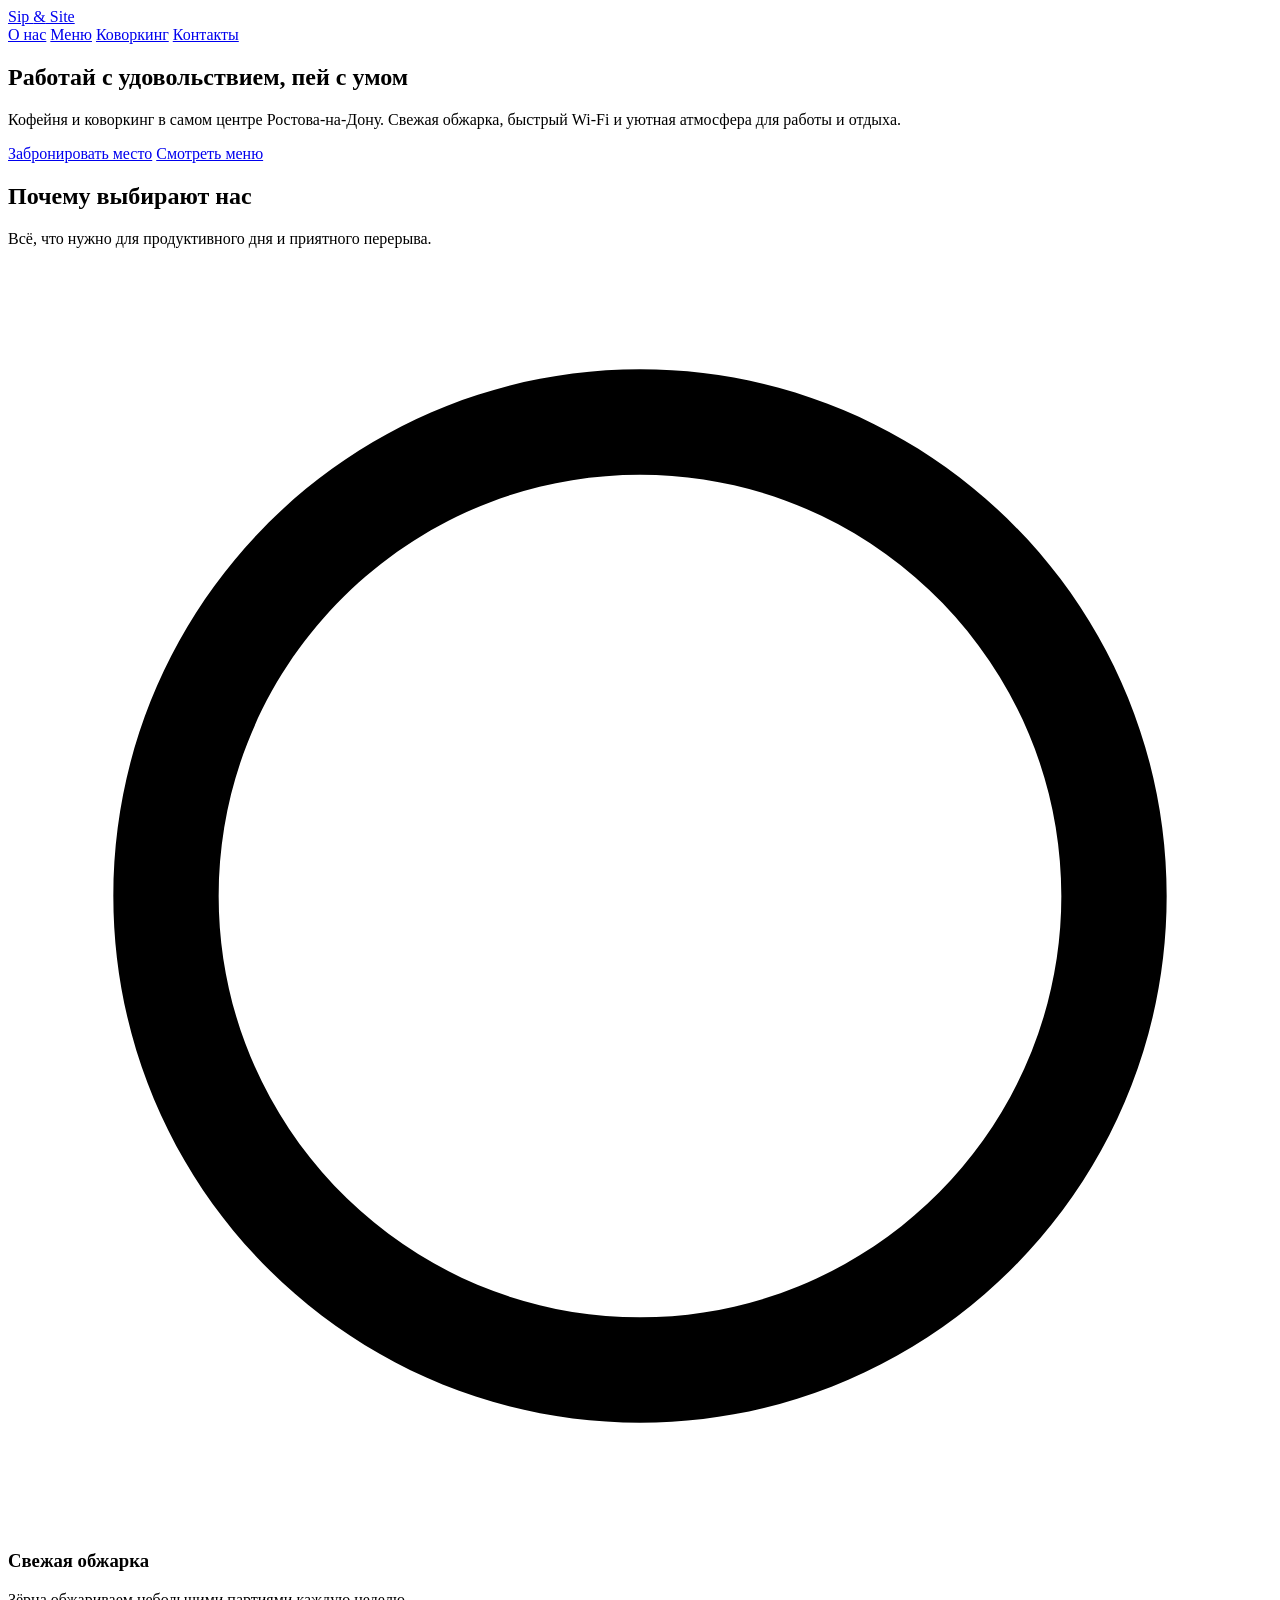
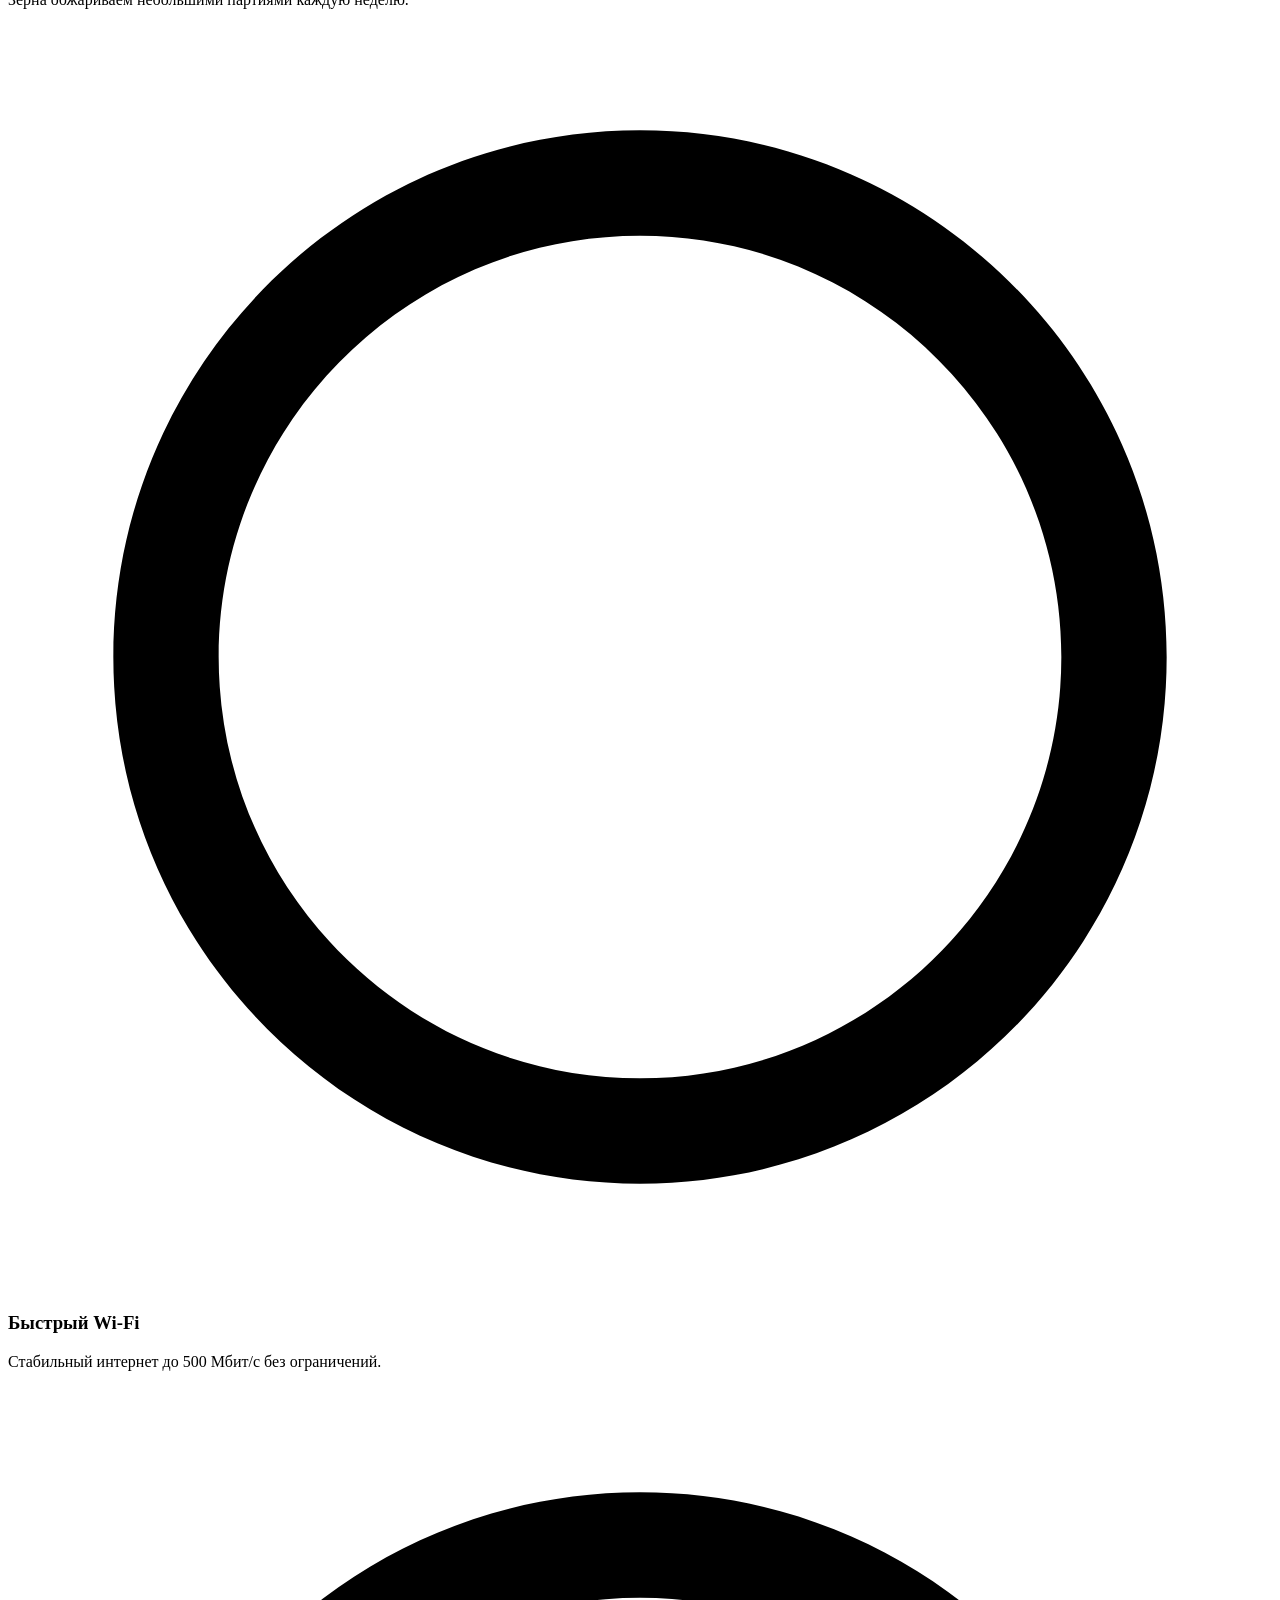
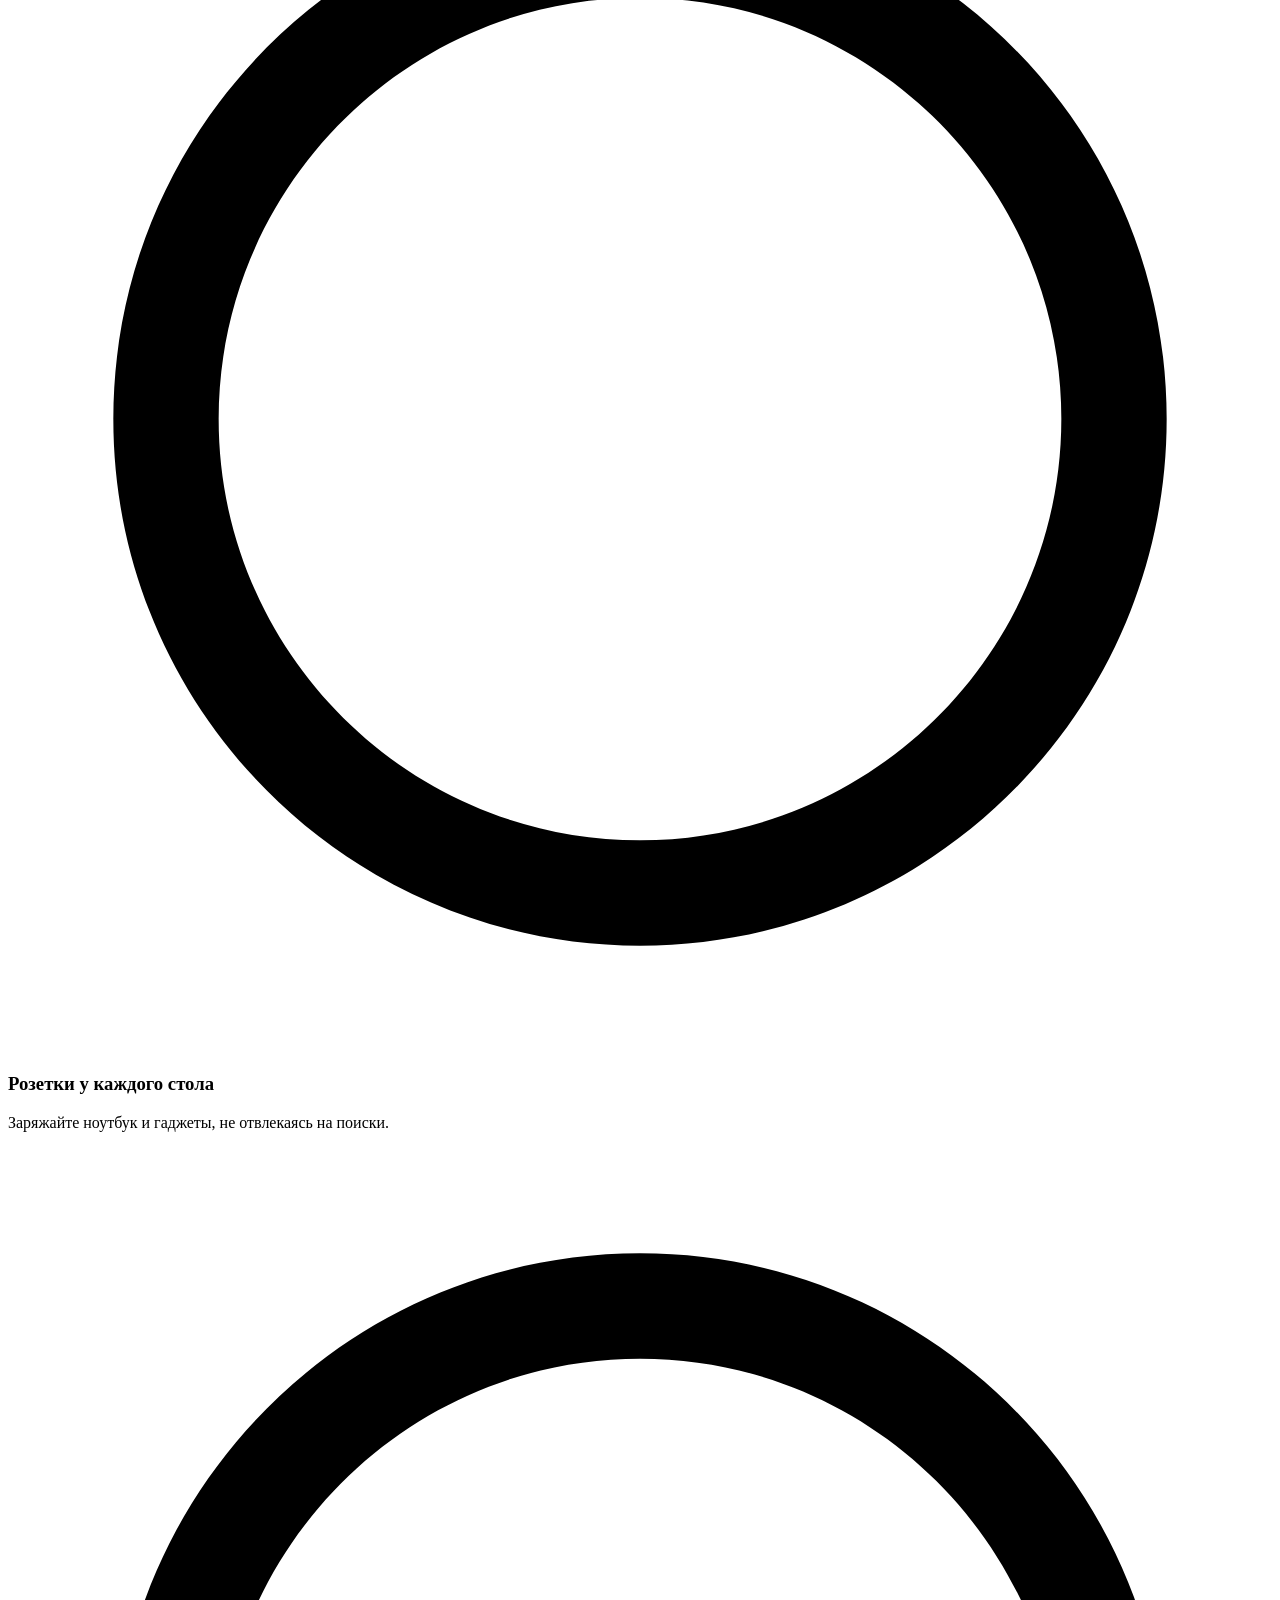
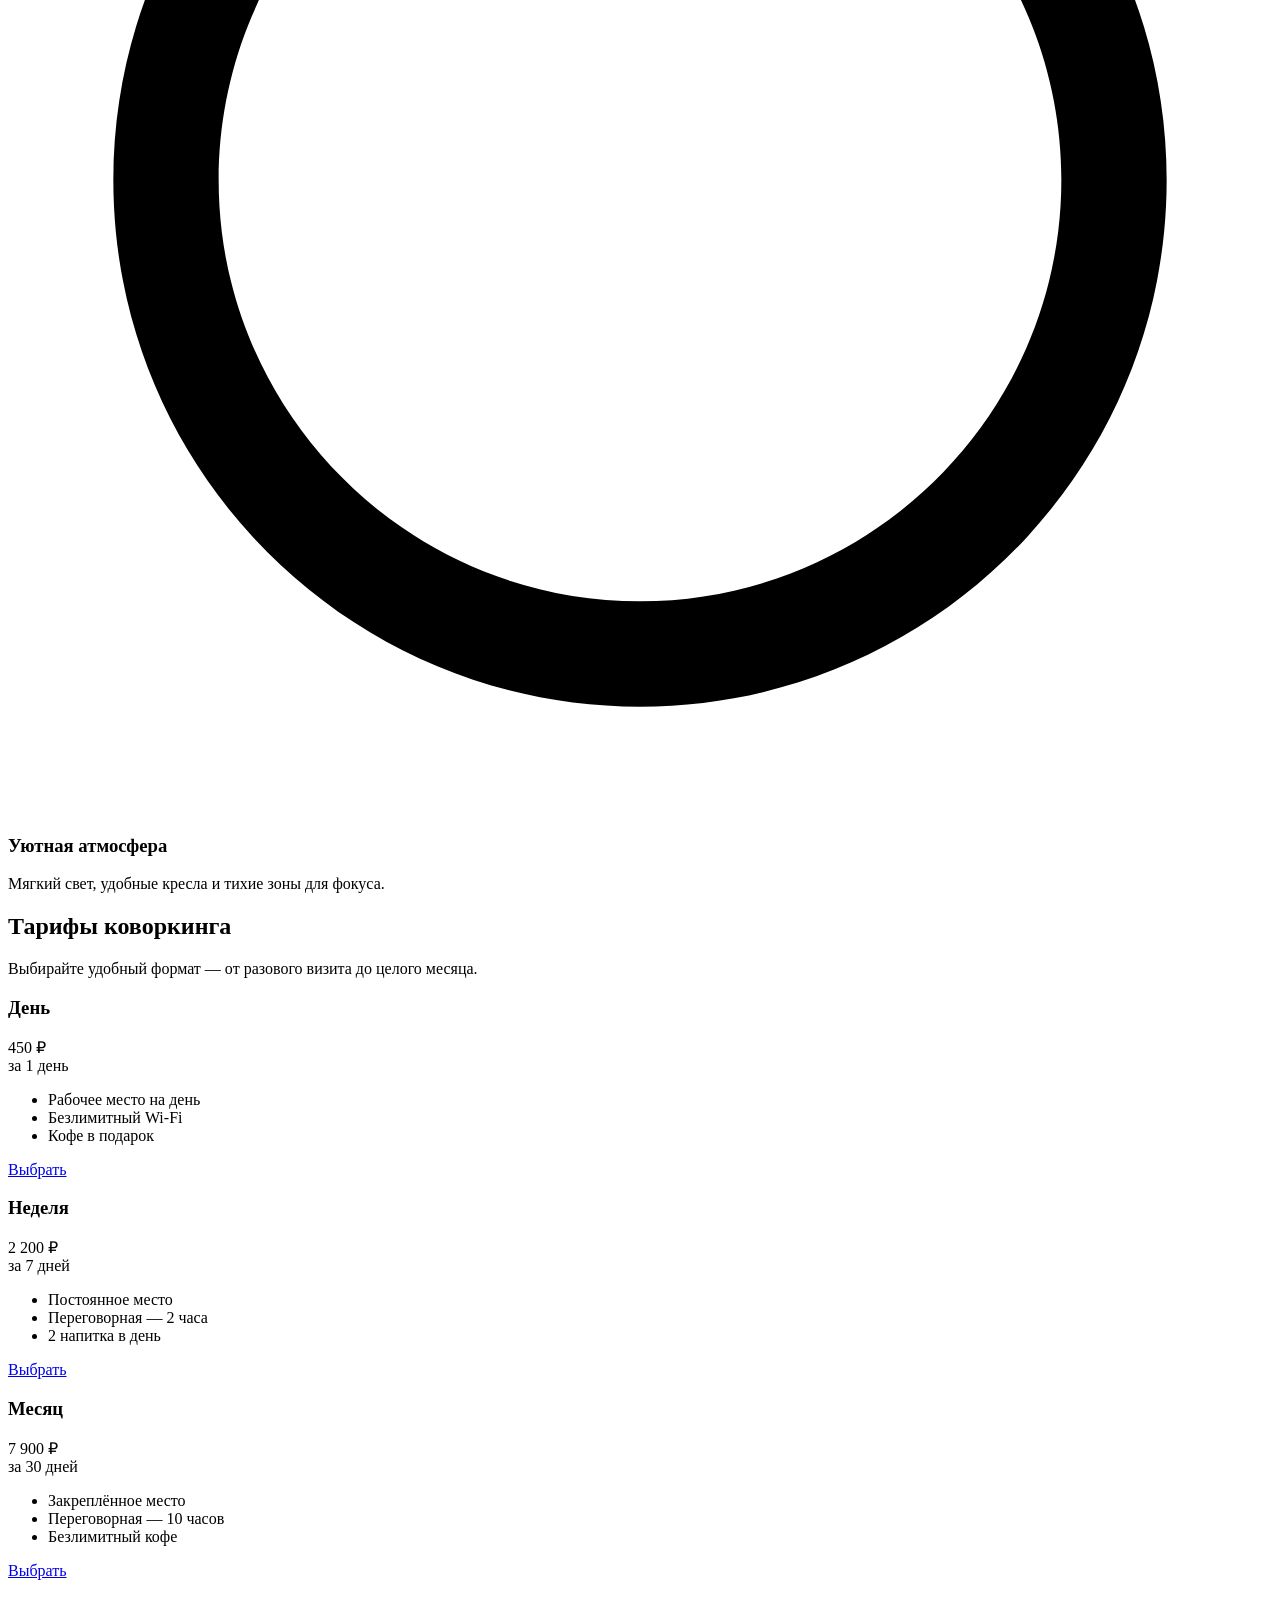
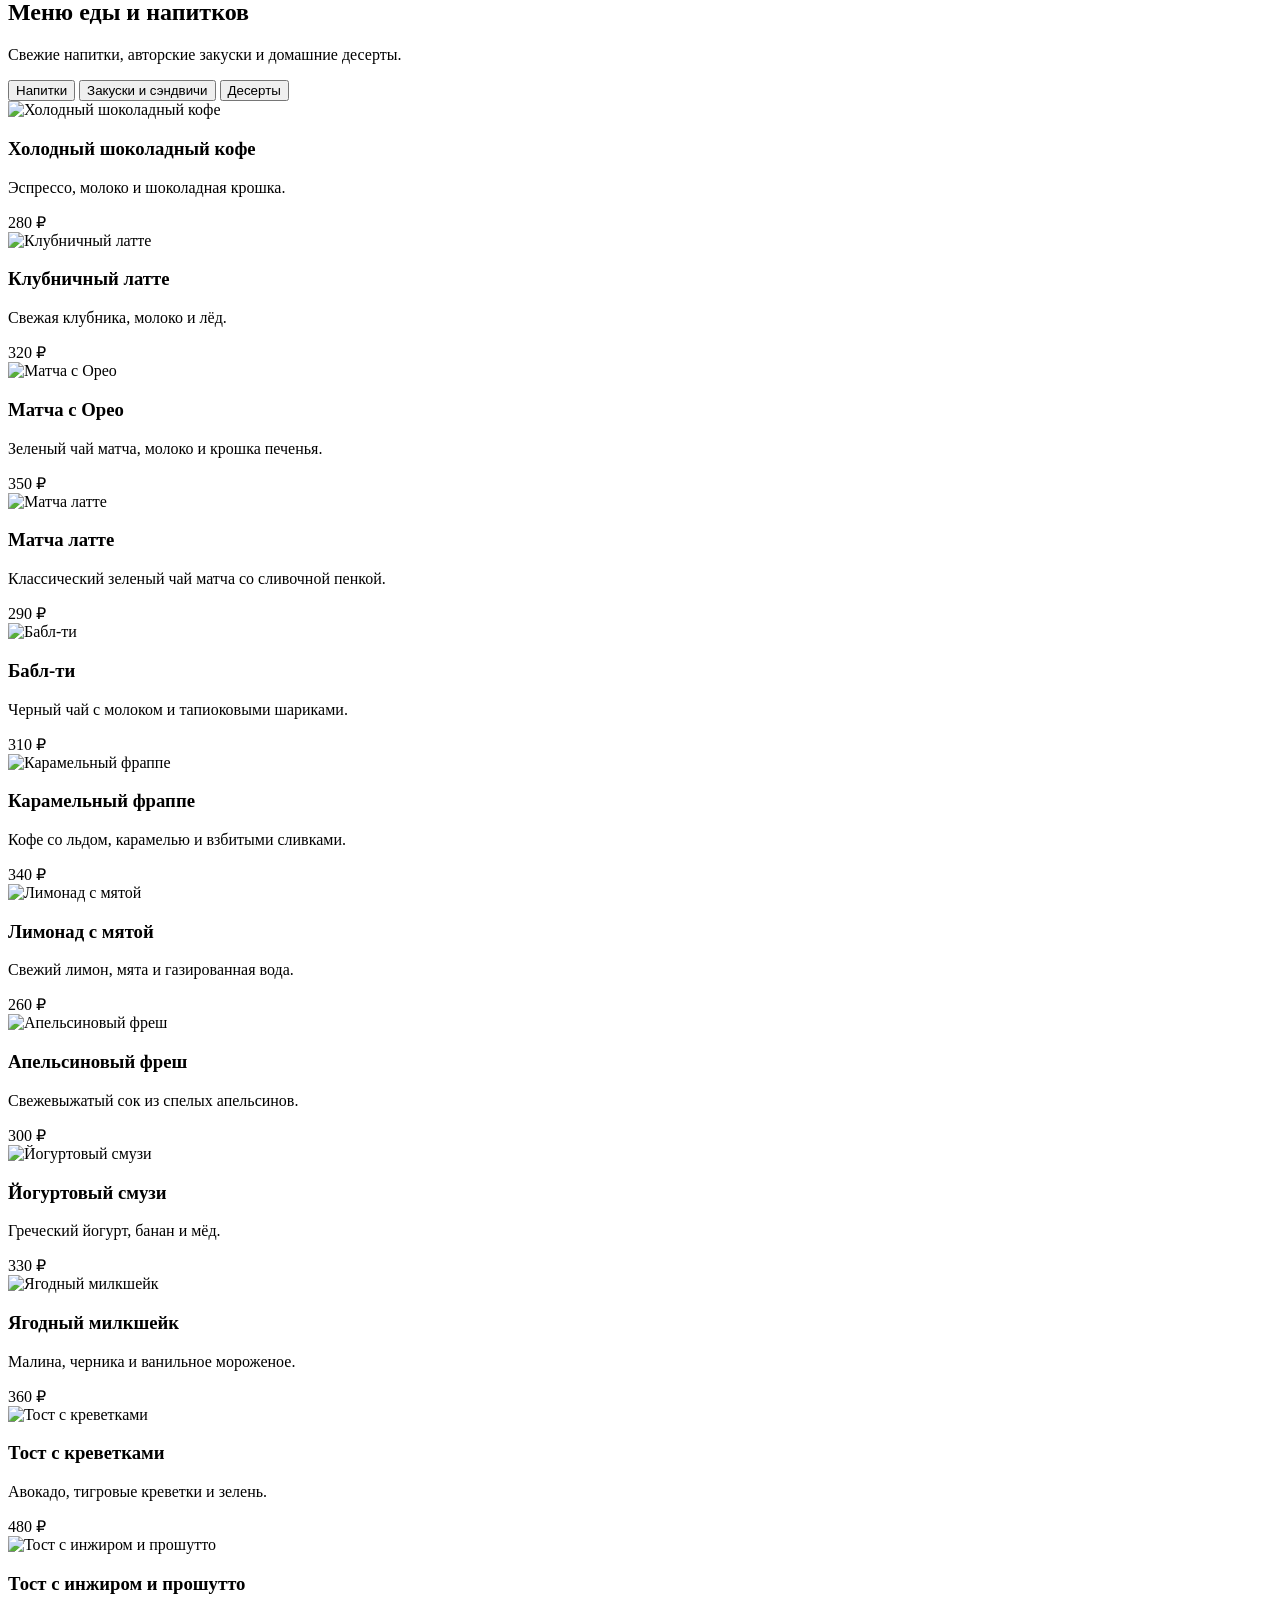
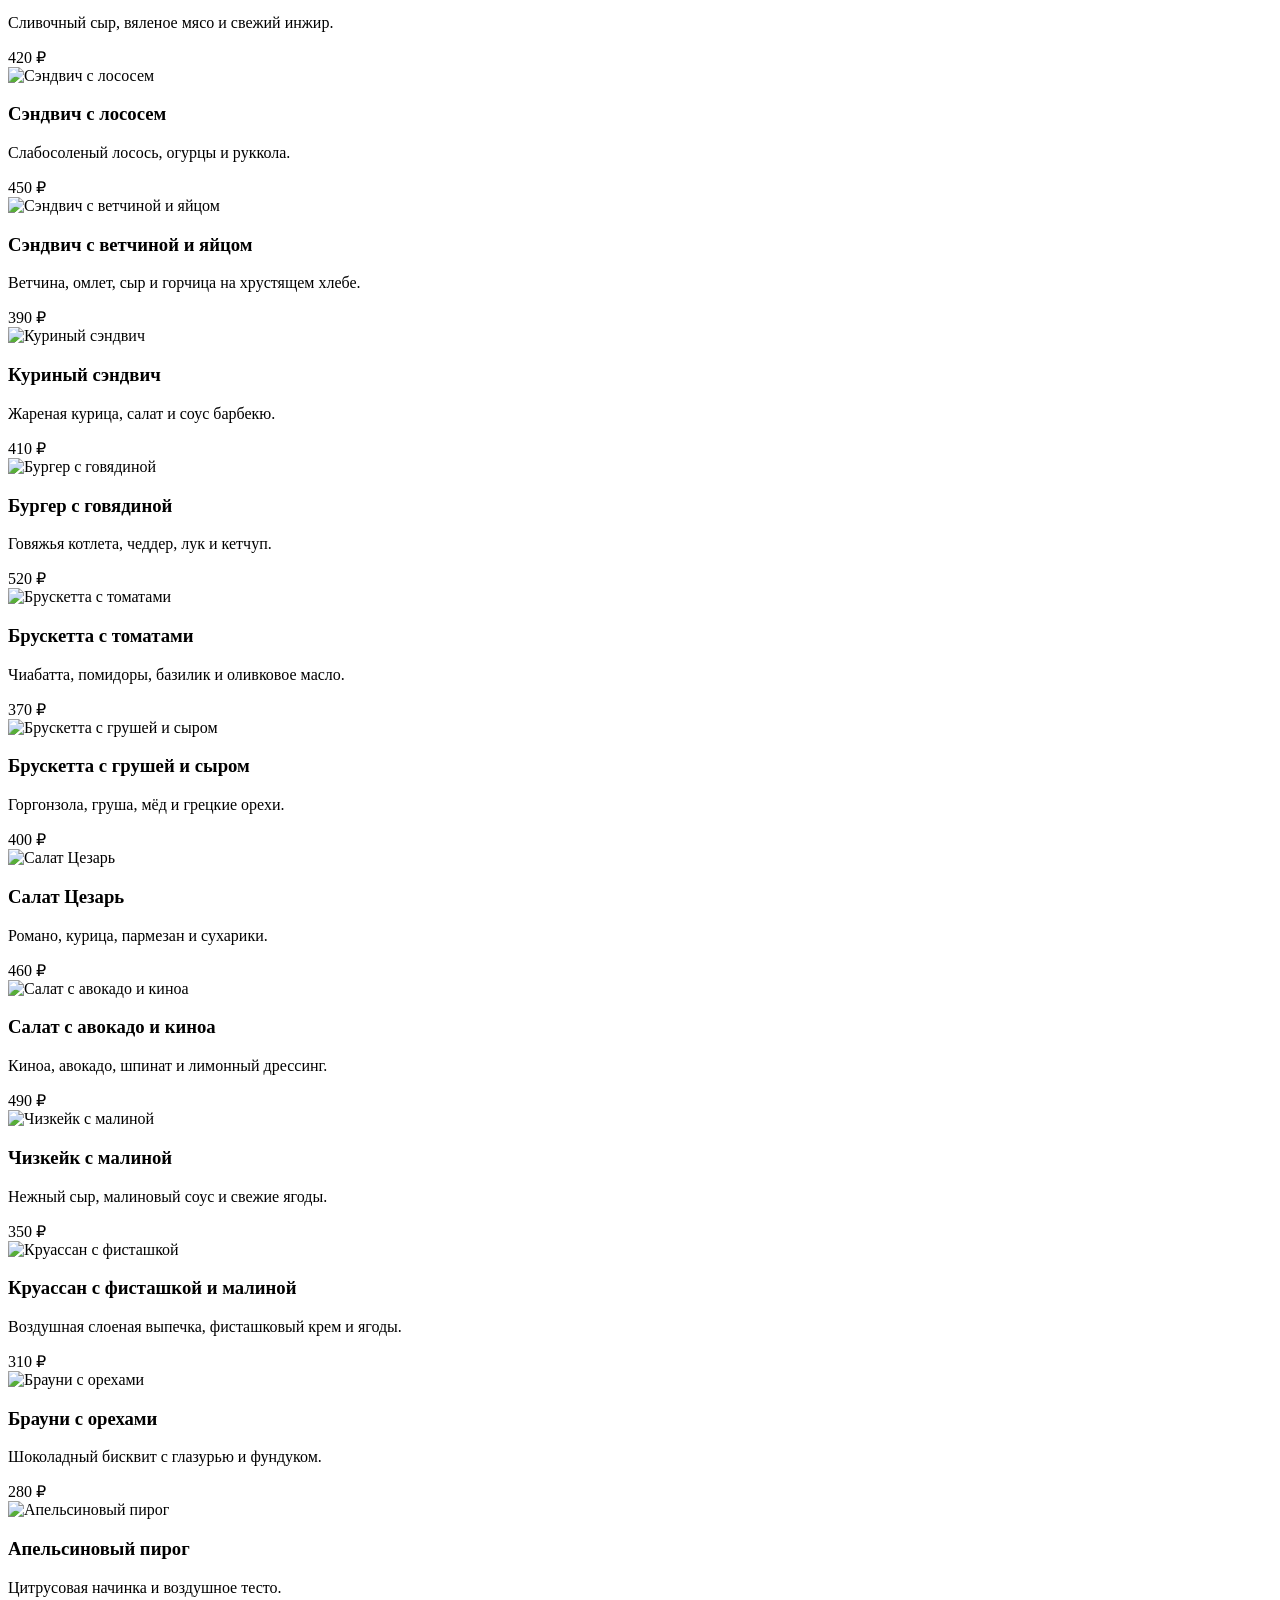
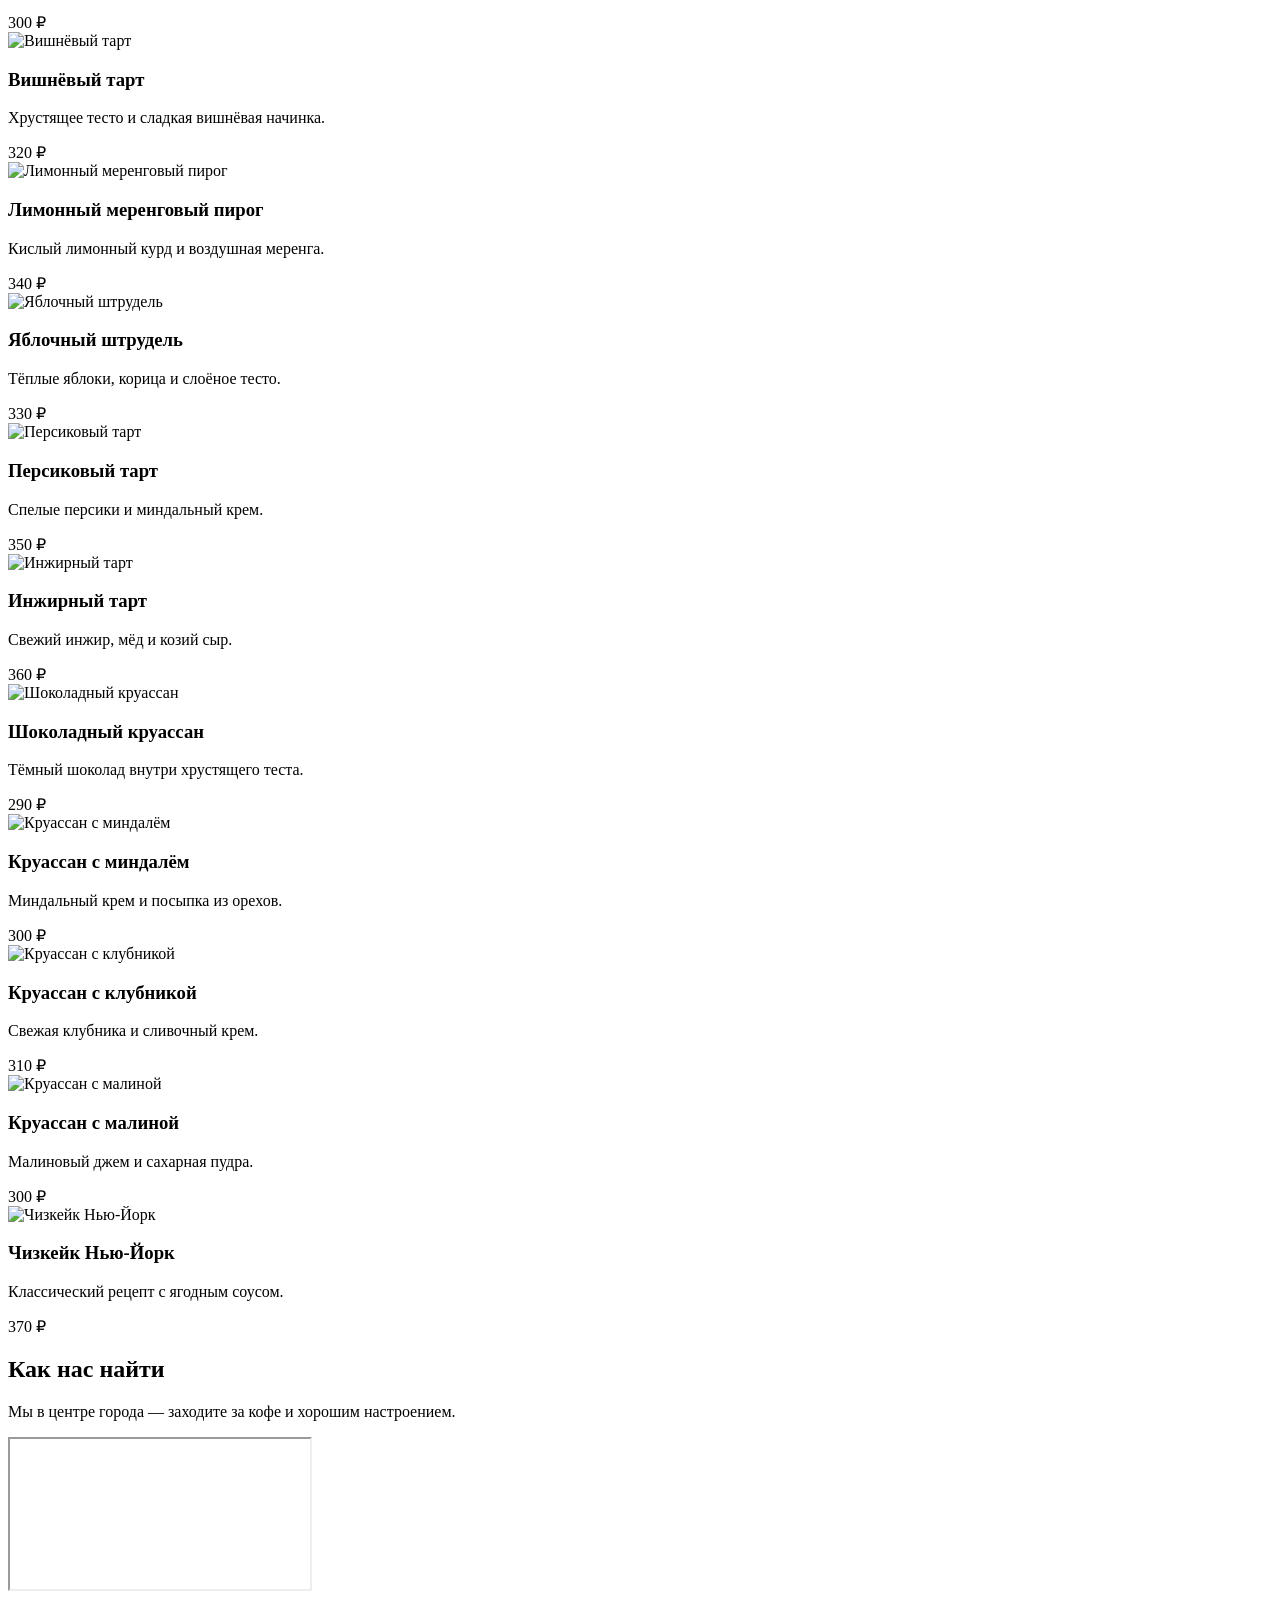
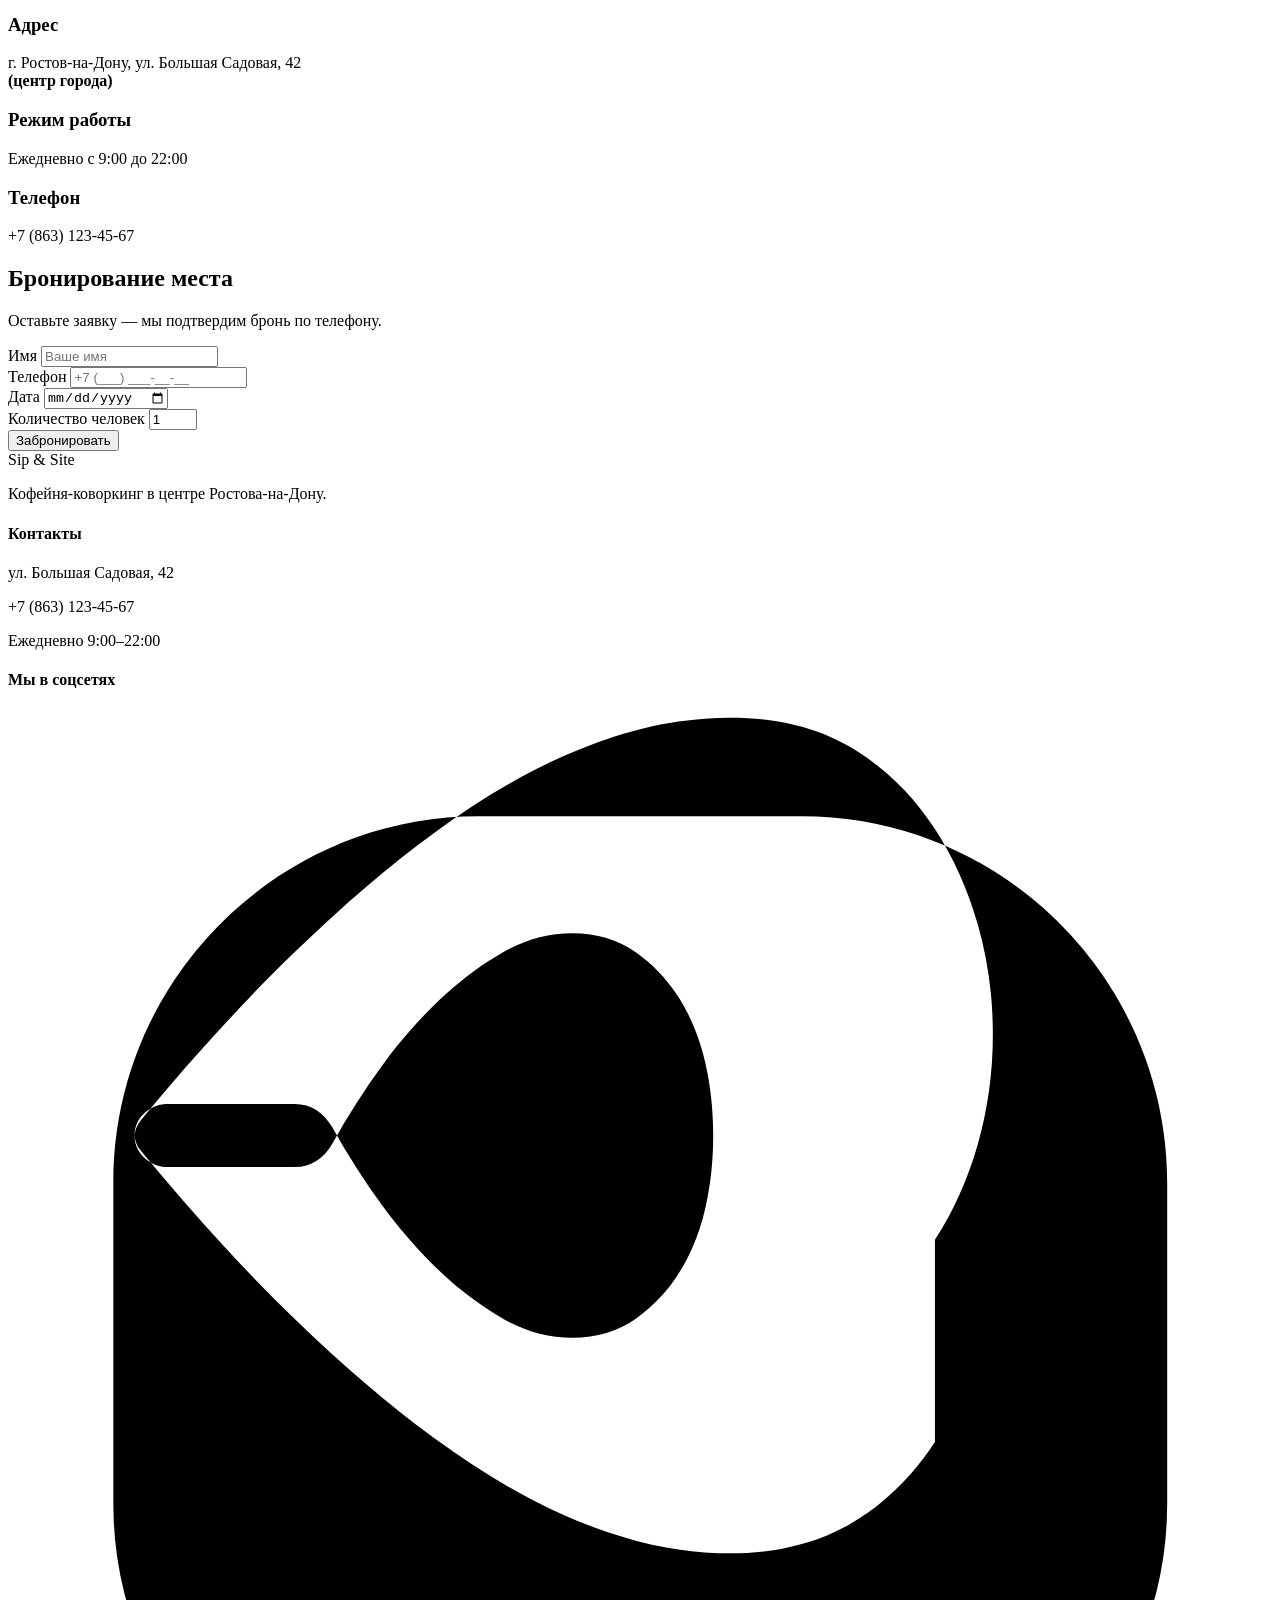
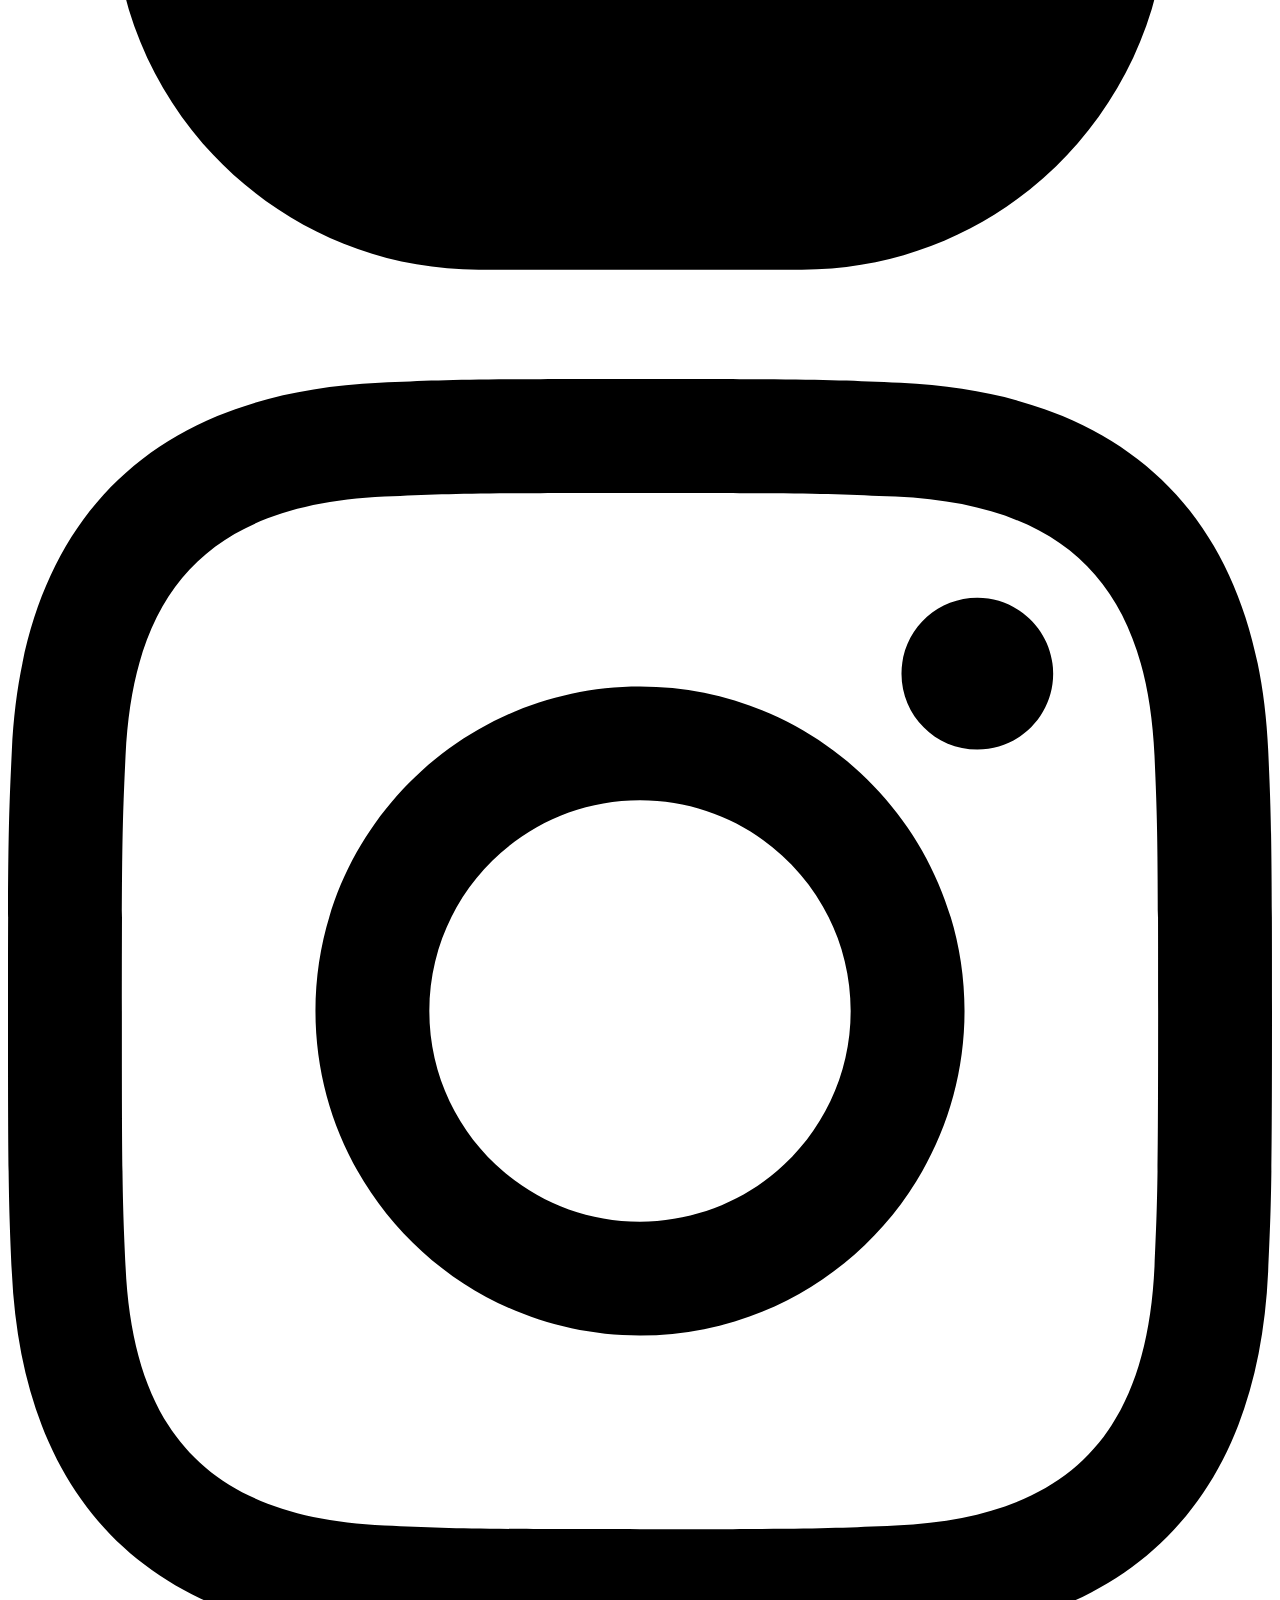
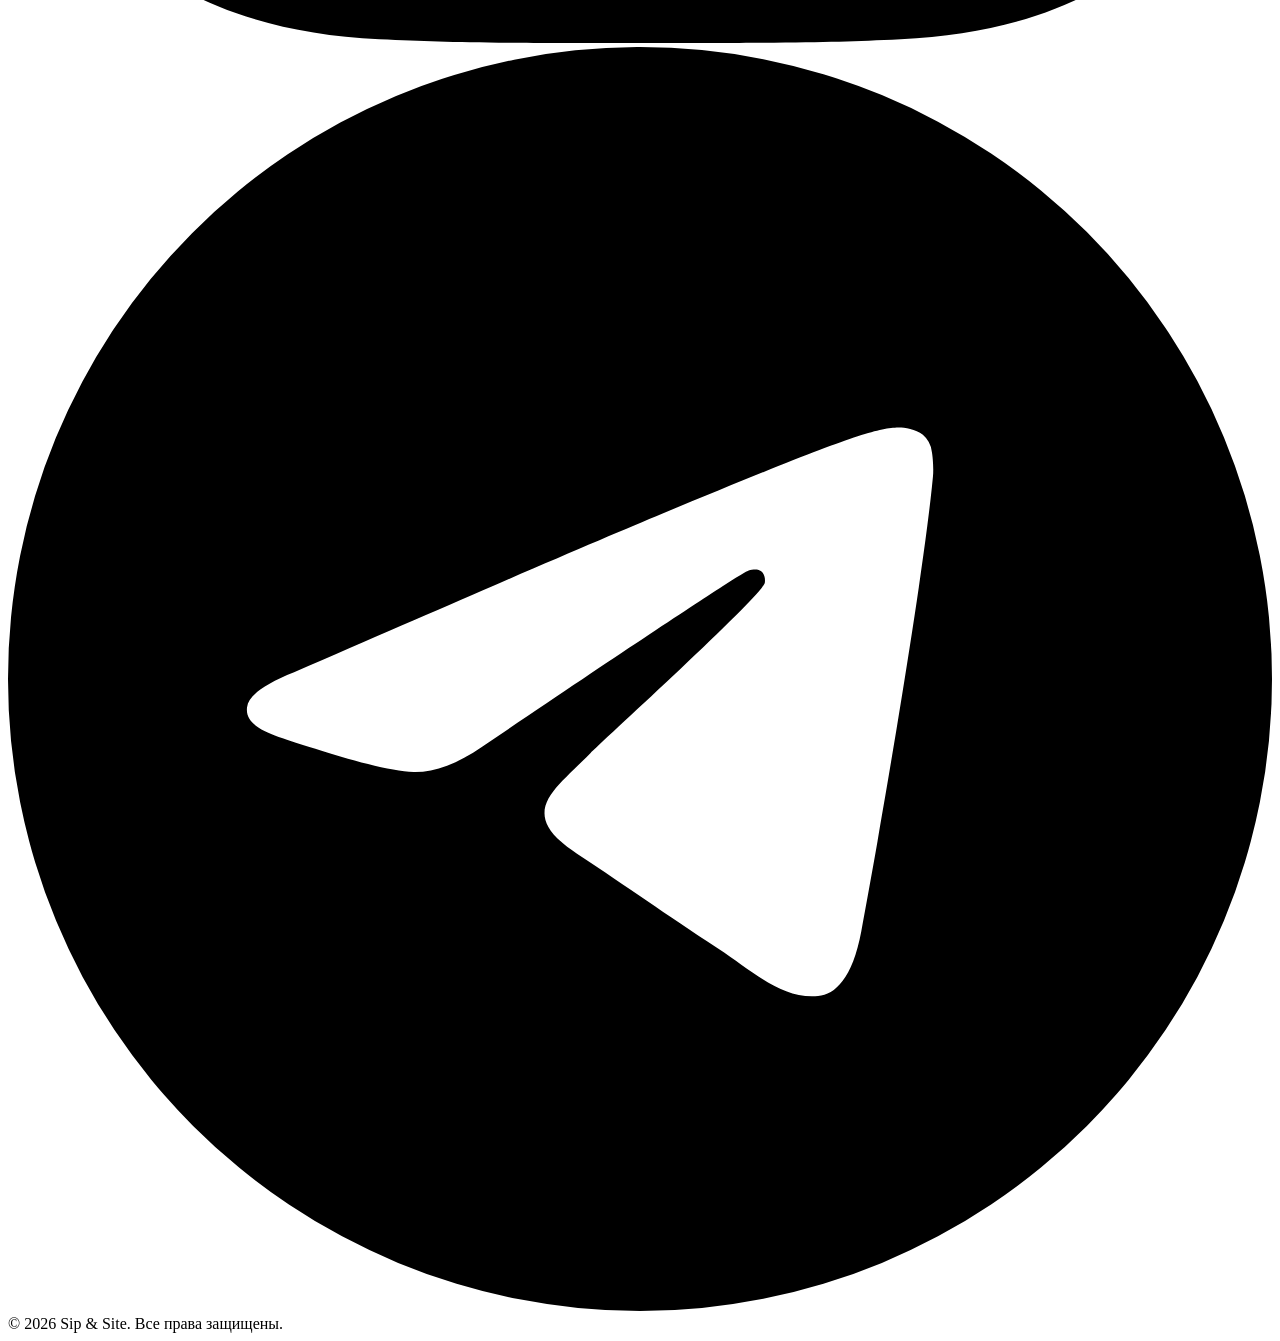
==== index.html @ 9a90ca33 "Rename sip-and-site-website/index.html to index.html" ====
<!DOCTYPE html>
<html lang="ru">
<head>
  <meta charset="UTF-8" />
  <meta name="viewport" content="width=device-width, initial-scale=1.0"/>
  <title>Sip & Site — кофейня-коворкинг в Ростове-на-Дону</title>
  <link rel="stylesheet" href="style.css" />
</head>
<body>

<!-- Header -->
<header class="header">
  <div class="header__inner container">
    <a href="#hero" class="header__logo">Sip <span>&</span> Site</a>
    <nav class="nav">
      <a href="#about" class="nav__link">О нас</a>
      <a href="#menu" class="nav__link">Меню</a>
      <a href="#coworking" class="nav__link">Коворкинг</a>
      <a href="#contacts" class="nav__link">Контакты</a>
    </nav>
  </div>
</header>

<!-- Hero -->
<section id="hero" class="hero">
  <div class="container hero__inner">
    <h1 class="hero__title">Работай с удовольствием, пей с умом</h1>
    <p class="hero__subtitle">Кофейня и коворкинг в самом центре Ростова-на-Дону. Свежая обжарка, быстрый Wi-Fi и уютная атмосфера для работы и отдыха.</p>
    <div class="hero__actions">
      <a href="#booking" class="btn btn--primary">Забронировать место</a>
      <a href="#menu" class="btn btn--ghost">Смотреть меню</a>
    </div>
  </div>
</section>

<!-- Features -->
<section id="about" class="section features">
  <div class="container">
    <h2 class="section__title">Почему выбирают нас</h2>
    <p class="section__subtitle">Всё, что нужно для продуктивного дня и приятного перерыва.</p>
    <div class="features__grid">
      <div class="card feature">
        <div class="feature__icon">
          <svg viewBox="0 0 24 24"><path d="M12 2C6.48 2 2 6.48 2 12s4.48 10 10 10 10-4.48 10-10S17.52 2 12 2zm0 18c-4.41 0-8-3.59-8-8s3.59-8 8-8 8 3.59 8 8-3.59 8-8 8z"/></svg>
        </div>
        <h3 class="feature__title">Свежая обжарка</h3>
        <p class="feature__text">Зёрна обжариваем небольшими партиями каждую неделю.</p>
      </div>
      <div class="card feature">
        <div class="feature__icon">
          <svg viewBox="0 0 24 24"><path d="M12 2C6.48 2 2 6.48 2 12s4.48 10 10 10 10-4.48 10-10S17.52 2 12 2zm0 18c-4.41 0-8-3.59-8-8s3.59-8 8-8 8 3.59 8 8-3.59 8-8 8z"/></svg>
        </div>
        <h3 class="feature__title">Быстрый Wi-Fi</h3>
        <p class="feature__text">Стабильный интернет до 500 Мбит/с без ограничений.</p>
      </div>
      <div class="card feature">
        <div class="feature__icon">
          <svg viewBox="0 0 24 24"><path d="M12 2C6.48 2 2 6.48 2 12s4.48 10 10 10 10-4.48 10-10S17.52 2 12 2zm0 18c-4.41 0-8-3.59-8-8s3.59-8 8-8 8 3.59 8 8-3.59 8-8 8z"/></svg>
        </div>
        <h3 class="feature__title">Розетки у каждого стола</h3>
        <p class="feature__text">Заряжайте ноутбук и гаджеты, не отвлекаясь на поиски.</p>
      </div>
      <div class="card feature">
        <div class="feature__icon">
          <svg viewBox="0 0 24 24"><path d="M12 2C6.48 2 2 6.48 2 12s4.48 10 10 10 10-4.48 10-10S17.52 2 12 2zm0 18c-4.41 0-8-3.59-8-8s3.59-8 8-8 8 3.59 8 8-3.59 8-8 8z"/></svg>
        </div>
        <h3 class="feature__title">Уютная атмосфера</h3>
        <p class="feature__text">Мягкий свет, удобные кресла и тихие зоны для фокуса.</p>
      </div>
    </div>
  </div>
</section>

<!-- Coworking Plans -->
<section id="coworking" class="section coworking">
  <div class="container">
    <h2 class="section__title">Тарифы коворкинга</h2>
    <p class="section__subtitle">Выбирайте удобный формат — от разового визита до целого месяца.</p>
    <div class="plans__grid">
      <div class="plan">
        <h3 class="plan__name">День</h3>
        <div class="plan__price">450 ₽</div>
        <div class="plan__period">за 1 день</div>
        <ul class="plan__list">
          <li>Рабочее место на день</li>
          <li>Безлимитный Wi-Fi</li>
          <li>Кофе в подарок</li>
        </ul>
        <a href="#booking" class="btn btn--full btn--ghost-dark">Выбрать</a>
      </div>
      <div class="plan plan--featured">
        <h3 class="plan__name">Неделя</h3>
        <div class="plan__price">2 200 ₽</div>
        <div class="plan__period">за 7 дней</div>
        <ul class="plan__list">
          <li>Постоянное место</li>
          <li>Переговорная — 2 часа</li>
          <li>2 напитка в день</li>
        </ul>
        <a href="#booking" class="btn btn--full btn--primary">Выбрать</a>
      </div>
      <div class="plan">
        <h3 class="plan__name">Месяц</h3>
        <div class="plan__price">7 900 ₽</div>
        <div class="plan__period">за 30 дней</div>
        <ul class="plan__list">
          <li>Закреплённое место</li>
          <li>Переговорная — 10 часов</li>
          <li>Безлимитный кофе</li>
        </ul>
        <a href="#booking" class="btn btn--full btn--ghost-dark">Выбрать</a>
      </div>
    </div>
  </div>
</section>

<!-- Menu Tabs -->
<section id="menu" class="section menu">
  <div class="container">
    <h2 class="section__title">Меню еды и напитков</h2>
    <p class="section__subtitle">Свежие напитки, авторские закуски и домашние десерты.</p>

    <!-- Tabs Buttons -->
    <div class="tabs">
      <button class="tabs__btn is-active" data-tab="drinks">Напитки</button>
      <button class="tabs__btn" data-tab="snacks">Закуски и сэндвичи</button>
      <button class="tabs__btn" data-tab="desserts">Десерты</button>
    </div>

    <!-- Tab Content: Drinks -->
    <div class="tab-content is-active" id="drinks">
      <div class="product">
        <div class="product__image"><img src="images/drink5.png" alt="Холодный шоколадный кофе"></div>
        <div class="product__info">
          <h3 class="product__name">Холодный шоколадный кофе</h3>
          <p class="product__desc">Эспрессо, молоко и шоколадная крошка.</p>
        </div>
        <div class="product__price">280 ₽</div>
      </div>
      <div class="product">
        <div class="product__image"><img src="images/drink6.png" alt="Клубничный латте"></div>
        <div class="product__info">
          <h3 class="product__name">Клубничный латте</h3>
          <p class="product__desc">Свежая клубника, молоко и лёд.</p>
        </div>
        <div class="product__price">320 ₽</div>
      </div>
      <div class="product">
        <div class="product__image"><img src="images/drink7.png" alt="Матча с Орео"></div>
        <div class="product__info">
          <h3 class="product__name">Матча с Орео</h3>
          <p class="product__desc">Зеленый чай матча, молоко и крошка печенья.</p>
        </div>
        <div class="product__price">350 ₽</div>
      </div>
      <div class="product">
        <div class="product__image"><img src="images/drink10.png" alt="Матча латте"></div>
        <div class="product__info">
          <h3 class="product__name">Матча латте</h3>
          <p class="product__desc">Классический зеленый чай матча со сливочной пенкой.</p>
        </div>
        <div class="product__price">290 ₽</div>
      </div>
      <div class="product">
        <div class="product__image"><img src="images/drink11.png" alt="Бабл-ти"></div>
        <div class="product__info">
          <h3 class="product__name">Бабл-ти</h3>
          <p class="product__desc">Черный чай с молоком и тапиоковыми шариками.</p>
        </div>
        <div class="product__price">310 ₽</div>
      </div>
      <div class="product">
        <div class="product__image"><img src="images/drink12.webp" alt="Карамельный фраппе"></div>
        <div class="product__info">
          <h3 class="product__name">Карамельный фраппе</h3>
          <p class="product__desc">Кофе со льдом, карамелью и взбитыми сливками.</p>
        </div>
        <div class="product__price">340 ₽</div>
      </div>
      <div class="product">
        <div class="product__image"><img src="images/drink28.png" alt="Лимонад с мятой"></div>
        <div class="product__info">
          <h3 class="product__name">Лимонад с мятой</h3>
          <p class="product__desc">Свежий лимон, мята и газированная вода.</p>
        </div>
        <div class="product__price">260 ₽</div>
      </div>
      <div class="product">
        <div class="product__image"><img src="images/drink29.png" alt="Апельсиновый фреш"></div>
        <div class="product__info">
          <h3 class="product__name">Апельсиновый фреш</h3>
          <p class="product__desc">Свежевыжатый сок из спелых апельсинов.</p>
        </div>
        <div class="product__price">300 ₽</div>
      </div>
      <div class="product">
        <div class="product__image"><img src="images/drink30.jpg" alt="Йогуртовый смузи"></div>
        <div class="product__info">
          <h3 class="product__name">Йогуртовый смузи</h3>
          <p class="product__desc">Греческий йогурт, банан и мёд.</p>
        </div>
        <div class="product__price">330 ₽</div>
      </div>
      <div class="product">
        <div class="product__image"><img src="images/drink31.jpg" alt="Ягодный милкшейк"></div>
        <div class="product__info">
          <h3 class="product__name">Ягодный милкшейк</h3>
          <p class="product__desc">Малина, черника и ванильное мороженое.</p>
        </div>
        <div class="product__price">360 ₽</div>
      </div>
    </div>

    <!-- Tab Content: Snacks -->
    <div class="tab-content" id="snacks">
      <div class="product">
        <div class="product__image"><img src="images/snack0.png" alt="Тост с креветками"></div>
        <div class="product__info">
          <h3 class="product__name">Тост с креветками</h3>
          <p class="product__desc">Авокадо, тигровые креветки и зелень.</p>
        </div>
        <div class="product__price">480 ₽</div>
      </div>
      <div class="product">
        <div class="product__image"><img src="images/snack2.png" alt="Тост с инжиром и прошутто"></div>
        <div class="product__info">
          <h3 class="product__name">Тост с инжиром и прошутто</h3>
          <p class="product__desc">Сливочный сыр, вяленое мясо и свежий инжир.</p>
        </div>
        <div class="product__price">420 ₽</div>
      </div>
      <div class="product">
        <div class="product__image"><img src="images/snack8.png" alt="Сэндвич с лососем"></div>
        <div class="product__info">
          <h3 class="product__name">Сэндвич с лососем</h3>
          <p class="product__desc">Слабосоленый лосось, огурцы и руккола.</p>
        </div>
        <div class="product__price">450 ₽</div>
      </div>
      <div class="product">
        <div class="product__image"><img src="images/snack9.png" alt="Сэндвич с ветчиной и яйцом"></div>
        <div class="product__info">
          <h3 class="product__name">Сэндвич с ветчиной и яйцом</h3>
          <p class="product__desc">Ветчина, омлет, сыр и горчица на хрустящем хлебе.</p>
        </div>
        <div class="product__price">390 ₽</div>
      </div>
      <div class="product">
        <div class="product__image"><img src="images/snack24.png" alt="Куриный сэндвич"></div>
        <div class="product__info">
          <h3 class="product__name">Куриный сэндвич</h3>
          <p class="product__desc">Жареная курица, салат и соус барбекю.</p>
        </div>
        <div class="product__price">410 ₽</div>
      </div>
      <div class="product">
        <div class="product__image"><img src="images/snack25.png" alt="Бургер с говядиной"></div>
        <div class="product__info">
          <h3 class="product__name">Бургер с говядиной</h3>
          <p class="product__desc">Говяжья котлета, чеддер, лук и кетчуп.</p>
        </div>
        <div class="product__price">520 ₽</div>
      </div>
      <div class="product">
        <div class="product__image"><img src="images/snack27.png" alt="Брускетта с томатами"></div>
        <div class="product__info">
          <h3 class="product__name">Брускетта с томатами</h3>
          <p class="product__desc">Чиабатта, помидоры, базилик и оливковое масло.</p>
        </div>
        <div class="product__price">370 ₽</div>
      </div>
      <div class="product">
        <div class="product__image"><img src="images/snack32.jpg" alt="Брускетта с грушей и сыром"></div>
        <div class="product__info">
          <h3 class="product__name">Брускетта с грушей и сыром</h3>
          <p class="product__desc">Горгонзола, груша, мёд и грецкие орехи.</p>
        </div>
        <div class="product__price">400 ₽</div>
      </div>
      <div class="product">
        <div class="product__image"><img src="images/salat33.jpg" alt="Салат Цезарь"></div>
        <div class="product__info">
          <h3 class="product__name">Салат Цезарь</h3>
          <p class="product__desc">Романо, курица, пармезан и сухарики.</p>
        </div>
        <div class="product__price">460 ₽</div>
      </div>
      <div class="product">
        <div class="product__image"><img src="images/salat34.jpg" alt="Салат с авокадо и киноа"></div>
        <div class="product__info">
          <h3 class="product__name">Салат с авокадо и киноа</h3>
          <p class="product__desc">Киноа, авокадо, шпинат и лимонный дрессинг.</p>
        </div>
        <div class="product__price">490 ₽</div>
      </div>
    </div>

    <!-- Tab Content: Desserts -->
    <div class="tab-content" id="desserts">
      <div class="product">
        <div class="product__image"><img src="images/dessert1.png" alt="Чизкейк с малиной"></div>
        <div class="product__info">
          <h3 class="product__name">Чизкейк с малиной</h3>
          <p class="product__desc">Нежный сыр, малиновый соус и свежие ягоды.</p>
        </div>
        <div class="product__price">350 ₽</div>
      </div>
      <div class="product">
        <div class="product__image"><img src="images/dessert3.png" alt="Круассан с фисташкой"></div>
        <div class="product__info">
          <h3 class="product__name">Круассан с фисташкой и малиной</h3>
          <p class="product__desc">Воздушная слоеная выпечка, фисташковый крем и ягоды.</p>
        </div>
        <div class="product__price">310 ₽</div>
      </div>
      <div class="product">
        <div class="product__image"><img src="images/dessert4.png" alt="Брауни с орехами"></div>
        <div class="product__info">
          <h3 class="product__name">Брауни с орехами</h3>
          <p class="product__desc">Шоколадный бисквит с глазурью и фундуком.</p>
        </div>
        <div class="product__price">280 ₽</div>
      </div>
      <div class="product">
        <div class="product__image"><img src="images/dessert13.png" alt="Апельсиновый пирог"></div>
        <div class="product__info">
          <h3 class="product__name">Апельсиновый пирог</h3>
          <p class="product__desc">Цитрусовая начинка и воздушное тесто.</p>
        </div>
        <div class="product__price">300 ₽</div>
      </div>
      <div class="product">
        <div class="product__image"><img src="images/dessert14.png" alt="Вишнёвый тарт"></div>
        <div class="product__info">
          <h3 class="product__name">Вишнёвый тарт</h3>
          <p class="product__desc">Хрустящее тесто и сладкая вишнёвая начинка.</p>
        </div>
        <div class="product__price">320 ₽</div>
      </div>
      <div class="product">
        <div class="product__image"><img src="images/dessert15.png" alt="Лимонный меренговый пирог"></div>
        <div class="product__info">
          <h3 class="product__name">Лимонный меренговый пирог</h3>
          <p class="product__desc">Кислый лимонный курд и воздушная меренга.</p>
        </div>
        <div class="product__price">340 ₽</div>
      </div>
      <div class="product">
        <div class="product__image"><img src="images/dessert16.png" alt="Яблочный штрудель"></div>
        <div class="product__info">
          <h3 class="product__name">Яблочный штрудель</h3>
          <p class="product__desc">Тёплые яблоки, корица и слоёное тесто.</p>
        </div>
        <div class="product__price">330 ₽</div>
      </div>
      <div class="product">
        <div class="product__image"><img src="images/dessert17.png" alt="Персиковый тарт"></div>
        <div class="product__info">
          <h3 class="product__name">Персиковый тарт</h3>
          <p class="product__desc">Спелые персики и миндальный крем.</p>
        </div>
        <div class="product__price">350 ₽</div>
      </div>
      <div class="product">
        <div class="product__image"><img src="images/dessert18.png" alt="Инжирный тарт"></div>
        <div class="product__info">
          <h3 class="product__name">Инжирный тарт</h3>
          <p class="product__desc">Свежий инжир, мёд и козий сыр.</p>
        </div>
        <div class="product__price">360 ₽</div>
      </div>
      <div class="product">
        <div class="product__image"><img src="images/dessert19.png" alt="Шоколадный круассан"></div>
        <div class="product__info">
          <h3 class="product__name">Шоколадный круассан</h3>
          <p class="product__desc">Тёмный шоколад внутри хрустящего теста.</p>
        </div>
        <div class="product__price">290 ₽</div>
      </div>
      <div class="product">
        <div class="product__image"><img src="images/dessert20.png" alt="Круассан с миндалём"></div>
        <div class="product__info">
          <h3 class="product__name">Круассан с миндалём</h3>
          <p class="product__desc">Миндальный крем и посыпка из орехов.</p>
        </div>
        <div class="product__price">300 ₽</div>
      </div>
      <div class="product">
        <div class="product__image"><img src="images/dessert21.png" alt="Круассан с клубникой"></div>
        <div class="product__info">
          <h3 class="product__name">Круассан с клубникой</h3>
          <p class="product__desc">Свежая клубника и сливочный крем.</p>
        </div>
        <div class="product__price">310 ₽</div>
      </div>
      <div class="product">
        <div class="product__image"><img src="images/dessert22.png" alt="Круассан с малиной"></div>
        <div class="product__info">
          <h3 class="product__name">Круассан с малиной</h3>
          <p class="product__desc">Малиновый джем и сахарная пудра.</p>
        </div>
        <div class="product__price">300 ₽</div>
      </div>
      <div class="product">
        <div class="product__image"><img src="images/dessert23.png" alt="Чизкейк Нью-Йорк"></div>
        <div class="product__info">
          <h3 class="product__name">Чизкейк Нью-Йорк</h3>
          <p class="product__desc">Классический рецепт с ягодным соусом.</p>
        </div>
        <div class="product__price">370 ₽</div>
      </div>
    </div>
  </div>
</section>

<!-- Map & Info -->
<section id="contacts" class="section map">
  <div class="container">
    <h2 class="section__title">Как нас найти</h2>
    <p class="section__subtitle">Мы в центре города — заходите за кофе и хорошим настроением.</p>
    <div class="map__grid">
      <!-- Яндекс Карта -->
      <iframe class="map__frame" src="https://yandex.ru/map-widget/v1/?ll=39.700000%2C47.230000&z=16&pt=39.700000,47.230000,pm2rdm" allowfullscreen="" loading="lazy"></iframe>
      
      <div class="map__info">
        <h3>Адрес</h3>
        <p>г. Ростов-на-Дону, ул. Большая Садовая, 42<br><strong>(центр города)</strong></p>
        <h3>Режим работы</h3>
        <p>Ежедневно с 9:00 до 22:00</p>
        <h3>Телефон</h3>
        <p>+7 (863) 123-45-67</p>
      </div>
    </div>
  </div>
</section>

<!-- Booking Form -->
<section id="booking" class="section booking">
  <div class="container">
    <h2 class="section__title">Бронирование места</h2>
    <p class="section__subtitle">Оставьте заявку — мы подтвердим бронь по телефону.</p>
    <form class="form">
      <div class="form__group">
        <label for="name" class="form__label">Имя</label>
        <input type="text" id="name" class="form__input" placeholder="Ваше имя" required />
      </div>
      <div class="form__group">
        <label for="phone" class="form__label">Телефон</label>
        <input type="tel" id="phone" class="form__input" placeholder="+7 (___) ___-__-__" required />
      </div>
      <div class="form__group">
        <label for="date" class="form__label">Дата</label>
        <input type="date" id="date" class="form__input" required />
      </div>
      <div class="form__group">
        <label for="guests" class="form__label">Количество человек</label>
        <input type="number" id="guests" class="form__input" min="1" max="10" value="1" required />
      </div>
      <div class="form__group form__group--full">
        <button type="submit" class="btn btn--primary btn--full">Забронировать</button>
      </div>
    </form>
  </div>
</section>

<!-- Footer -->
<footer class="footer">
  <div class="container">
    <div class="footer__grid">
      <div>
        <div class="footer__logo">Sip <span>&</span> Site</div>
        <p>Кофейня-коворкинг в центре Ростова-на-Дону.</p>
      </div>
      <div>
        <h4>Контакты</h4>
        <p>ул. Большая Садовая, 42</p>
        <p>+7 (863) 123-45-67</p>
        <p>Ежедневно 9:00–22:00</p>
      </div>
      <div>
        <h4>Мы в соцсетях</h4>
        <div class="socials">
          <!-- VK Icon -->
          <a href="#" aria-label="VKontakte">
            <svg viewBox="0 0 24 24"><path d="M15.073 2H8.937C5.114 2 2 5.118 2 8.948v6.104c0 3.83 3.114 6.948 6.937 6.948h6.136c3.823 0 6.937-3.118 6.937-6.948V8.948C22 5.118 18.896 2 15.073 2zM17.6 13.88c-.35.54-.78.99-1.27 1.34-.49.35-1.04.58-1.65.69-.61.11-1.26.11-1.95.01-.69-.1-1.42-.32-2.19-.66-.77-.34-1.58-.82-2.43-1.44-.85-.62-1.74-1.38-2.67-2.28-.93-.9-1.9-1.96-2.91-3.18-.1-.12-.14-.25-.12-.39.02-.14.09-.26.21-.36.12-.1.26-.15.42-.15h2.4c.16 0 .3.04.42.12.12.08.22.19.3.33.3.54.62 1.04.96 1.5.34.46.7.87 1.08 1.23.38.36.78.66 1.2.9.42.24.86.36 1.32.36.46 0 .86-.12 1.2-.36.34-.24.62-.54.84-.9.22-.36.38-.76.48-1.2.1-.44.15-.9.15-1.38 0-.48-.05-.94-.15-1.38-.1-.44-.26-.84-.48-1.2-.22-.36-.5-.66-.84-.9-.34-.24-.74-.36-1.2-.36-.46 0-.9.12-1.32.36-.42.24-.82.54-1.2.9-.38.36-.74.77-1.08 1.23-.34.46-.66.96-.96 1.5-.08.14-.18.25-.3.33-.12.08-.26.12-.42.12h-2.4c-.16 0-.3-.05-.42-.15-.12-.1-.19-.22-.21-.36-.02-.14.02-.27.12-.39 1.01-1.22 1.98-2.28 2.91-3.18.93-.9 1.82-1.66 2.67-2.28.85-.62 1.66-1.1 2.43-1.44.77-.34 1.5-.56 2.19-.66.69-.1 1.34-.1 1.95.01.61.11 1.16.34 1.65.69.49.35.92.8 1.27 1.34.35.54.62 1.14.81 1.8.19.66.29 1.36.29 2.1 0 .74-.1 1.44-.29 2.1-.19.66-.46 1.26-.81 1.8z"/></svg>
          </a>
          <!-- Instagram Icon -->
          <a href="#" aria-label="Instagram">
            <svg viewBox="0 0 24 24"><path d="M12 2.163c3.204 0 3.584.012 4.85.07 3.252.148 4.771 1.691 4.919 4.919.058 1.265.069 1.645.069 4.849 0 3.205-.012 3.584-.069 4.849-.149 3.225-1.664 4.771-4.919 4.919-1.266.058-1.644.07-4.85.07-3.204 0-3.584-.012-4.849-.07-3.26-.149-4.771-1.699-4.919-4.92-.058-1.265-.07-1.644-.07-4.849 0-3.204.013-3.583.07-4.849.149-3.227 1.664-4.771 4.919-4.919 1.266-.057 1.645-.069 4.849-.069zm0-2.163c-3.259 0-3.667.014-4.947.072-4.358.2-6.78 2.618-6.98 6.98-.059 1.281-.073 1.689-.073 4.948 0 3.259.014 3.668.072 4.948.2 4.358 2.618 6.78 6.98 6.98 1.281.058 1.689.072 4.948.072 3.259 0 3.668-.014 4.948-.072 4.354-.2 6.782-2.618 6.979-6.98.059-1.28.073-1.689.073-4.948 0-3.259-.014-3.667-.072-4.947-.196-4.354-2.617-6.78-6.979-6.98-1.281-.059-1.69-.073-4.949-.073zm0 5.838c-3.403 0-6.162 2.759-6.162 6.162s2.759 6.163 6.162 6.163 6.162-2.759 6.162-6.163c0-3.403-2.759-6.162-6.162-6.162zm0 10.162c-2.209 0-4-1.79-4-4 0-2.209 1.791-4 4-4s4 1.791 4 4c0 2.21-1.791 4-4 4zm6.406-11.845c-.796 0-1.441.645-1.441 1.44s.645 1.44 1.441 1.44c.795 0 1.439-.645 1.439-1.44s-.644-1.44-1.439-1.44z"/></svg>
          </a>
          <!-- Telegram Icon -->
          <a href="#" aria-label="Telegram">
            <svg viewBox="0 0 24 24"><path d="M11.944 0A12 12 0 0 0 0 12a12 12 0 0 0 12 12 12 12 0 0 0 12-12A12 12 0 0 0 12 0a12 12 0 0 0-.056 0zm4.962 7.224c.1-.002.321.023.465.14a.506.506 0 0 1 .171.325c.016.093.036.306.02.472-.18 1.898-.962 6.502-1.36 8.627-.168.9-.499 1.201-.82 1.23-.696.065-1.225-.46-1.9-.902-1.056-.693-1.653-1.124-2.678-1.8-1.185-.78-.417-1.21.258-1.91.177-.184 3.247-2.977 3.307-3.23.007-.032.014-.15-.056-.212s-.174-.041-.249-.024c-.106.024-1.793 1.14-5.061 3.345-.48.33-.913.49-1.302.48-.428-.008-1.252-.241-1.865-.44-.752-.245-1.349-.374-1.297-.789.027-.216.325-.437.893-.663 3.498-1.524 5.83-2.529 6.998-3.014 3.332-1.386 4.025-1.627 4.476-1.635z"/></svg>
          </a>
        </div>
      </div>
    </div>
    <div class="footer__bottom">
      © 2026 Sip & Site. Все права защищены.
    </div>
  </div>
</footer>

<script>
  // Simple tab switching logic
  document.querySelectorAll('.tabs__btn').forEach(btn => {
    btn.addEventListener('click', () => {
      document.querySelectorAll('.tabs__btn').forEach(b => b.classList.remove('is-active'));
      document.querySelectorAll('.tab-content').forEach(c => c.classList.remove('is-active'));
      btn.classList.add('is-active');
      const tabId = btn.getAttribute('data-tab');
      document.getElementById(tabId).classList.add('is-active');
    });
  });
</script>

</body>
</html>
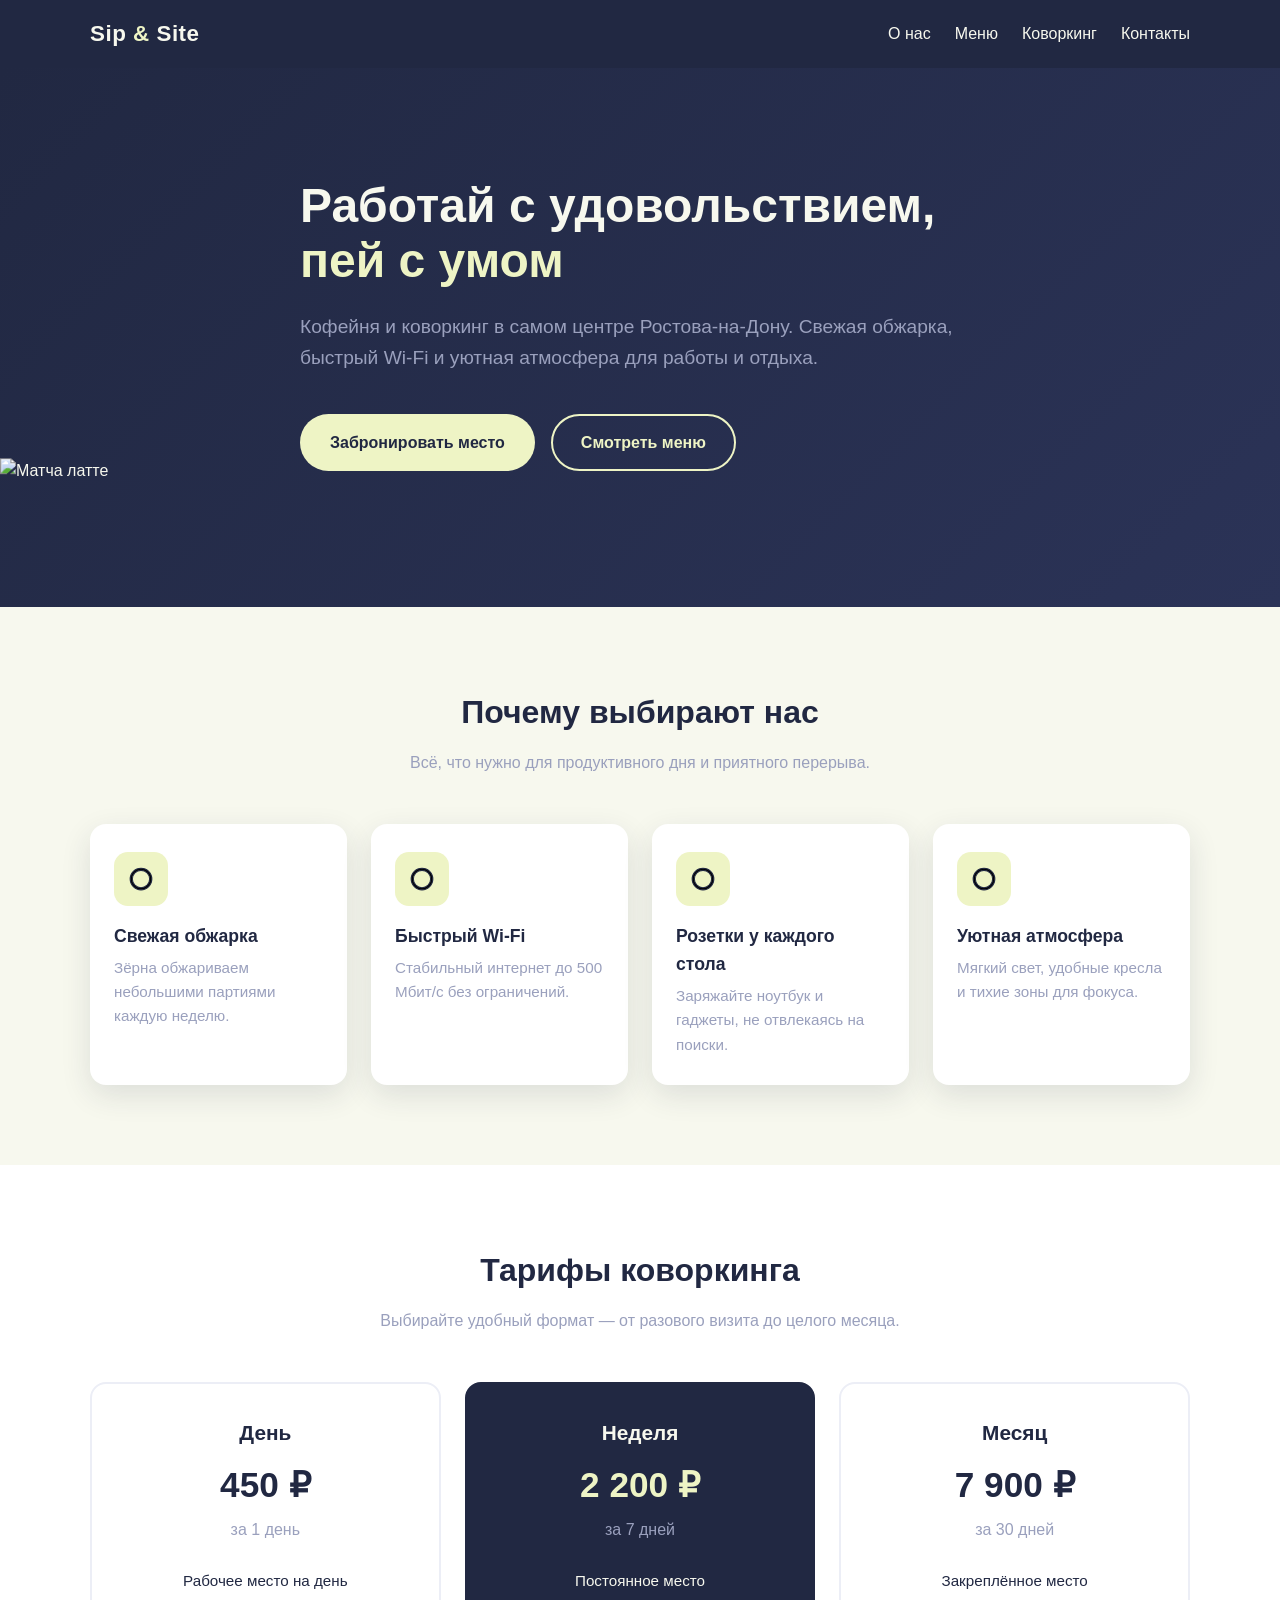
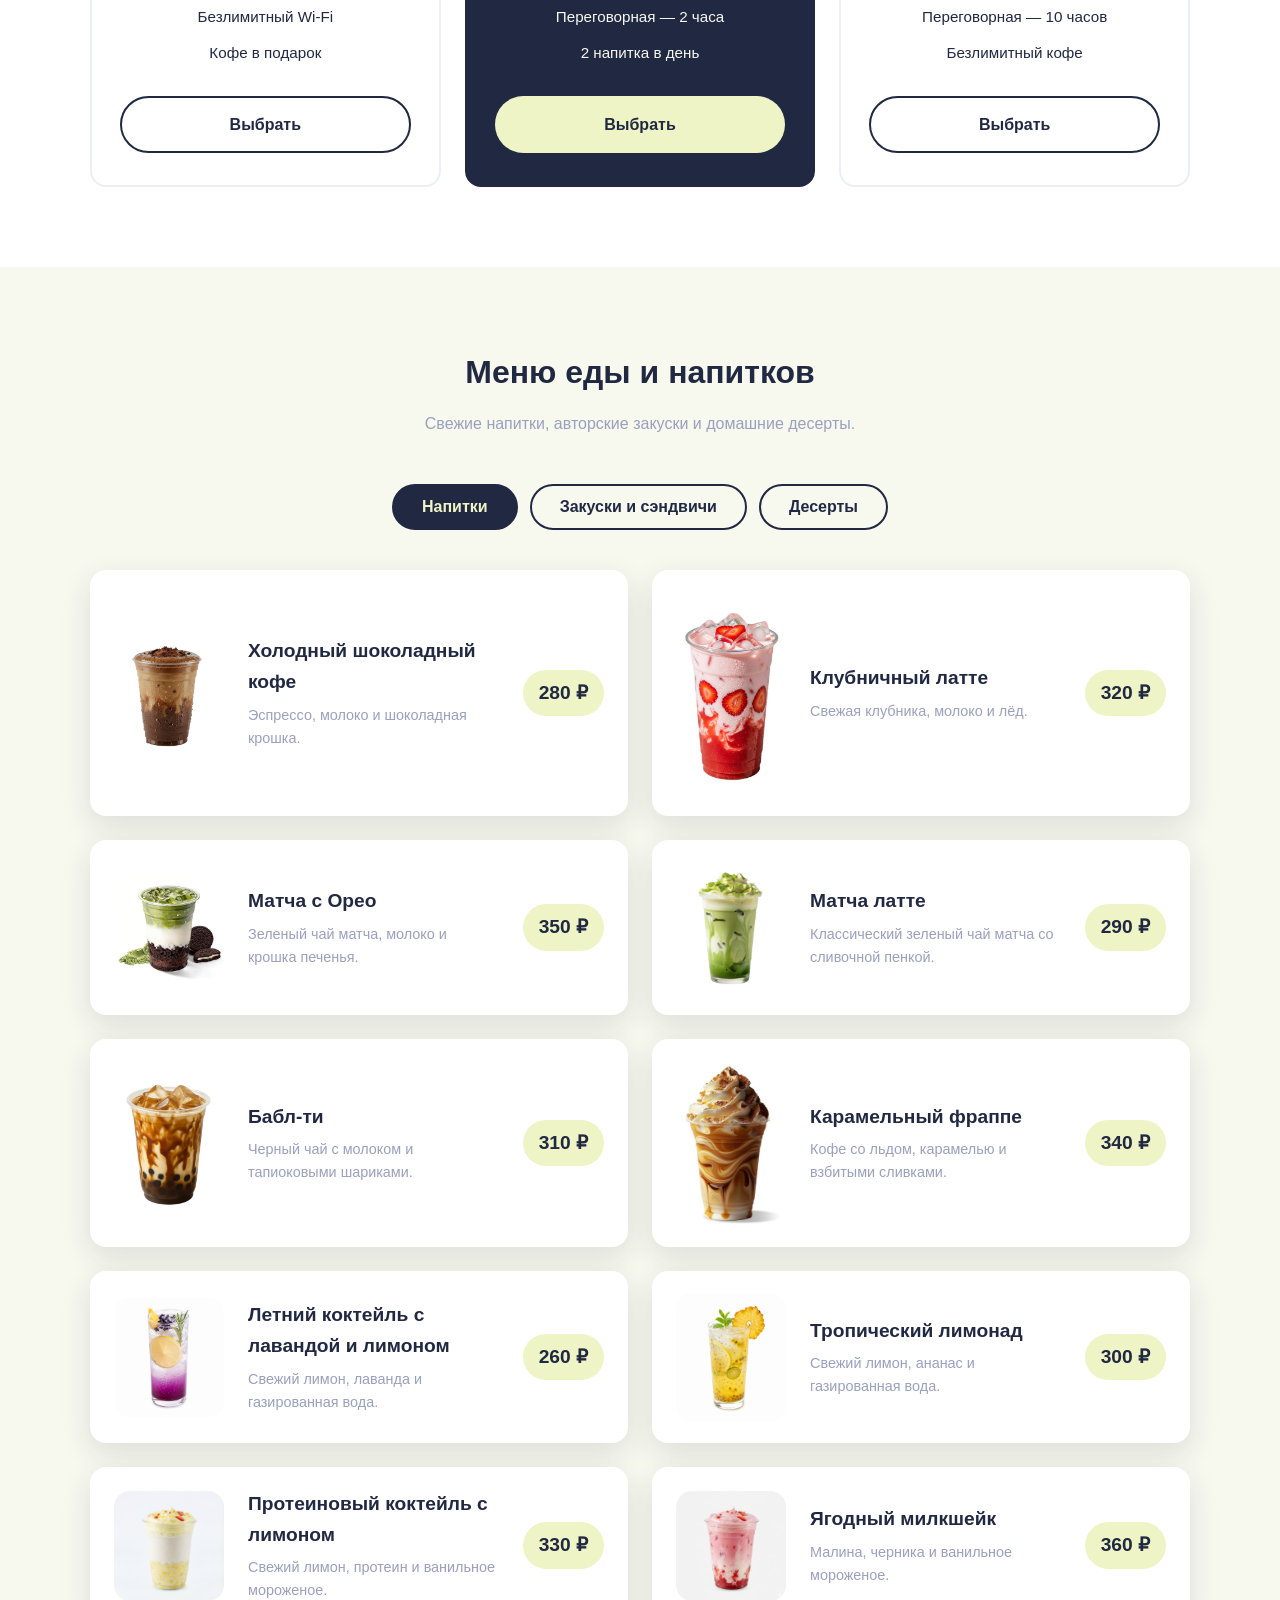
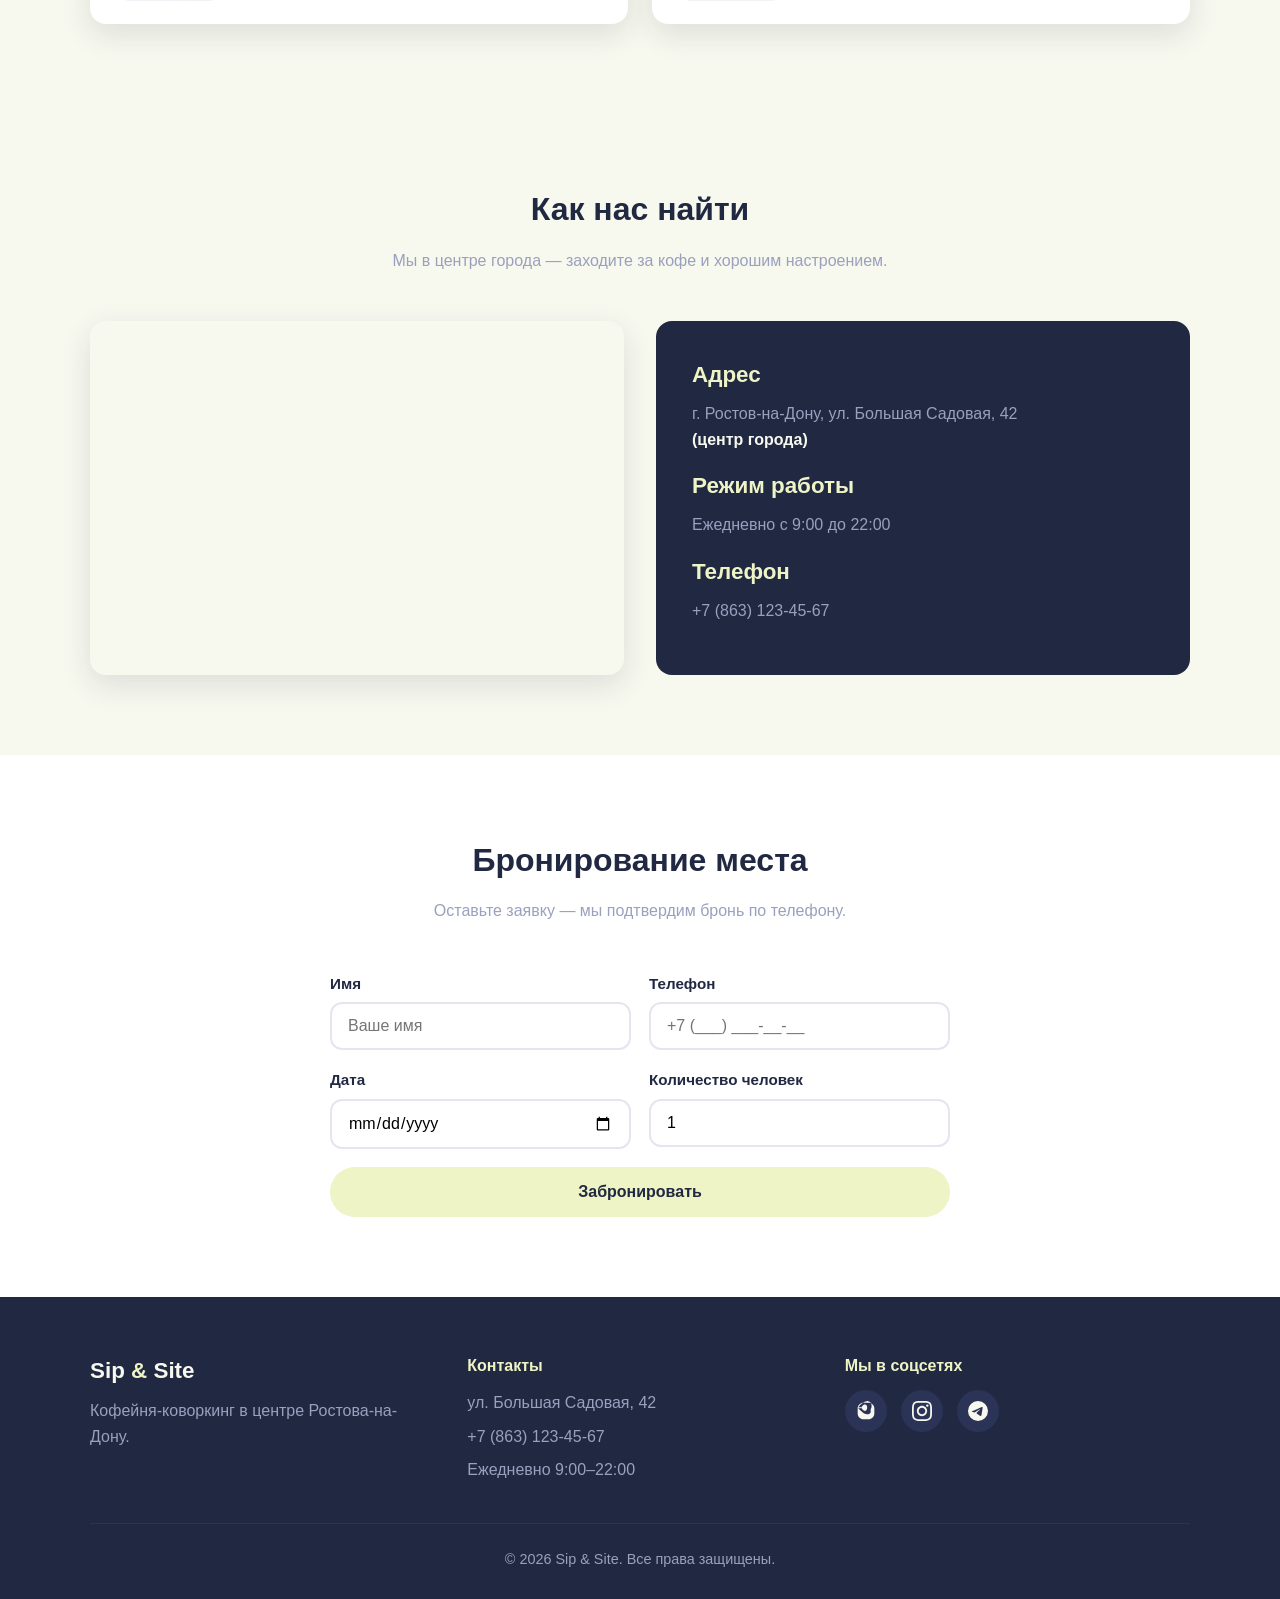
==== commit bcdfcabd: "Update index.html" ====
--- a/index.html
+++ b/index.html
@@ -24,12 +24,17 @@
 <!-- Hero -->
 <section id="hero" class="hero">
   <div class="container hero__inner">
-    <h1 class="hero__title">Работай с удовольствием, пей с умом</h1>
+    <h1 class="hero__title">Работай с удовольствием, <span>пей с умом</span></h1>
     <p class="hero__subtitle">Кофейня и коворкинг в самом центре Ростова-на-Дону. Свежая обжарка, быстрый Wi-Fi и уютная атмосфера для работы и отдыха.</p>
     <div class="hero__actions">
       <a href="#booking" class="btn btn--primary">Забронировать место</a>
       <a href="#menu" class="btn btn--ghost">Смотреть меню</a>
     </div>
+  </div>
+  
+  <!-- Кружка которая прокручивается при скролле -->
+  <div class="scrolling-cup">
+    <img src="images/matcha.png" alt="Матча латте">
   </div>
 </section>
 
@@ -178,26 +183,26 @@
         <div class="product__price">340 ₽</div>
       </div>
       <div class="product">
-        <div class="product__image"><img src="images/drink28.png" alt="Лимонад с мятой"></div>
-        <div class="product__info">
-          <h3 class="product__name">Лимонад с мятой</h3>
-          <p class="product__desc">Свежий лимон, мята и газированная вода.</p>
+        <div class="product__image"><img src="images/drink28.png" alt="Летний коктейль с лавандой и лимоном"></div>
+        <div class="product__info">
+          <h3 class="product__name">Летний коктейль с лавандой и лимоном</h3>
+          <p class="product__desc">Свежий лимон, лаванда и газированная вода.</p>
         </div>
         <div class="product__price">260 ₽</div>
       </div>
       <div class="product">
-        <div class="product__image"><img src="images/drink29.png" alt="Апельсиновый фреш"></div>
-        <div class="product__info">
-          <h3 class="product__name">Апельсиновый фреш</h3>
-          <p class="product__desc">Свежевыжатый сок из спелых апельсинов.</p>
+        <div class="product__image"><img src="images/drink29.png" alt="Тропический лимонад"></div>
+        <div class="product__info">
+          <h3 class="product__name">Тропический лимонад</h3>
+          <p class="product__desc">Свежий лимон, ананас и газированная вода.</p>
         </div>
         <div class="product__price">300 ₽</div>
       </div>
       <div class="product">
-        <div class="product__image"><img src="images/drink30.jpg" alt="Йогуртовый смузи"></div>
-        <div class="product__info">
-          <h3 class="product__name">Йогуртовый смузи</h3>
-          <p class="product__desc">Греческий йогурт, банан и мёд.</p>
+        <div class="product__image"><img src="images/drink30.jpg" alt="Протеиновый коктейль с лимоном"></div>
+        <div class="product__info">
+          <h3 class="product__name">Протеиновый коктейль с лимоном</h3>
+          <p class="product__desc">Свежий лимон, протеин и ванильное мороженое.</p>
         </div>
         <div class="product__price">330 ₽</div>
       </div>
@@ -214,26 +219,26 @@
     <!-- Tab Content: Snacks -->
     <div class="tab-content" id="snacks">
       <div class="product">
-        <div class="product__image"><img src="images/snack0.png" alt="Тост с креветками"></div>
-        <div class="product__info">
-          <h3 class="product__name">Тост с креветками</h3>
+        <div class="product__image"><img src="images/snack0.png" alt="Брускетта с креветками и авокадо"></div>
+        <div class="product__info">
+          <h3 class="product__name">Брускетта с креветками и авокадо</h3>
           <p class="product__desc">Авокадо, тигровые креветки и зелень.</p>
         </div>
         <div class="product__price">480 ₽</div>
       </div>
       <div class="product">
-        <div class="product__image"><img src="images/snack2.png" alt="Тост с инжиром и прошутто"></div>
-        <div class="product__info">
-          <h3 class="product__name">Тост с инжиром и прошутто</h3>
+        <div class="product__image"><img src="images/snack2.png" alt="Брускетта с инжиром и прошутто"></div>
+        <div class="product__info">
+          <h3 class="product__name">Брускетта с инжиром и прошутто</h3>
           <p class="product__desc">Сливочный сыр, вяленое мясо и свежий инжир.</p>
         </div>
         <div class="product__price">420 ₽</div>
       </div>
       <div class="product">
-        <div class="product__image"><img src="images/snack8.png" alt="Сэндвич с лососем"></div>
-        <div class="product__info">
-          <h3 class="product__name">Сэндвич с лососем</h3>
-          <p class="product__desc">Слабосоленый лосось, огурцы и руккола.</p>
+        <div class="product__image"><img src="images/snack8.png" alt="Классический сэндвич с лососем"></div>
+        <div class="product__info">
+          <h3 class="product__name">Классический сэндвич с лососем</h3>
+          <p class="product__desc">Слабосоленый лосось, чиабатта, огурцы и руккола.</p>
         </div>
         <div class="product__price">450 ₽</div>
       </div>
@@ -241,31 +246,31 @@
         <div class="product__image"><img src="images/snack9.png" alt="Сэндвич с ветчиной и яйцом"></div>
         <div class="product__info">
           <h3 class="product__name">Сэндвич с ветчиной и яйцом</h3>
-          <p class="product__desc">Ветчина, омлет, сыр и горчица на хрустящем хлебе.</p>
+          <p class="product__desc">Ветчина, омлет, сыр и горчица на хрустящей чиабатте.</p>
         </div>
         <div class="product__price">390 ₽</div>
       </div>
       <div class="product">
-        <div class="product__image"><img src="images/snack24.png" alt="Куриный сэндвич"></div>
-        <div class="product__info">
-          <h3 class="product__name">Куриный сэндвич</h3>
-          <p class="product__desc">Жареная курица, салат и соус барбекю.</p>
+        <div class="product__image"><img src="images/snack24.png" alt="Куриный сэндвич с авокадо"></div>
+        <div class="product__info">
+          <h3 class="product__name">Куриный сэндвич с авокадо</h3>
+          <p class="product__desc">Жареная курица, авокадо и соус барбекю.</p>
         </div>
         <div class="product__price">410 ₽</div>
       </div>
       <div class="product">
-        <div class="product__image"><img src="images/snack25.png" alt="Бургер с говядиной"></div>
-        <div class="product__info">
-          <h3 class="product__name">Бургер с говядиной</h3>
-          <p class="product__desc">Говяжья котлета, чеддер, лук и кетчуп.</p>
+        <div class="product__image"><img src="images/snack25.png" alt="Сэндвич со стейком из говядины"></div>
+        <div class="product__info">
+          <h3 class="product__name">Сэндвич со стейком из говядины</h3>
+          <p class="product__desc">Говяжий стейк, чеддер, руккола, авокадо и соус.</p>
         </div>
         <div class="product__price">520 ₽</div>
       </div>
       <div class="product">
-        <div class="product__image"><img src="images/snack27.png" alt="Брускетта с томатами"></div>
-        <div class="product__info">
-          <h3 class="product__name">Брускетта с томатами</h3>
-          <p class="product__desc">Чиабатта, помидоры, базилик и оливковое масло.</p>
+        <div class="product__image"><img src="images/snack27.png" alt="Брускетта с вялеными томатами и кедровыми орехами"></div>
+        <div class="product__info">
+          <h3 class="product__name">Брускетта с вялеными томатами и кедровыми орехами</h3>
+          <p class="product__desc">Чиабатта, вяленые помидоры, базилик и кедровые орехи.</p>
         </div>
         <div class="product__price">370 ₽</div>
       </div>
@@ -298,15 +303,15 @@
     <!-- Tab Content: Desserts -->
     <div class="tab-content" id="desserts">
       <div class="product">
-        <div class="product__image"><img src="images/dessert1.png" alt="Чизкейк с малиной"></div>
-        <div class="product__info">
-          <h3 class="product__name">Чизкейк с малиной</h3>
+        <div class="product__image"><img src="images/dessert1.png" alt="Малиновый чизкейк и белый шоколад"></div>
+        <div class="product__info">
+          <h3 class="product__name">Малиновый чизкейк и белый шоколад</h3>
           <p class="product__desc">Нежный сыр, малиновый соус и свежие ягоды.</p>
         </div>
         <div class="product__price">350 ₽</div>
       </div>
       <div class="product">
-        <div class="product__image"><img src="images/dessert3.png" alt="Круассан с фисташкой"></div>
+        <div class="product__image"><img src="images/dessert3.png" alt="Круассан с фисташкой и малиной"></div>
         <div class="product__info">
           <h3 class="product__name">Круассан с фисташкой и малиной</h3>
           <p class="product__desc">Воздушная слоеная выпечка, фисташковый крем и ягоды.</p>
@@ -322,57 +327,57 @@
         <div class="product__price">280 ₽</div>
       </div>
       <div class="product">
-        <div class="product__image"><img src="images/dessert13.png" alt="Апельсиновый пирог"></div>
-        <div class="product__info">
-          <h3 class="product__name">Апельсиновый пирог</h3>
-          <p class="product__desc">Цитрусовая начинка и воздушное тесто.</p>
+        <div class="product__image"><img src="images/dessert13.png" alt="Корпусный мандарин"></div>
+        <div class="product__info">
+          <h3 class="product__name">Корпусный мандарин</h3>
+          <p class="product__desc">Цитрусовая начинка и нежный крем.</p>
         </div>
         <div class="product__price">300 ₽</div>
       </div>
       <div class="product">
-        <div class="product__image"><img src="images/dessert14.png" alt="Вишнёвый тарт"></div>
-        <div class="product__info">
-          <h3 class="product__name">Вишнёвый тарт</h3>
-          <p class="product__desc">Хрустящее тесто и сладкая вишнёвая начинка.</p>
+        <div class="product__image"><img src="images/dessert14.png" alt="Корпусная вишня"></div>
+        <div class="product__info">
+          <h3 class="product__name">Корпусная вишня</h3>
+          <p class="product__desc">Нежная вишнёвая начинка.</p>
         </div>
         <div class="product__price">320 ₽</div>
       </div>
       <div class="product">
-        <div class="product__image"><img src="images/dessert15.png" alt="Лимонный меренговый пирог"></div>
-        <div class="product__info">
-          <h3 class="product__name">Лимонный меренговый пирог</h3>
+        <div class="product__image"><img src="images/dessert15.png" alt="Корпусный лимон"></div>
+        <div class="product__info">
+          <h3 class="product__name">Корпусный лимон</h3>
           <p class="product__desc">Кислый лимонный курд и воздушная меренга.</p>
         </div>
         <div class="product__price">340 ₽</div>
       </div>
       <div class="product">
-        <div class="product__image"><img src="images/dessert16.png" alt="Яблочный штрудель"></div>
-        <div class="product__info">
-          <h3 class="product__name">Яблочный штрудель</h3>
-          <p class="product__desc">Тёплые яблоки, корица и слоёное тесто.</p>
+        <div class="product__image"><img src="images/dessert16.png" alt="Корпусное яблоко"></div>
+        <div class="product__info">
+          <h3 class="product__name">Корпусное яблоко</h3>
+          <p class="product__desc">Тёплые яблоки, корица и песочное тесто.</p>
         </div>
         <div class="product__price">330 ₽</div>
       </div>
       <div class="product">
-        <div class="product__image"><img src="images/dessert17.png" alt="Персиковый тарт"></div>
-        <div class="product__info">
-          <h3 class="product__name">Персиковый тарт</h3>
+        <div class="product__image"><img src="images/dessert17.png" alt="Корпусный персик"></div>
+        <div class="product__info">
+          <h3 class="product__name">Корпусный персик</h3>
           <p class="product__desc">Спелые персики и миндальный крем.</p>
         </div>
         <div class="product__price">350 ₽</div>
       </div>
       <div class="product">
-        <div class="product__image"><img src="images/dessert18.png" alt="Инжирный тарт"></div>
-        <div class="product__info">
-          <h3 class="product__name">Инжирный тарт</h3>
+        <div class="product__image"><img src="images/dessert18.png" alt="Корпусный инжир"></div>
+        <div class="product__info">
+          <h3 class="product__name">Корпусный инжир</h3>
           <p class="product__desc">Свежий инжир, мёд и козий сыр.</p>
         </div>
         <div class="product__price">360 ₽</div>
       </div>
       <div class="product">
-        <div class="product__image"><img src="images/dessert19.png" alt="Шоколадный круассан"></div>
-        <div class="product__info">
-          <h3 class="product__name">Шоколадный круассан</h3>
+        <div class="product__image"><img src="images/dessert19.png" alt="Шоколадный круассан с бананом"></div>
+        <div class="product__info">
+          <h3 class="product__name">Шоколадный круассан с бананом</h3>
           <p class="product__desc">Тёмный шоколад внутри хрустящего теста.</p>
         </div>
         <div class="product__price">290 ₽</div>
@@ -386,26 +391,26 @@
         <div class="product__price">300 ₽</div>
       </div>
       <div class="product">
-        <div class="product__image"><img src="images/dessert21.png" alt="Круассан с клубникой"></div>
+        <div class="product__image"><img src="images/dessert21.png" alt="Круассан с кремчизом и ягодами голубики"></div>
+        <div class="product__info">
+          <h3 class="product__name">Круассан с кремчизом и ягодами голубики</h3>
+          <p class="product__desc">Свежие ягоды и сливочный крем.</p>
+        </div>
+        <div class="product__price">310 ₽</div>
+      </div>
+      <div class="product">
+        <div class="product__image"><img src="images/dessert22.png" alt="Круассан с клубникой"></div>
         <div class="product__info">
           <h3 class="product__name">Круассан с клубникой</h3>
           <p class="product__desc">Свежая клубника и сливочный крем.</p>
         </div>
-        <div class="product__price">310 ₽</div>
-      </div>
-      <div class="product">
-        <div class="product__image"><img src="images/dessert22.png" alt="Круассан с малиной"></div>
-        <div class="product__info">
-          <h3 class="product__name">Круассан с малиной</h3>
-          <p class="product__desc">Малиновый джем и сахарная пудра.</p>
-        </div>
         <div class="product__price">300 ₽</div>
       </div>
       <div class="product">
-        <div class="product__image"><img src="images/dessert23.png" alt="Чизкейк Нью-Йорк"></div>
-        <div class="product__info">
-          <h3 class="product__name">Чизкейк Нью-Йорк</h3>
-          <p class="product__desc">Классический рецепт с ягодным соусом.</p>
+        <div class="product__image"><img src="images/dessert23.png" alt="Японский бисквит"></div>
+        <div class="product__info">
+          <h3 class="product__name">Японский бисквит</h3>
+          <p class="product__desc">Легкий и воздушный бисквит.</p>
         </div>
         <div class="product__price">370 ₽</div>
       </div>
@@ -419,9 +424,7 @@
     <h2 class="section__title">Как нас найти</h2>
     <p class="section__subtitle">Мы в центре города — заходите за кофе и хорошим настроением.</p>
     <div class="map__grid">
-      <!-- Яндекс Карта -->
       <iframe class="map__frame" src="https://yandex.ru/map-widget/v1/?ll=39.700000%2C47.230000&z=16&pt=39.700000,47.230000,pm2rdm" allowfullscreen="" loading="lazy"></iframe>
-      
       <div class="map__info">
         <h3>Адрес</h3>
         <p>г. Ростов-на-Дону, ул. Большая Садовая, 42<br><strong>(центр города)</strong></p>
@@ -480,15 +483,12 @@
       <div>
         <h4>Мы в соцсетях</h4>
         <div class="socials">
-          <!-- VK Icon -->
           <a href="#" aria-label="VKontakte">
             <svg viewBox="0 0 24 24"><path d="M15.073 2H8.937C5.114 2 2 5.118 2 8.948v6.104c0 3.83 3.114 6.948 6.937 6.948h6.136c3.823 0 6.937-3.118 6.937-6.948V8.948C22 5.118 18.896 2 15.073 2zM17.6 13.88c-.35.54-.78.99-1.27 1.34-.49.35-1.04.58-1.65.69-.61.11-1.26.11-1.95.01-.69-.1-1.42-.32-2.19-.66-.77-.34-1.58-.82-2.43-1.44-.85-.62-1.74-1.38-2.67-2.28-.93-.9-1.9-1.96-2.91-3.18-.1-.12-.14-.25-.12-.39.02-.14.09-.26.21-.36.12-.1.26-.15.42-.15h2.4c.16 0 .3.04.42.12.12.08.22.19.3.33.3.54.62 1.04.96 1.5.34.46.7.87 1.08 1.23.38.36.78.66 1.2.9.42.24.86.36 1.32.36.46 0 .86-.12 1.2-.36.34-.24.62-.54.84-.9.22-.36.38-.76.48-1.2.1-.44.15-.9.15-1.38 0-.48-.05-.94-.15-1.38-.1-.44-.26-.84-.48-1.2-.22-.36-.5-.66-.84-.9-.34-.24-.74-.36-1.2-.36-.46 0-.9.12-1.32.36-.42.24-.82.54-1.2.9-.38.36-.74.77-1.08 1.23-.34.46-.66.96-.96 1.5-.08.14-.18.25-.3.33-.12.08-.26.12-.42.12h-2.4c-.16 0-.3-.05-.42-.15-.12-.1-.19-.22-.21-.36-.02-.14.02-.27.12-.39 1.01-1.22 1.98-2.28 2.91-3.18.93-.9 1.82-1.66 2.67-2.28.85-.62 1.66-1.1 2.43-1.44.77-.34 1.5-.56 2.19-.66.69-.1 1.34-.1 1.95.01.61.11 1.16.34 1.65.69.49.35.92.8 1.27 1.34.35.54.62 1.14.81 1.8.19.66.29 1.36.29 2.1 0 .74-.1 1.44-.29 2.1-.19.66-.46 1.26-.81 1.8z"/></svg>
           </a>
-          <!-- Instagram Icon -->
           <a href="#" aria-label="Instagram">
             <svg viewBox="0 0 24 24"><path d="M12 2.163c3.204 0 3.584.012 4.85.07 3.252.148 4.771 1.691 4.919 4.919.058 1.265.069 1.645.069 4.849 0 3.205-.012 3.584-.069 4.849-.149 3.225-1.664 4.771-4.919 4.919-1.266.058-1.644.07-4.85.07-3.204 0-3.584-.012-4.849-.07-3.26-.149-4.771-1.699-4.919-4.92-.058-1.265-.07-1.644-.07-4.849 0-3.204.013-3.583.07-4.849.149-3.227 1.664-4.771 4.919-4.919 1.266-.057 1.645-.069 4.849-.069zm0-2.163c-3.259 0-3.667.014-4.947.072-4.358.2-6.78 2.618-6.98 6.98-.059 1.281-.073 1.689-.073 4.948 0 3.259.014 3.668.072 4.948.2 4.358 2.618 6.78 6.98 6.98 1.281.058 1.689.072 4.948.072 3.259 0 3.668-.014 4.948-.072 4.354-.2 6.782-2.618 6.979-6.98.059-1.28.073-1.689.073-4.948 0-3.259-.014-3.667-.072-4.947-.196-4.354-2.617-6.78-6.979-6.98-1.281-.059-1.69-.073-4.949-.073zm0 5.838c-3.403 0-6.162 2.759-6.162 6.162s2.759 6.163 6.162 6.163 6.162-2.759 6.162-6.163c0-3.403-2.759-6.162-6.162-6.162zm0 10.162c-2.209 0-4-1.79-4-4 0-2.209 1.791-4 4-4s4 1.791 4 4c0 2.21-1.791 4-4 4zm6.406-11.845c-.796 0-1.441.645-1.441 1.44s.645 1.44 1.441 1.44c.795 0 1.439-.645 1.439-1.44s-.644-1.44-1.439-1.44z"/></svg>
           </a>
-          <!-- Telegram Icon -->
           <a href="#" aria-label="Telegram">
             <svg viewBox="0 0 24 24"><path d="M11.944 0A12 12 0 0 0 0 12a12 12 0 0 0 12 12 12 12 0 0 0 12-12A12 12 0 0 0 12 0a12 12 0 0 0-.056 0zm4.962 7.224c.1-.002.321.023.465.14a.506.506 0 0 1 .171.325c.016.093.036.306.02.472-.18 1.898-.962 6.502-1.36 8.627-.168.9-.499 1.201-.82 1.23-.696.065-1.225-.46-1.9-.902-1.056-.693-1.653-1.124-2.678-1.8-1.185-.78-.417-1.21.258-1.91.177-.184 3.247-2.977 3.307-3.23.007-.032.014-.15-.056-.212s-.174-.041-.249-.024c-.106.024-1.793 1.14-5.061 3.345-.48.33-.913.49-1.302.48-.428-.008-1.252-.241-1.865-.44-.752-.245-1.349-.374-1.297-.789.027-.216.325-.437.893-.663 3.498-1.524 5.83-2.529 6.998-3.014 3.332-1.386 4.025-1.627 4.476-1.635z"/></svg>
           </a>
@@ -501,8 +501,37 @@
   </div>
 </footer>
 
+<!-- JavaScript для анимации прокрутки кружки -->
 <script>
-  // Simple tab switching logic
+  const scrollingCup = document.querySelector('.scrolling-cup');
+  
+  if (scrollingCup) {
+    window.addEventListener('scroll', () => {
+      const scrolled = window.pageYOffset;
+      const heroSection = document.querySelector('.hero');
+      const heroHeight = heroSection.offsetHeight;
+      const windowHeight = window.innerHeight;
+      
+      const scrollProgress = scrolled / (heroHeight - windowHeight);
+      const clampedProgress = Math.min(Math.max(scrollProgress, 0), 1);
+      
+      const rotation = clampedProgress * -720;
+      const translateX = clampedProgress * -600;
+      const translateY = 50 + (clampedProgress * 20);
+      
+      scrollingCup.style.transform = `translateY(-${translateY}%) translateX(${translateX}px) rotate(${rotation}deg)`;
+      
+      if (clampedProgress > 0.8) {
+        scrollingCup.style.opacity = 1 - ((clampedProgress - 0.8) * 5);
+      } else {
+        scrollingCup.style.opacity = 1;
+      }
+    });
+  }
+</script>
+
+<!-- JavaScript для переключения табов меню -->
+<script>
   document.querySelectorAll('.tabs__btn').forEach(btn => {
     btn.addEventListener('click', () => {
       document.querySelectorAll('.tabs__btn').forEach(b => b.classList.remove('is-active'));
--- a/style.css
+++ b/style.css
@@ -0,0 +1,556 @@
+:root {
+  --color-dark: #212842;
+  --color-dark-soft: #2b3357;
+  --color-accent: #EEF4C5;
+  --color-light: #f7f8ee;
+  --color-muted: #9aa0bd;
+  --radius: 16px;
+  --shadow: 0 10px 30px rgba(33, 40, 66, 0.12);
+  --shadow-strong: 0 18px 45px rgba(33, 40, 66, 0.22);
+}
+
+* { margin: 0; padding: 0; box-sizing: border-box; }
+
+html { scroll-behavior: smooth; }
+
+body {
+  font-family: Inter, Arial, sans-serif;
+  color: var(--color-dark);
+  background-color: var(--color-light);
+  line-height: 1.6;
+}
+
+img { max-width: 100%; display: block; }
+
+a { color: inherit; text-decoration: none; }
+
+.container {
+  width: 100%;
+  max-width: 1140px;
+  margin: 0 auto;
+  padding: 0 20px;
+}
+
+.section { padding: 80px 0; }
+
+.section__title {
+  font-size: 2rem;
+  margin-bottom: 12px;
+  text-align: center;
+}
+
+.section__subtitle {
+  text-align: center;
+  color: var(--color-muted);
+  max-width: 560px;
+  margin: 0 auto 48px;
+}
+
+/* Buttons */
+.btn {
+  display: inline-block;
+  padding: 14px 28px;
+  border-radius: 999px;
+  font-weight: 600;
+  font-size: 1rem;
+  cursor: pointer;
+  border: 2px solid transparent;
+  transition: transform 0.25s ease, background-color 0.25s ease, color 0.25s ease, box-shadow 0.25s ease;
+}
+
+.btn--primary {
+  background-color: var(--color-accent);
+  color: var(--color-dark);
+}
+
+.btn--primary:hover {
+  transform: translateY(-3px);
+  box-shadow: 0 10px 25px rgba(238, 244, 197, 0.35);
+}
+
+.btn--ghost {
+  background-color: transparent;
+  color: var(--color-accent);
+  border-color: var(--color-accent);
+}
+
+.btn--ghost:hover {
+  background-color: var(--color-accent);
+  color: var(--color-dark);
+  transform: translateY(-3px);
+}
+
+.btn--ghost-dark {
+  border-color: var(--color-dark);
+  color: var(--color-dark);
+}
+
+.btn--full {
+  width: 100%;
+}
+
+/* Header */
+.header {
+  position: sticky;
+  top: 0;
+  z-index: 50;
+  background-color: var(--color-dark);
+  color: var(--color-light);
+}
+
+.header__inner {
+  display: flex;
+  flex-wrap: wrap;
+  align-items: center;
+  justify-content: space-between;
+  gap: 12px;
+  padding: 16px 20px;
+  max-width: 1140px;
+  margin: 0 auto;
+}
+
+.header__logo {
+  font-size: 1.4rem;
+  font-weight: 800;
+  letter-spacing: 0.5px;
+}
+
+.header__logo span { color: var(--color-accent); }
+
+.nav {
+  display: flex;
+  flex-wrap: wrap;
+  gap: 24px;
+}
+
+.nav__link {
+  font-weight: 500;
+  position: relative;
+  transition: color 0.25s ease;
+}
+
+.nav__link::after {
+  content: "";
+  position: absolute;
+  left: 0;
+  bottom: -4px;
+  width: 0;
+  height: 2px;
+  background-color: var(--color-accent);
+  transition: width 0.25s ease;
+}
+
+.nav__link:hover { color: var(--color-accent); }
+.nav__link:hover::after { width: 100%; }
+
+/* Hero */
+.hero {
+  background: linear-gradient(135deg, var(--color-dark), var(--color-dark-soft));
+  color: var(--color-light);
+  padding: 110px 0;
+}
+
+.hero__inner {
+  display: grid;
+  grid-template-columns: 1fr;
+  gap: 16px;
+  max-width: 720px;
+}
+
+.hero__title {
+  font-size: 3rem;
+  line-height: 1.15;
+  margin-bottom: 8px;
+}
+
+.hero__title span { color: var(--color-accent); }
+
+.hero__subtitle {
+  font-size: 1.2rem;
+  color: var(--color-muted);
+  margin-bottom: 24px;
+}
+
+.hero__actions {
+  display: flex;
+  flex-wrap: wrap;
+  gap: 16px;
+}
+
+/* Features */
+.features__grid {
+  display: grid;
+  grid-template-columns: repeat(4, 1fr);
+  gap: 24px;
+}
+
+.card {
+  background-color: #fff;
+  border-radius: var(--radius);
+  padding: 28px 24px;
+  box-shadow: var(--shadow);
+  transition: transform 0.3s ease, box-shadow 0.3s ease;
+}
+
+.card:hover {
+  transform: translateY(-6px);
+  box-shadow: var(--shadow-strong);
+}
+
+.feature__icon {
+  width: 54px;
+  height: 54px;
+  border-radius: 14px;
+  background-color: var(--color-accent);
+  display: flex;
+  align-items: center;
+  justify-content: center;
+  margin-bottom: 16px;
+}
+
+.feature__icon svg { width: 26px; height: 26px; stroke: var(--color-dark); }
+
+.feature__title { font-size: 1.1rem; margin-bottom: 6px; }
+.feature__text { color: var(--color-muted); font-size: 0.95rem; }
+
+/* Coworking */
+.coworking { background-color: #fff; }
+
+.plans__grid {
+  display: grid;
+  grid-template-columns: repeat(3, 1fr);
+  gap: 24px;
+}
+
+.plan {
+  border: 2px solid #eceef6;
+  border-radius: var(--radius);
+  padding: 32px 28px;
+  text-align: center;
+  transition: transform 0.3s ease, box-shadow 0.3s ease, border-color 0.3s ease;
+}
+
+.plan:hover {
+  transform: translateY(-6px);
+  box-shadow: var(--shadow-strong);
+  border-color: var(--color-accent);
+}
+
+.plan--featured {
+  background-color: var(--color-dark);
+  color: var(--color-light);
+  border-color: var(--color-dark);
+}
+
+.plan__name { font-size: 1.3rem; margin-bottom: 8px; }
+
+.plan__price {
+  font-size: 2.2rem;
+  font-weight: 800;
+  margin-bottom: 4px;
+}
+
+.plan--featured .plan__price { color: var(--color-accent); }
+
+.plan__period { color: var(--color-muted); margin-bottom: 20px; }
+.plan__list { list-style: none; margin-bottom: 24px; }
+.plan__list li { padding: 6px 0; font-size: 0.95rem; }
+
+/* Menu / tabs */
+.menu { background-color: var(--color-light); }
+
+.tabs {
+  display: flex;
+  flex-wrap: wrap;
+  justify-content: center;
+  gap: 12px;
+  margin-bottom: 40px;
+}
+
+.tabs__btn {
+  padding: 12px 28px;
+  border-radius: 999px;
+  border: 2px solid var(--color-dark);
+  background-color: transparent;
+  color: var(--color-dark);
+  font-weight: 600;
+  font-size: 1rem;
+  cursor: pointer;
+  transition: background-color 0.25s ease, color 0.25s ease, transform 0.2s ease;
+}
+
+.tabs__btn:hover { transform: translateY(-2px); }
+
+.tabs__btn.is-active {
+  background-color: var(--color-dark);
+  color: var(--color-accent);
+}
+
+.tab-content { display: none; }
+
+.tab-content.is-active {
+  display: grid;
+  grid-template-columns: repeat(2, 1fr);
+  gap: 24px;
+  animation: fadeIn 0.4s ease;
+}
+
+@keyframes fadeIn {
+  from { opacity: 0; transform: translateY(12px); }
+  to { opacity: 1; transform: translateY(0); }
+}
+
+.product {
+  background-color: #fff;
+  border-radius: var(--radius);
+  padding: 22px 24px;
+  box-shadow: var(--shadow);
+  display: flex;
+  justify-content: space-between;
+  align-items: flex-start;
+  gap: 16px;
+  transition: transform 0.3s ease, box-shadow 0.3s ease;
+}
+
+.product:hover {
+  transform: translateY(-4px);
+  box-shadow: var(--shadow-strong);
+}
+
+.product__name { font-size: 1.1rem; margin-bottom: 4px; }
+.product__desc { color: var(--color-muted); font-size: 0.9rem; }
+
+.product__price {
+  font-weight: 800;
+  font-size: 1.1rem;
+  white-space: nowrap;
+  color: var(--color-dark);
+  background-color: var(--color-accent);
+  padding: 6px 12px;
+  border-radius: 10px;
+}
+
+/* Map */
+.map__grid {
+  display: grid;
+  grid-template-columns: 1fr 1fr;
+  gap: 32px;
+  align-items: stretch;
+}
+
+.map__frame {
+  border: 0;
+  border-radius: var(--radius);
+  width: 100%;
+  min-height: 340px;
+  box-shadow: var(--shadow);
+}
+
+.map__info {
+  background-color: var(--color-dark);
+  color: var(--color-light);
+  border-radius: var(--radius);
+  padding: 36px;
+  display: flex;
+  flex-direction: column;
+  justify-content: center;
+}
+
+.map__info h3 { color: var(--color-accent); margin-bottom: 8px; font-size: 1.4rem; }
+.map__info p { margin-bottom: 16px; color: var(--color-muted); }
+.map__info strong { color: var(--color-light); }
+
+/* Form */
+.booking { background-color: #fff; }
+
+.form {
+  max-width: 620px;
+  margin: 0 auto;
+  display: grid;
+  grid-template-columns: 1fr 1fr;
+  gap: 18px;
+}
+
+.form__group { display: flex; flex-direction: column; }
+.form__group--full { grid-column: 1 / -1; }
+
+.form__label { font-weight: 600; margin-bottom: 6px; font-size: 0.95rem; }
+
+.form__input {
+  padding: 13px 16px;
+  border: 2px solid #e3e6f1;
+  border-radius: 12px;
+  font-size: 1rem;
+  font-family: inherit;
+  transition: border-color 0.25s ease, box-shadow 0.25s ease;
+}
+
+.form__input:focus {
+  outline: none;
+  border-color: var(--color-dark);
+  box-shadow: 0 0 0 4px rgba(33, 40, 66, 0.08);
+}
+
+/* Footer */
+.footer {
+  background-color: var(--color-dark);
+  color: var(--color-light);
+  padding: 56px 0 28px;
+}
+
+.footer__grid {
+  display: grid;
+  grid-template-columns: repeat(3, 1fr);
+  gap: 32px;
+  margin-bottom: 32px;
+}
+
+.footer__logo { font-size: 1.4rem; font-weight: 800; margin-bottom: 10px; }
+.footer__logo span { color: var(--color-accent); }
+.footer h4 { color: var(--color-accent); margin-bottom: 12px; }
+.footer p, .footer a { color: var(--color-muted); margin-bottom: 8px; display: block; }
+.footer a:hover { color: var(--color-accent); }
+
+.socials { display: flex; gap: 14px; }
+
+.socials a {
+  width: 42px;
+  height: 42px;
+  border-radius: 50%;
+  background-color: var(--color-dark-soft);
+  display: flex;
+  align-items: center;
+  justify-content: center;
+  margin: 0;
+  transition: background-color 0.25s ease, transform 0.25s ease;
+}
+
+.socials a:hover { background-color: var(--color-accent); transform: translateY(-3px); }
+.socials svg { width: 20px; height: 20px; fill: var(--color-light); transition: fill 0.25s ease; }
+.socials a:hover svg { fill: var(--color-dark); }
+
+.footer__bottom {
+  text-align: center;
+  padding-top: 24px;
+  border-top: 1px solid var(--color-dark-soft);
+  color: var(--color-muted);
+  font-size: 0.9rem;
+}
+
+/* Responsive */
+@media (max-width: 900px) {
+  .features__grid { grid-template-columns: repeat(2, 1fr); }
+  .plans__grid { grid-template-columns: 1fr; }
+  .map__grid { grid-template-columns: 1fr; }
+  .footer__grid { grid-template-columns: 1fr; }
+  .hero__title { font-size: 2.3rem; }
+}
+
+@media (max-width: 600px) {
+  .section { padding: 56px 0; }
+  .features__grid { grid-template-columns: 1fr; }
+  .tab-content.is-active { grid-template-columns: 1fr; }
+  .form { grid-template-columns: 1fr; }
+  .hero { padding: 70px 0; }
+  .hero__title { font-size: 2rem; }
+  .header__inner { flex-direction: column; align-items: flex-start; }
+}
+/* Product with image */
+.product {
+  background-color: #fff;
+  border-radius: var(--radius);
+  padding: 22px 24px;
+  box-shadow: var(--shadow);
+  display: flex;
+  align-items: center;
+  gap: 18px;
+  transition: transform 0.3s ease, box-shadow 0.3s ease;
+}
+
+.product:hover {
+  transform: translateY(-4px);
+  box-shadow: var(--shadow-strong);
+}
+
+
+/* Карточка продукта с крупным фото */
+.product {
+  background-color: #fff;
+  border-radius: var(--radius);
+  padding: 22px 24px;
+  box-shadow: var(--shadow);
+  display: flex;
+  align-items: center;
+  gap: 24px;
+  transition: transform 0.3s ease, box-shadow 0.3s ease;
+}
+
+.product:hover {
+  transform: translateY(-4px);
+  box-shadow: var(--shadow-strong);
+}
+
+.product__image {
+  flex-shrink: 0;
+  width: 110px; /* Увеличил с 70px до 110px */
+  border-radius: 16px;
+  overflow: hidden;
+  background-color: #ffffff;
+}
+
+.product__image img {
+  width: 100%;
+  height: auto; /* Фото видно целиком, без обрезки */
+  display: block;
+}
+
+.product__info {
+  flex: 1;
+}
+
+.product__name {
+  font-size: 1.2rem;
+  margin-bottom: 6px;
+}
+
+.product__desc {
+  color: var(--color-muted);
+  font-size: 0.9rem;
+}
+
+.product__price {
+  font-weight: 800;
+  font-size: 1.2rem;
+  white-space: nowrap;
+  color: var(--color-dark);
+  background-color: var(--color-accent);
+  padding: 8px 16px;
+  border-radius: 30px;
+}
+
+/* На планшетах */
+@media (max-width: 768px) {
+  .product__image {
+    width: 90px;
+  }
+}
+
+/* На мобилках карточка перестраивается */
+@media (max-width: 600px) {
+  .product {
+    flex-wrap: wrap;
+    text-align: center;
+    justify-content: center;
+  }
+  .product__image {
+    width: 130px; /* На телефоне даже крупнее */
+    margin-bottom: 8px;
+  }
+  .product__info {
+    width: 100%;
+  }
+  .product__price {
+    display: inline-block;
+    margin-top: 8px;
+  }
+}
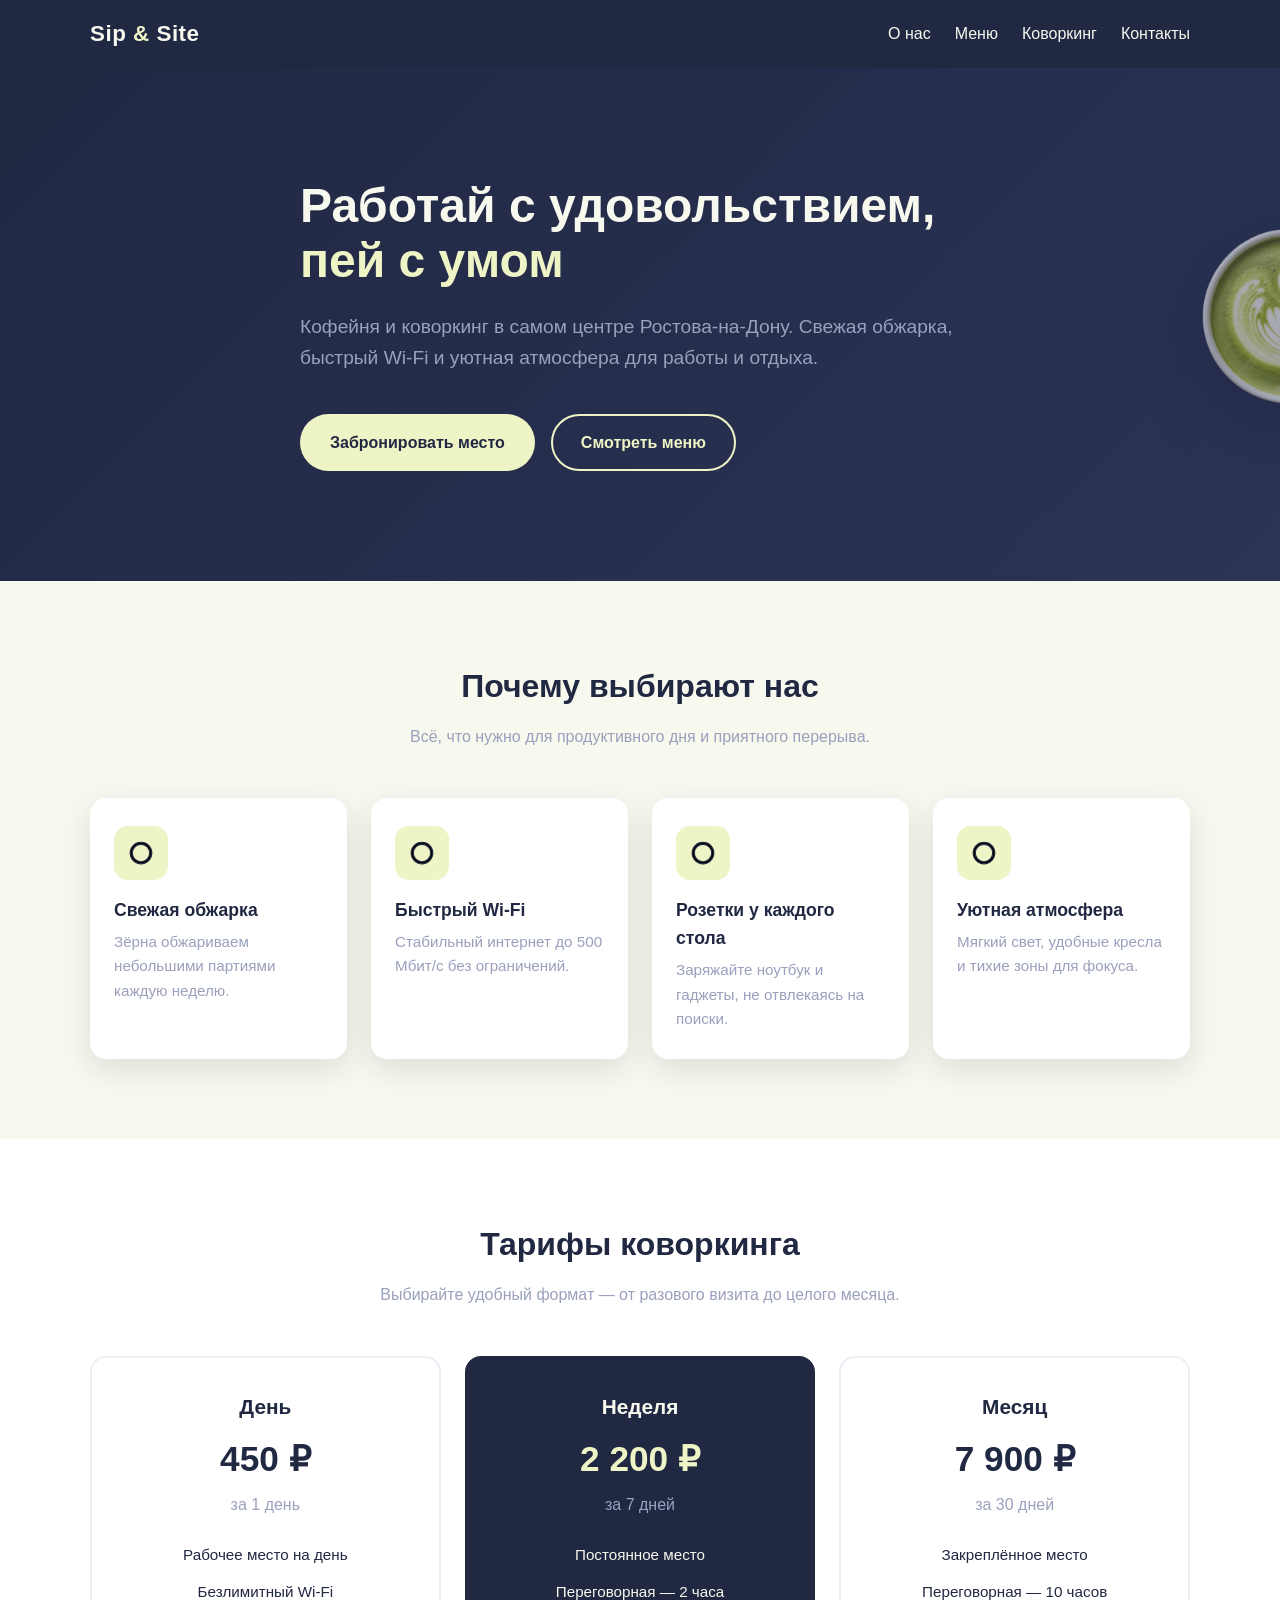
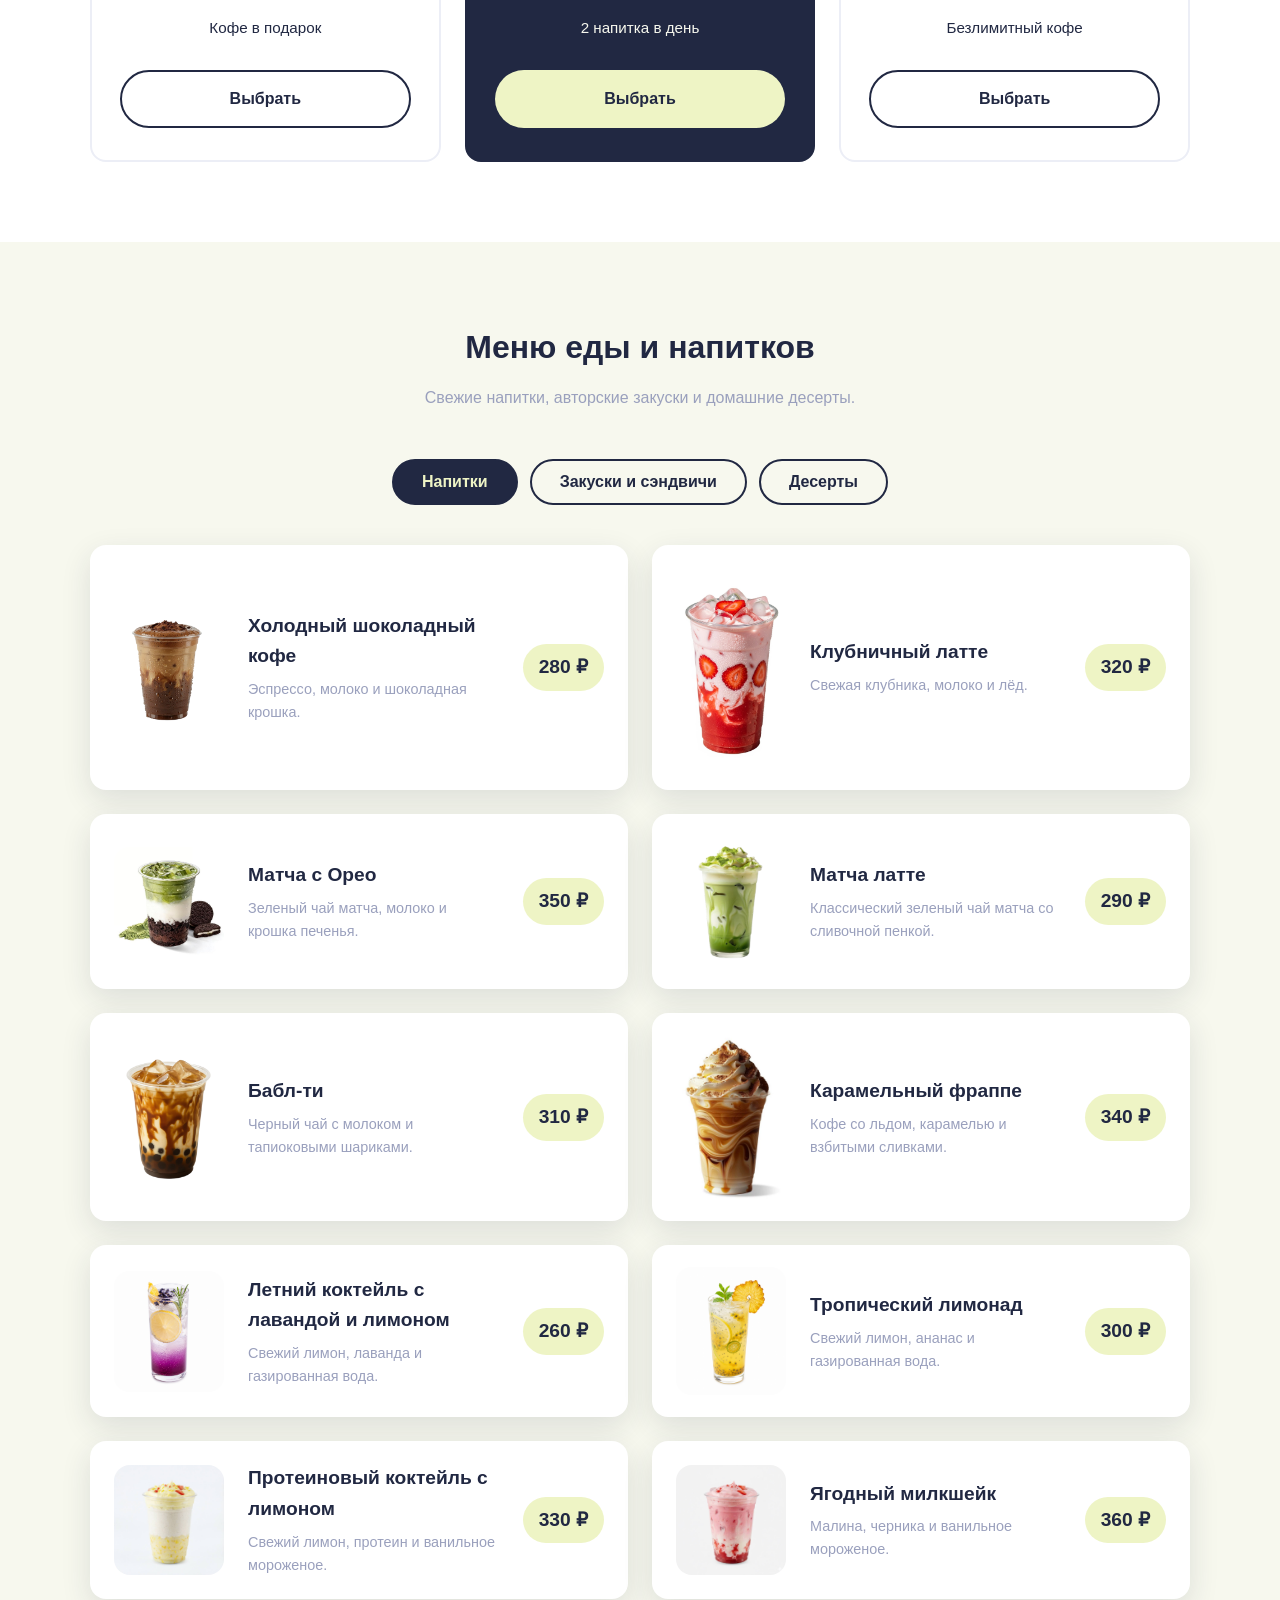
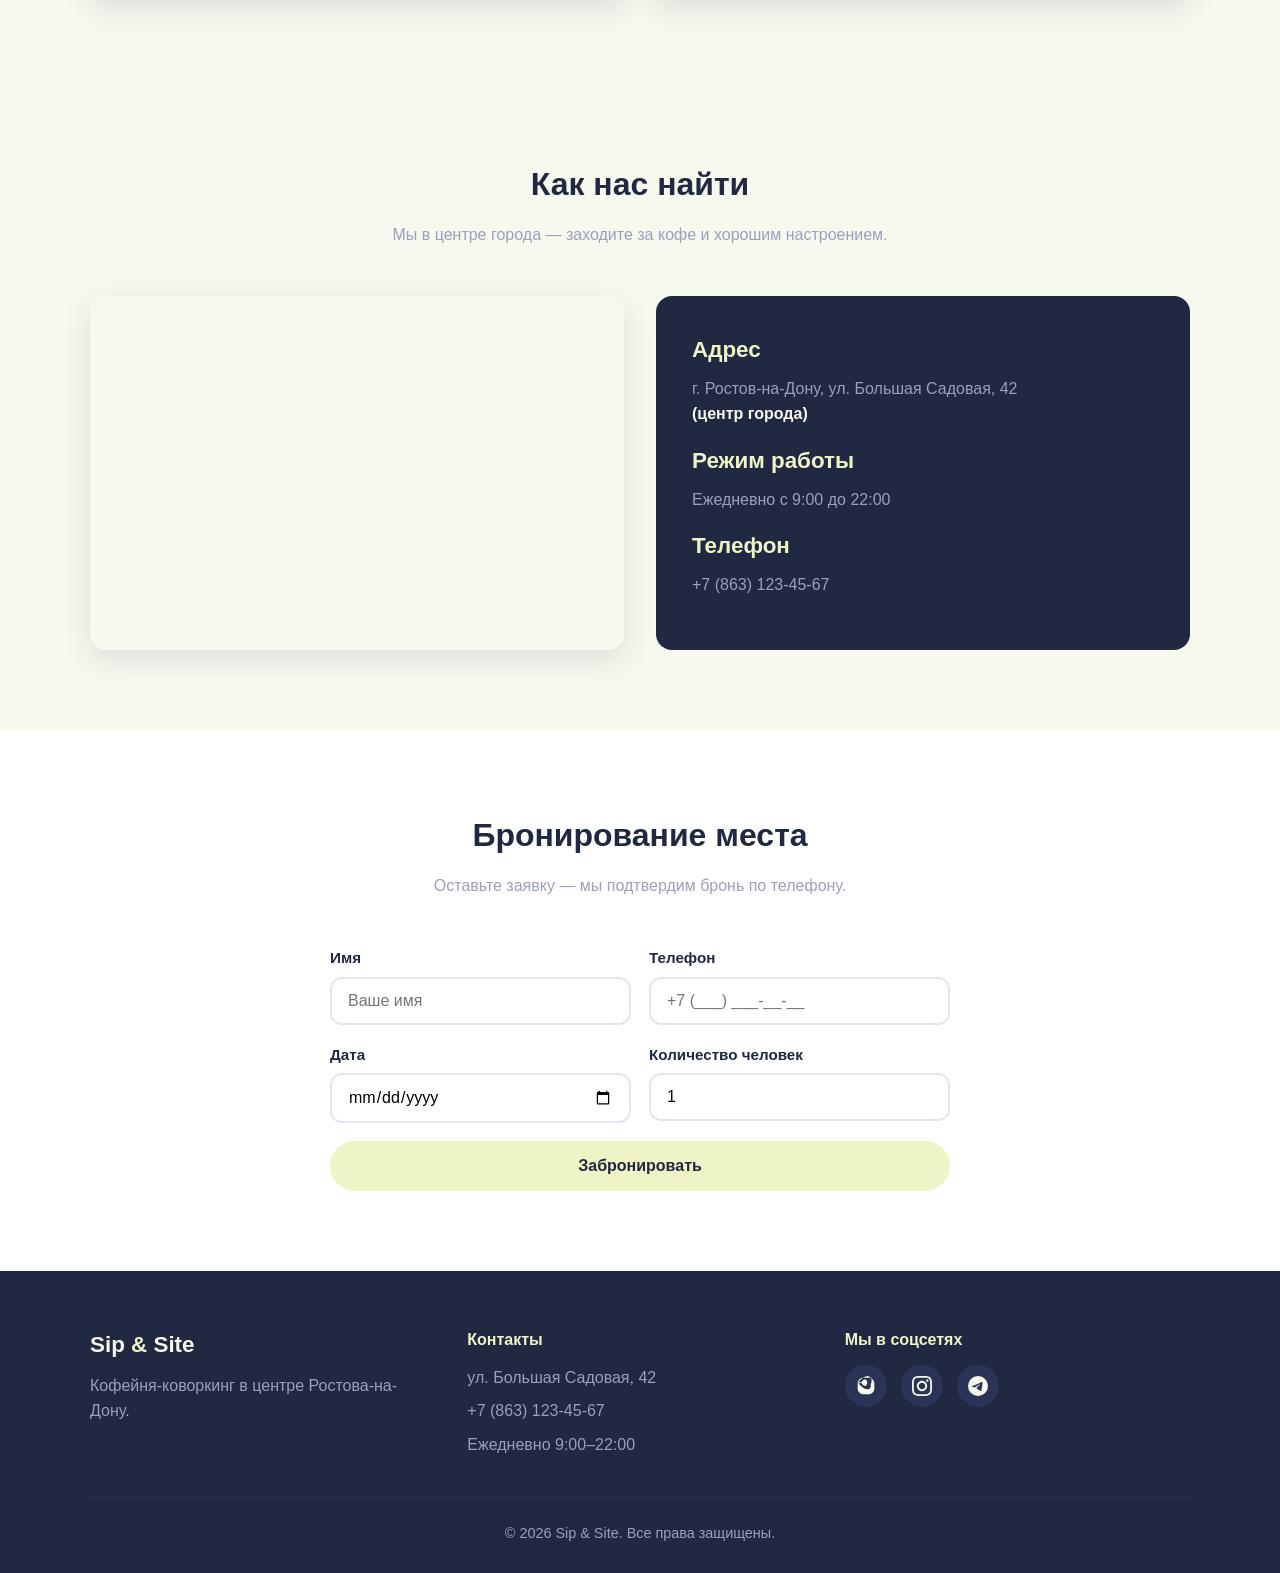
==== commit 17addaba: "Update index.html" ====
--- a/index.html
+++ b/index.html
@@ -501,8 +501,8 @@
   </div>
 </footer>
 
-<!-- JavaScript для анимации прокрутки кружки -->
 <script>
+  // Анимация кружки при скролле
   const scrollingCup = document.querySelector('.scrolling-cup');
   
   if (scrollingCup) {
@@ -512,36 +512,34 @@
       const heroHeight = heroSection.offsetHeight;
       const windowHeight = window.innerHeight;
       
+      // Прогресс скролла (0 to 1)
       const scrollProgress = scrolled / (heroHeight - windowHeight);
       const clampedProgress = Math.min(Math.max(scrollProgress, 0), 1);
       
-      const rotation = clampedProgress * -720;
-      const translateX = clampedProgress * -600;
-      const translateY = 50 + (clampedProgress * 20);
+      // Движение ВЛЕВО и вращение
+      const rotation = clampedProgress * -720; // 2 оборота
+      const translateX = clampedProgress * -800; // Движение влево на 800px
       
-      scrollingCup.style.transform = `translateY(-${translateY}%) translateX(${translateX}px) rotate(${rotation}deg)`;
+      scrollingCup.style.transform = `translateY(-50%) translateX(${translateX}px) rotate(${rotation}deg)`;
       
-      if (clampedProgress > 0.8) {
-        scrollingCup.style.opacity = 1 - ((clampedProgress - 0.8) * 5);
+      // Плавное исчезновение
+      if (clampedProgress > 0.7) {
+        scrollingCup.style.opacity = 0.6 - ((clampedProgress - 0.7) * 2);
       } else {
-        scrollingCup.style.opacity = 1;
+        scrollingCup.style.opacity = 0.6;
       }
     });
   }
-</script>
-
-<!-- JavaScript для переключения табов меню -->
-<script>
+  
+  // Табы меню
   document.querySelectorAll('.tabs__btn').forEach(btn => {
     btn.addEventListener('click', () => {
       document.querySelectorAll('.tabs__btn').forEach(b => b.classList.remove('is-active'));
       document.querySelectorAll('.tab-content').forEach(c => c.classList.remove('is-active'));
       btn.classList.add('is-active');
-      const tabId = btn.getAttribute('data-tab');
-      document.getElementById(tabId).classList.add('is-active');
+      document.getElementById(btn.getAttribute('data-tab')).classList.add('is-active');
     });
   });
 </script>
-
 </body>
 </html>
--- a/style.css
+++ b/style.css
@@ -10,35 +10,27 @@
 }
 
 * { margin: 0; padding: 0; box-sizing: border-box; }
-
 html { scroll-behavior: smooth; }
-
 body {
   font-family: Inter, Arial, sans-serif;
   color: var(--color-dark);
   background-color: var(--color-light);
   line-height: 1.6;
 }
-
 img { max-width: 100%; display: block; }
-
 a { color: inherit; text-decoration: none; }
-
 .container {
   width: 100%;
   max-width: 1140px;
   margin: 0 auto;
   padding: 0 20px;
 }
-
 .section { padding: 80px 0; }
-
 .section__title {
   font-size: 2rem;
   margin-bottom: 12px;
   text-align: center;
 }
-
 .section__subtitle {
   text-align: center;
   color: var(--color-muted);
@@ -57,34 +49,28 @@
   border: 2px solid transparent;
   transition: transform 0.25s ease, background-color 0.25s ease, color 0.25s ease, box-shadow 0.25s ease;
 }
-
 .btn--primary {
   background-color: var(--color-accent);
   color: var(--color-dark);
 }
-
 .btn--primary:hover {
   transform: translateY(-3px);
   box-shadow: 0 10px 25px rgba(238, 244, 197, 0.35);
 }
-
 .btn--ghost {
   background-color: transparent;
   color: var(--color-accent);
   border-color: var(--color-accent);
 }
-
 .btn--ghost:hover {
   background-color: var(--color-accent);
   color: var(--color-dark);
   transform: translateY(-3px);
 }
-
 .btn--ghost-dark {
   border-color: var(--color-dark);
   color: var(--color-dark);
 }
-
 .btn--full {
   width: 100%;
 }
@@ -97,7 +83,6 @@
   background-color: var(--color-dark);
   color: var(--color-light);
 }
-
 .header__inner {
   display: flex;
   flex-wrap: wrap;
@@ -108,27 +93,22 @@
   max-width: 1140px;
   margin: 0 auto;
 }
-
 .header__logo {
   font-size: 1.4rem;
   font-weight: 800;
   letter-spacing: 0.5px;
 }
-
 .header__logo span { color: var(--color-accent); }
-
 .nav {
   display: flex;
   flex-wrap: wrap;
   gap: 24px;
 }
-
 .nav__link {
   font-weight: 500;
   position: relative;
   transition: color 0.25s ease;
 }
-
 .nav__link::after {
   content: "";
   position: absolute;
@@ -139,7 +119,6 @@
   background-color: var(--color-accent);
   transition: width 0.25s ease;
 }
-
 .nav__link:hover { color: var(--color-accent); }
 .nav__link:hover::after { width: 100%; }
 
@@ -148,42 +127,58 @@
   background: linear-gradient(135deg, var(--color-dark), var(--color-dark-soft));
   color: var(--color-light);
   padding: 110px 0;
-}
-
+  position: relative;
+  overflow: visible;
+}
 .hero__inner {
   display: grid;
   grid-template-columns: 1fr;
   gap: 16px;
   max-width: 720px;
 }
-
 .hero__title {
   font-size: 3rem;
   line-height: 1.15;
   margin-bottom: 8px;
 }
-
 .hero__title span { color: var(--color-accent); }
-
 .hero__subtitle {
   font-size: 1.2rem;
   color: var(--color-muted);
   margin-bottom: 24px;
 }
-
 .hero__actions {
   display: flex;
   flex-wrap: wrap;
   gap: 16px;
 }
 
+/* Scrolling Cup - кружка которая прокручивается */
+.scrolling-cup {
+  position: absolute;
+  right: -150px;
+  top: 50%;
+  transform: translateY(-50%) rotate(0deg);
+  width: 280px;
+  height: 280px;
+  pointer-events: none;
+  z-index: 10;
+  will-change: transform;
+}
+
+.scrolling-cup img {
+  width: 100%;
+  height: 100%;
+  object-fit: contain;
+  filter: drop-shadow(0 20px 40px rgba(0,0,0,0.3));
+}
+
 /* Features */
 .features__grid {
   display: grid;
   grid-template-columns: repeat(4, 1fr);
   gap: 24px;
 }
-
 .card {
   background-color: #fff;
   border-radius: var(--radius);
@@ -191,12 +186,10 @@
   box-shadow: var(--shadow);
   transition: transform 0.3s ease, box-shadow 0.3s ease;
 }
-
 .card:hover {
   transform: translateY(-6px);
   box-shadow: var(--shadow-strong);
 }
-
 .feature__icon {
   width: 54px;
   height: 54px;
@@ -207,21 +200,17 @@
   justify-content: center;
   margin-bottom: 16px;
 }
-
 .feature__icon svg { width: 26px; height: 26px; stroke: var(--color-dark); }
-
 .feature__title { font-size: 1.1rem; margin-bottom: 6px; }
 .feature__text { color: var(--color-muted); font-size: 0.95rem; }
 
 /* Coworking */
 .coworking { background-color: #fff; }
-
 .plans__grid {
   display: grid;
   grid-template-columns: repeat(3, 1fr);
   gap: 24px;
 }
-
 .plan {
   border: 2px solid #eceef6;
   border-radius: var(--radius);
@@ -229,36 +218,29 @@
   text-align: center;
   transition: transform 0.3s ease, box-shadow 0.3s ease, border-color 0.3s ease;
 }
-
 .plan:hover {
   transform: translateY(-6px);
   box-shadow: var(--shadow-strong);
   border-color: var(--color-accent);
 }
-
 .plan--featured {
   background-color: var(--color-dark);
   color: var(--color-light);
   border-color: var(--color-dark);
 }
-
 .plan__name { font-size: 1.3rem; margin-bottom: 8px; }
-
 .plan__price {
   font-size: 2.2rem;
   font-weight: 800;
   margin-bottom: 4px;
 }
-
 .plan--featured .plan__price { color: var(--color-accent); }
-
 .plan__period { color: var(--color-muted); margin-bottom: 20px; }
 .plan__list { list-style: none; margin-bottom: 24px; }
 .plan__list li { padding: 6px 0; font-size: 0.95rem; }
 
 /* Menu / tabs */
 .menu { background-color: var(--color-light); }
-
 .tabs {
   display: flex;
   flex-wrap: wrap;
@@ -266,7 +248,6 @@
   gap: 12px;
   margin-bottom: 40px;
 }
-
 .tabs__btn {
   padding: 12px 28px;
   border-radius: 999px;
@@ -278,56 +259,69 @@
   cursor: pointer;
   transition: background-color 0.25s ease, color 0.25s ease, transform 0.2s ease;
 }
-
 .tabs__btn:hover { transform: translateY(-2px); }
-
 .tabs__btn.is-active {
   background-color: var(--color-dark);
   color: var(--color-accent);
 }
-
 .tab-content { display: none; }
-
 .tab-content.is-active {
   display: grid;
   grid-template-columns: repeat(2, 1fr);
   gap: 24px;
   animation: fadeIn 0.4s ease;
 }
-
 @keyframes fadeIn {
   from { opacity: 0; transform: translateY(12px); }
   to { opacity: 1; transform: translateY(0); }
 }
 
+/* Product with image */
 .product {
   background-color: #fff;
   border-radius: var(--radius);
   padding: 22px 24px;
   box-shadow: var(--shadow);
   display: flex;
-  justify-content: space-between;
-  align-items: flex-start;
-  gap: 16px;
+  align-items: center;
+  gap: 24px;
   transition: transform 0.3s ease, box-shadow 0.3s ease;
 }
-
 .product:hover {
   transform: translateY(-4px);
   box-shadow: var(--shadow-strong);
 }
-
-.product__name { font-size: 1.1rem; margin-bottom: 4px; }
-.product__desc { color: var(--color-muted); font-size: 0.9rem; }
-
+.product__image {
+  flex-shrink: 0;
+  width: 110px;
+  border-radius: 16px;
+  overflow: hidden;
+  background-color: #ffffff;
+}
+.product__image img {
+  width: 100%;
+  height: auto;
+  display: block;
+}
+.product__info {
+  flex: 1;
+}
+.product__name {
+  font-size: 1.2rem;
+  margin-bottom: 6px;
+}
+.product__desc {
+  color: var(--color-muted);
+  font-size: 0.9rem;
+}
 .product__price {
   font-weight: 800;
-  font-size: 1.1rem;
+  font-size: 1.2rem;
   white-space: nowrap;
   color: var(--color-dark);
   background-color: var(--color-accent);
-  padding: 6px 12px;
-  border-radius: 10px;
+  padding: 8px 16px;
+  border-radius: 30px;
 }
 
 /* Map */
@@ -337,7 +331,6 @@
   gap: 32px;
   align-items: stretch;
 }
-
 .map__frame {
   border: 0;
   border-radius: var(--radius);
@@ -345,7 +338,6 @@
   min-height: 340px;
   box-shadow: var(--shadow);
 }
-
 .map__info {
   background-color: var(--color-dark);
   color: var(--color-light);
@@ -355,14 +347,12 @@
   flex-direction: column;
   justify-content: center;
 }
-
 .map__info h3 { color: var(--color-accent); margin-bottom: 8px; font-size: 1.4rem; }
 .map__info p { margin-bottom: 16px; color: var(--color-muted); }
 .map__info strong { color: var(--color-light); }
 
 /* Form */
 .booking { background-color: #fff; }
-
 .form {
   max-width: 620px;
   margin: 0 auto;
@@ -370,12 +360,9 @@
   grid-template-columns: 1fr 1fr;
   gap: 18px;
 }
-
 .form__group { display: flex; flex-direction: column; }
 .form__group--full { grid-column: 1 / -1; }
-
 .form__label { font-weight: 600; margin-bottom: 6px; font-size: 0.95rem; }
-
 .form__input {
   padding: 13px 16px;
   border: 2px solid #e3e6f1;
@@ -384,7 +371,6 @@
   font-family: inherit;
   transition: border-color 0.25s ease, box-shadow 0.25s ease;
 }
-
 .form__input:focus {
   outline: none;
   border-color: var(--color-dark);
@@ -397,22 +383,18 @@
   color: var(--color-light);
   padding: 56px 0 28px;
 }
-
 .footer__grid {
   display: grid;
   grid-template-columns: repeat(3, 1fr);
   gap: 32px;
   margin-bottom: 32px;
 }
-
 .footer__logo { font-size: 1.4rem; font-weight: 800; margin-bottom: 10px; }
 .footer__logo span { color: var(--color-accent); }
 .footer h4 { color: var(--color-accent); margin-bottom: 12px; }
 .footer p, .footer a { color: var(--color-muted); margin-bottom: 8px; display: block; }
 .footer a:hover { color: var(--color-accent); }
-
 .socials { display: flex; gap: 14px; }
-
 .socials a {
   width: 42px;
   height: 42px;
@@ -424,11 +406,9 @@
   margin: 0;
   transition: background-color 0.25s ease, transform 0.25s ease;
 }
-
 .socials a:hover { background-color: var(--color-accent); transform: translateY(-3px); }
 .socials svg { width: 20px; height: 20px; fill: var(--color-light); transition: fill 0.25s ease; }
 .socials a:hover svg { fill: var(--color-dark); }
-
 .footer__bottom {
   text-align: center;
   padding-top: 24px;
@@ -444,6 +424,18 @@
   .map__grid { grid-template-columns: 1fr; }
   .footer__grid { grid-template-columns: 1fr; }
   .hero__title { font-size: 2.3rem; }
+  
+  .scrolling-cup {
+    width: 220px;
+    height: 220px;
+    right: -100px;
+  }
+}
+
+@media (max-width: 768px) {
+  .product__image {
+    width: 90px;
+  }
 }
 
 @media (max-width: 600px) {
@@ -454,96 +446,14 @@
   .hero { padding: 70px 0; }
   .hero__title { font-size: 2rem; }
   .header__inner { flex-direction: column; align-items: flex-start; }
-}
-/* Product with image */
-.product {
-  background-color: #fff;
-  border-radius: var(--radius);
-  padding: 22px 24px;
-  box-shadow: var(--shadow);
-  display: flex;
-  align-items: center;
-  gap: 18px;
-  transition: transform 0.3s ease, box-shadow 0.3s ease;
-}
-
-.product:hover {
-  transform: translateY(-4px);
-  box-shadow: var(--shadow-strong);
-}
-
-
-/* Карточка продукта с крупным фото */
-.product {
-  background-color: #fff;
-  border-radius: var(--radius);
-  padding: 22px 24px;
-  box-shadow: var(--shadow);
-  display: flex;
-  align-items: center;
-  gap: 24px;
-  transition: transform 0.3s ease, box-shadow 0.3s ease;
-}
-
-.product:hover {
-  transform: translateY(-4px);
-  box-shadow: var(--shadow-strong);
-}
-
-.product__image {
-  flex-shrink: 0;
-  width: 110px; /* Увеличил с 70px до 110px */
-  border-radius: 16px;
-  overflow: hidden;
-  background-color: #ffffff;
-}
-
-.product__image img {
-  width: 100%;
-  height: auto; /* Фото видно целиком, без обрезки */
-  display: block;
-}
-
-.product__info {
-  flex: 1;
-}
-
-.product__name {
-  font-size: 1.2rem;
-  margin-bottom: 6px;
-}
-
-.product__desc {
-  color: var(--color-muted);
-  font-size: 0.9rem;
-}
-
-.product__price {
-  font-weight: 800;
-  font-size: 1.2rem;
-  white-space: nowrap;
-  color: var(--color-dark);
-  background-color: var(--color-accent);
-  padding: 8px 16px;
-  border-radius: 30px;
-}
-
-/* На планшетах */
-@media (max-width: 768px) {
-  .product__image {
-    width: 90px;
-  }
-}
-
-/* На мобилках карточка перестраивается */
-@media (max-width: 600px) {
+  
   .product {
     flex-wrap: wrap;
     text-align: center;
     justify-content: center;
   }
   .product__image {
-    width: 130px; /* На телефоне даже крупнее */
+    width: 130px;
     margin-bottom: 8px;
   }
   .product__info {
@@ -553,4 +463,8 @@
     display: inline-block;
     margin-top: 8px;
   }
-}+  
+  .scrolling-cup {
+    display: none;
+  }
+}
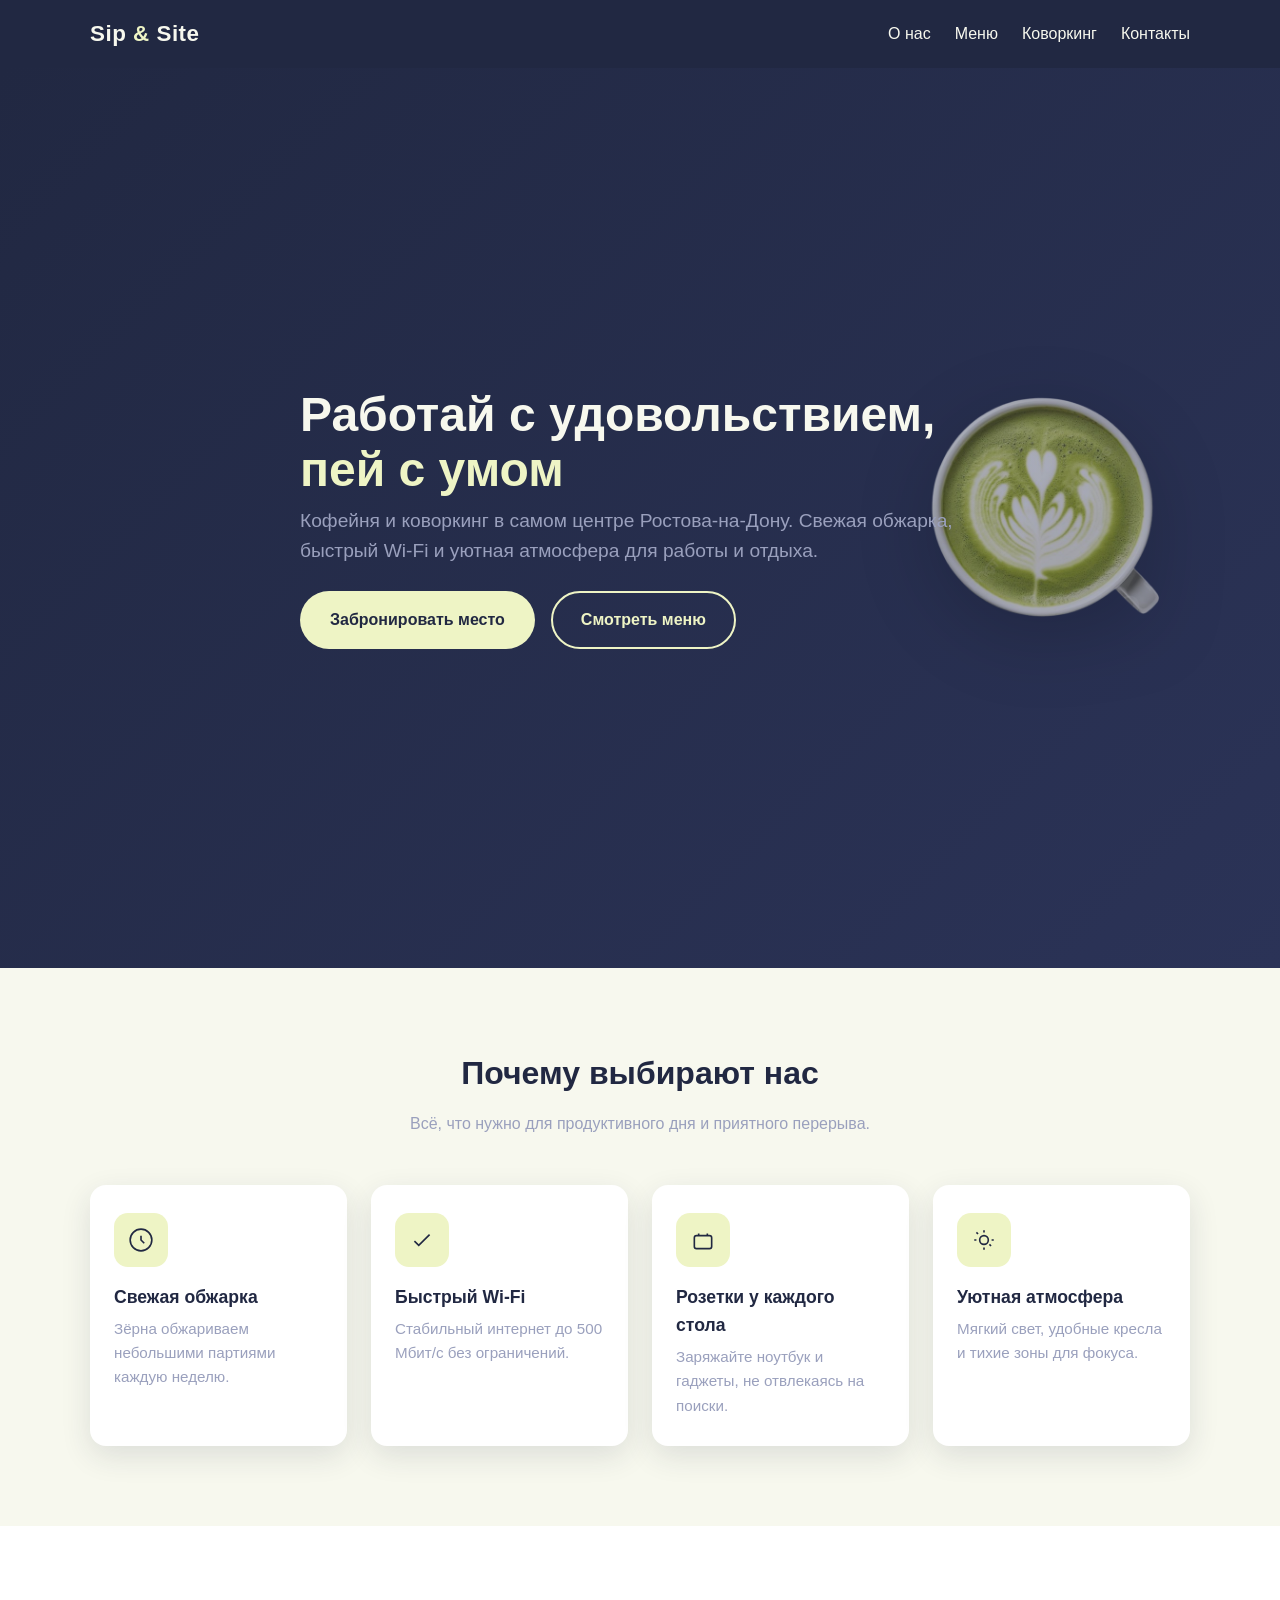
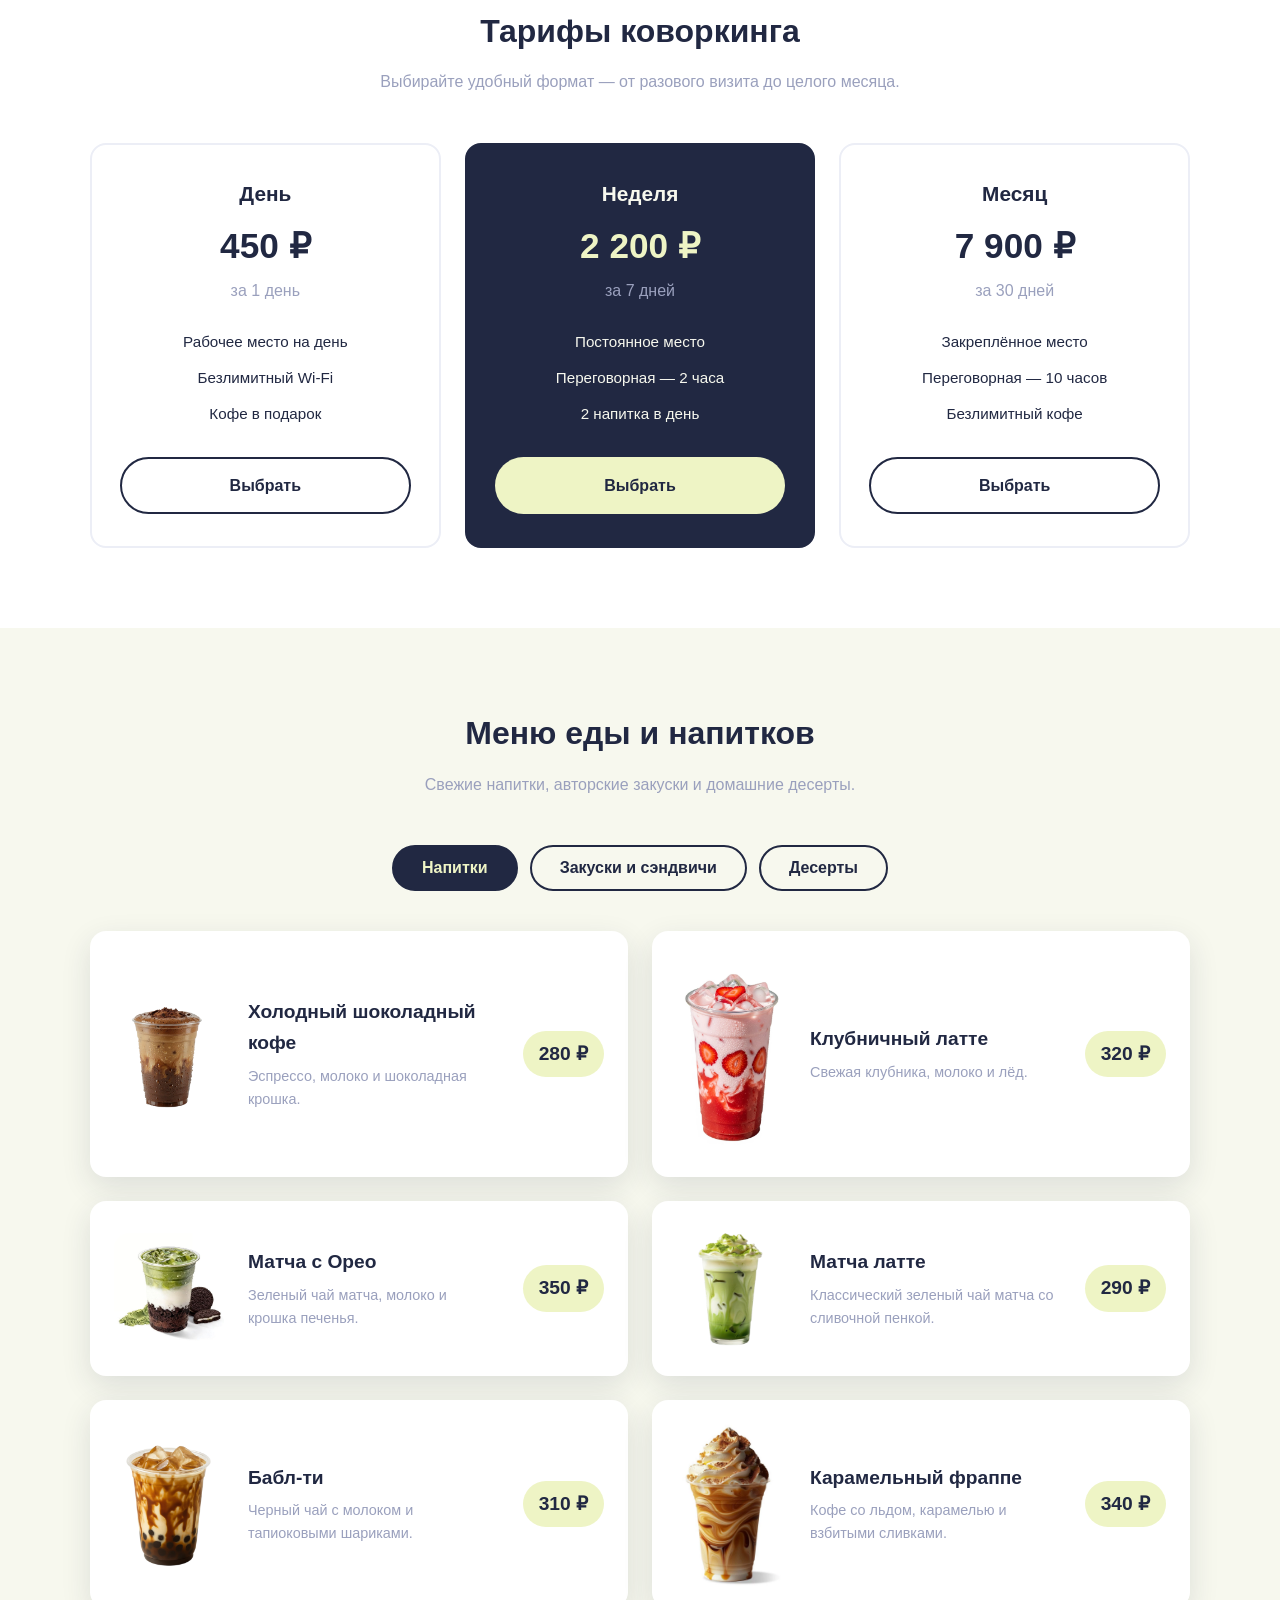
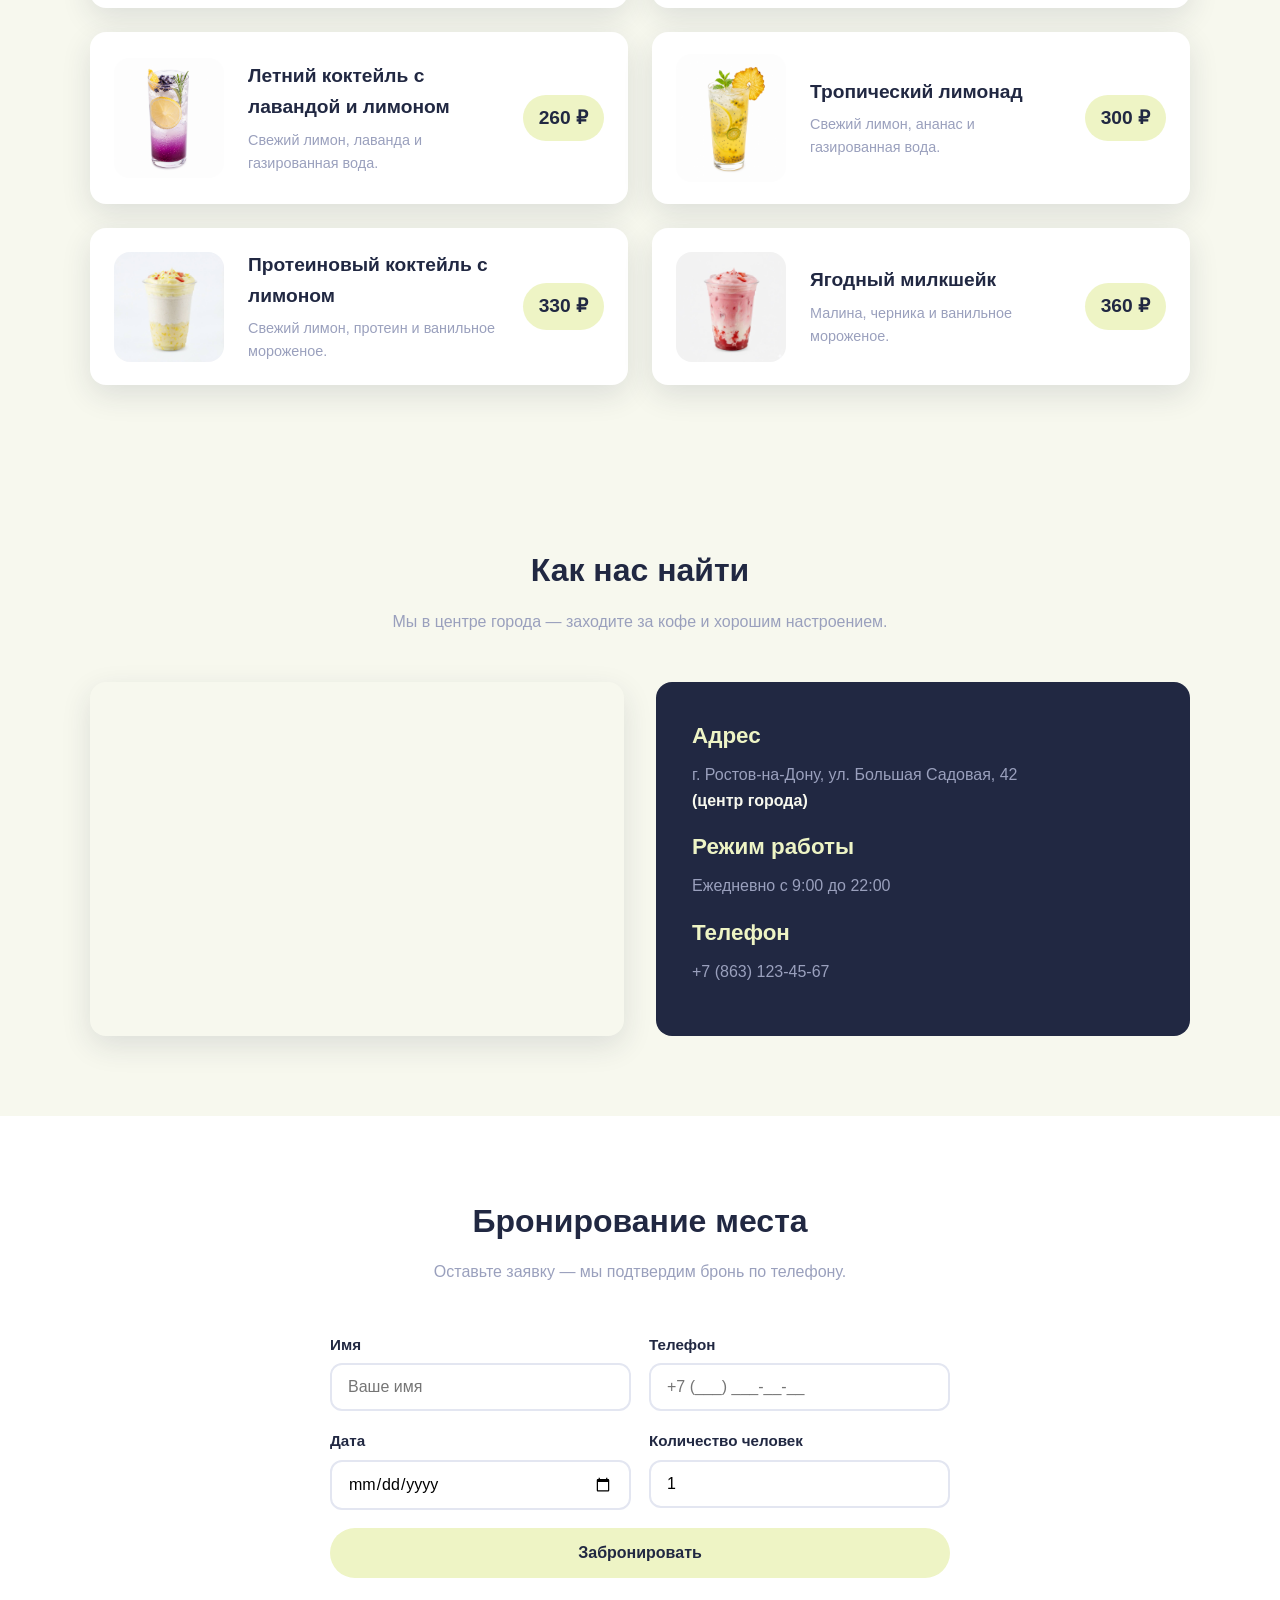
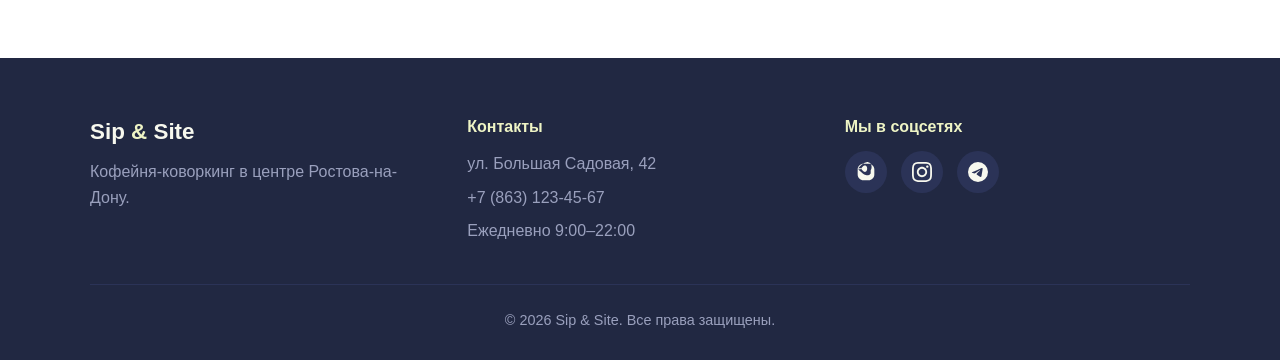
==== commit 84b3ebe1: "fix" ====
--- a/index.html
+++ b/index.html
@@ -2,7 +2,7 @@
 <html lang="ru">
 <head>
   <meta charset="UTF-8" />
-  <meta name="viewport" content="width=device-width, initial-scale=1.0"/>
+  <meta name="viewport" content="width=device-width, initial-scale=1.0, user-scalable=no" />
   <title>Sip & Site — кофейня-коворкинг в Ростове-на-Дону</title>
   <link rel="stylesheet" href="style.css" />
 </head>
@@ -32,8 +32,8 @@
     </div>
   </div>
   
-  <!-- Кружка которая прокручивается при скролле -->
-  <div class="scrolling-cup">
+  <!-- Кружка с анимацией при скролле -->
+  <div class="scrolling-cup" id="scrollingCup">
     <img src="images/matcha.png" alt="Матча латте">
   </div>
 </section>
@@ -46,28 +46,28 @@
     <div class="features__grid">
       <div class="card feature">
         <div class="feature__icon">
-          <svg viewBox="0 0 24 24"><path d="M12 2C6.48 2 2 6.48 2 12s4.48 10 10 10 10-4.48 10-10S17.52 2 12 2zm0 18c-4.41 0-8-3.59-8-8s3.59-8 8-8 8 3.59 8 8-3.59 8-8 8z"/></svg>
+          <svg viewBox="0 0 24 24" fill="none" stroke="currentColor" stroke-width="1.5"><circle cx="12" cy="12" r="10"/><path d="M12 8v4l3 3"/></svg>
         </div>
         <h3 class="feature__title">Свежая обжарка</h3>
         <p class="feature__text">Зёрна обжариваем небольшими партиями каждую неделю.</p>
       </div>
       <div class="card feature">
         <div class="feature__icon">
-          <svg viewBox="0 0 24 24"><path d="M12 2C6.48 2 2 6.48 2 12s4.48 10 10 10 10-4.48 10-10S17.52 2 12 2zm0 18c-4.41 0-8-3.59-8-8s3.59-8 8-8 8 3.59 8 8-3.59 8-8 8z"/></svg>
+          <svg viewBox="0 0 24 24" fill="none" stroke="currentColor" stroke-width="1.5"><path d="M5 13l4 4L19 7"/></svg>
         </div>
         <h3 class="feature__title">Быстрый Wi-Fi</h3>
         <p class="feature__text">Стабильный интернет до 500 Мбит/с без ограничений.</p>
       </div>
       <div class="card feature">
         <div class="feature__icon">
-          <svg viewBox="0 0 24 24"><path d="M12 2C6.48 2 2 6.48 2 12s4.48 10 10 10 10-4.48 10-10S17.52 2 12 2zm0 18c-4.41 0-8-3.59-8-8s3.59-8 8-8 8 3.59 8 8-3.59 8-8 8z"/></svg>
+          <svg viewBox="0 0 24 24" fill="none" stroke="currentColor" stroke-width="1.5"><rect x="4" y="8" width="16" height="12" rx="2"/><path d="M8 6v2M16 6v2"/></svg>
         </div>
         <h3 class="feature__title">Розетки у каждого стола</h3>
         <p class="feature__text">Заряжайте ноутбук и гаджеты, не отвлекаясь на поиски.</p>
       </div>
       <div class="card feature">
         <div class="feature__icon">
-          <svg viewBox="0 0 24 24"><path d="M12 2C6.48 2 2 6.48 2 12s4.48 10 10 10 10-4.48 10-10S17.52 2 12 2zm0 18c-4.41 0-8-3.59-8-8s3.59-8 8-8 8 3.59 8 8-3.59 8-8 8z"/></svg>
+          <svg viewBox="0 0 24 24" fill="none" stroke="currentColor" stroke-width="1.5"><path d="M12 3v2M12 19v2M5 12H3M21 12h-2M6.5 6.5l-1.5-1.5M18.5 17.5l-1.5-1.5"/><circle cx="12" cy="12" r="4"/></svg>
         </div>
         <h3 class="feature__title">Уютная атмосфера</h3>
         <p class="feature__text">Мягкий свет, удобные кресла и тихие зоны для фокуса.</p>
@@ -125,295 +125,53 @@
     <h2 class="section__title">Меню еды и напитков</h2>
     <p class="section__subtitle">Свежие напитки, авторские закуски и домашние десерты.</p>
 
-    <!-- Tabs Buttons -->
     <div class="tabs">
       <button class="tabs__btn is-active" data-tab="drinks">Напитки</button>
       <button class="tabs__btn" data-tab="snacks">Закуски и сэндвичи</button>
       <button class="tabs__btn" data-tab="desserts">Десерты</button>
     </div>
 
-    <!-- Tab Content: Drinks -->
     <div class="tab-content is-active" id="drinks">
-      <div class="product">
-        <div class="product__image"><img src="images/drink5.png" alt="Холодный шоколадный кофе"></div>
-        <div class="product__info">
-          <h3 class="product__name">Холодный шоколадный кофе</h3>
-          <p class="product__desc">Эспрессо, молоко и шоколадная крошка.</p>
-        </div>
-        <div class="product__price">280 ₽</div>
-      </div>
-      <div class="product">
-        <div class="product__image"><img src="images/drink6.png" alt="Клубничный латте"></div>
-        <div class="product__info">
-          <h3 class="product__name">Клубничный латте</h3>
-          <p class="product__desc">Свежая клубника, молоко и лёд.</p>
-        </div>
-        <div class="product__price">320 ₽</div>
-      </div>
-      <div class="product">
-        <div class="product__image"><img src="images/drink7.png" alt="Матча с Орео"></div>
-        <div class="product__info">
-          <h3 class="product__name">Матча с Орео</h3>
-          <p class="product__desc">Зеленый чай матча, молоко и крошка печенья.</p>
-        </div>
-        <div class="product__price">350 ₽</div>
-      </div>
-      <div class="product">
-        <div class="product__image"><img src="images/drink10.png" alt="Матча латте"></div>
-        <div class="product__info">
-          <h3 class="product__name">Матча латте</h3>
-          <p class="product__desc">Классический зеленый чай матча со сливочной пенкой.</p>
-        </div>
-        <div class="product__price">290 ₽</div>
-      </div>
-      <div class="product">
-        <div class="product__image"><img src="images/drink11.png" alt="Бабл-ти"></div>
-        <div class="product__info">
-          <h3 class="product__name">Бабл-ти</h3>
-          <p class="product__desc">Черный чай с молоком и тапиоковыми шариками.</p>
-        </div>
-        <div class="product__price">310 ₽</div>
-      </div>
-      <div class="product">
-        <div class="product__image"><img src="images/drink12.webp" alt="Карамельный фраппе"></div>
-        <div class="product__info">
-          <h3 class="product__name">Карамельный фраппе</h3>
-          <p class="product__desc">Кофе со льдом, карамелью и взбитыми сливками.</p>
-        </div>
-        <div class="product__price">340 ₽</div>
-      </div>
-      <div class="product">
-        <div class="product__image"><img src="images/drink28.png" alt="Летний коктейль с лавандой и лимоном"></div>
-        <div class="product__info">
-          <h3 class="product__name">Летний коктейль с лавандой и лимоном</h3>
-          <p class="product__desc">Свежий лимон, лаванда и газированная вода.</p>
-        </div>
-        <div class="product__price">260 ₽</div>
-      </div>
-      <div class="product">
-        <div class="product__image"><img src="images/drink29.png" alt="Тропический лимонад"></div>
-        <div class="product__info">
-          <h3 class="product__name">Тропический лимонад</h3>
-          <p class="product__desc">Свежий лимон, ананас и газированная вода.</p>
-        </div>
-        <div class="product__price">300 ₽</div>
-      </div>
-      <div class="product">
-        <div class="product__image"><img src="images/drink30.jpg" alt="Протеиновый коктейль с лимоном"></div>
-        <div class="product__info">
-          <h3 class="product__name">Протеиновый коктейль с лимоном</h3>
-          <p class="product__desc">Свежий лимон, протеин и ванильное мороженое.</p>
-        </div>
-        <div class="product__price">330 ₽</div>
-      </div>
-      <div class="product">
-        <div class="product__image"><img src="images/drink31.jpg" alt="Ягодный милкшейк"></div>
-        <div class="product__info">
-          <h3 class="product__name">Ягодный милкшейк</h3>
-          <p class="product__desc">Малина, черника и ванильное мороженое.</p>
-        </div>
-        <div class="product__price">360 ₽</div>
-      </div>
-    </div>
-
-    <!-- Tab Content: Snacks -->
+      <div class="product"><div class="product__image"><img src="images/drink5.png" alt="Холодный шоколадный кофе"></div><div class="product__info"><h3 class="product__name">Холодный шоколадный кофе</h3><p class="product__desc">Эспрессо, молоко и шоколадная крошка.</p></div><div class="product__price">280 ₽</div></div>
+      <div class="product"><div class="product__image"><img src="images/drink6.png" alt="Клубничный латте"></div><div class="product__info"><h3 class="product__name">Клубничный латте</h3><p class="product__desc">Свежая клубника, молоко и лёд.</p></div><div class="product__price">320 ₽</div></div>
+      <div class="product"><div class="product__image"><img src="images/drink7.png" alt="Матча с Орео"></div><div class="product__info"><h3 class="product__name">Матча с Орео</h3><p class="product__desc">Зеленый чай матча, молоко и крошка печенья.</p></div><div class="product__price">350 ₽</div></div>
+      <div class="product"><div class="product__image"><img src="images/drink10.png" alt="Матча латте"></div><div class="product__info"><h3 class="product__name">Матча латте</h3><p class="product__desc">Классический зеленый чай матча со сливочной пенкой.</p></div><div class="product__price">290 ₽</div></div>
+      <div class="product"><div class="product__image"><img src="images/drink11.png" alt="Бабл-ти"></div><div class="product__info"><h3 class="product__name">Бабл-ти</h3><p class="product__desc">Черный чай с молоком и тапиоковыми шариками.</p></div><div class="product__price">310 ₽</div></div>
+      <div class="product"><div class="product__image"><img src="images/drink12.webp" alt="Карамельный фраппе"></div><div class="product__info"><h3 class="product__name">Карамельный фраппе</h3><p class="product__desc">Кофе со льдом, карамелью и взбитыми сливками.</p></div><div class="product__price">340 ₽</div></div>
+      <div class="product"><div class="product__image"><img src="images/drink28.png" alt="Летний коктейль с лавандой и лимоном"></div><div class="product__info"><h3 class="product__name">Летний коктейль с лавандой и лимоном</h3><p class="product__desc">Свежий лимон, лаванда и газированная вода.</p></div><div class="product__price">260 ₽</div></div>
+      <div class="product"><div class="product__image"><img src="images/drink29.png" alt="Тропический лимонад"></div><div class="product__info"><h3 class="product__name">Тропический лимонад</h3><p class="product__desc">Свежий лимон, ананас и газированная вода.</p></div><div class="product__price">300 ₽</div></div>
+      <div class="product"><div class="product__image"><img src="images/drink30.jpg" alt="Протеиновый коктейль с лимоном"></div><div class="product__info"><h3 class="product__name">Протеиновый коктейль с лимоном</h3><p class="product__desc">Свежий лимон, протеин и ванильное мороженое.</p></div><div class="product__price">330 ₽</div></div>
+      <div class="product"><div class="product__image"><img src="images/drink31.jpg" alt="Ягодный милкшейк"></div><div class="product__info"><h3 class="product__name">Ягодный милкшейк</h3><p class="product__desc">Малина, черника и ванильное мороженое.</p></div><div class="product__price">360 ₽</div></div>
+    </div>
+
     <div class="tab-content" id="snacks">
-      <div class="product">
-        <div class="product__image"><img src="images/snack0.png" alt="Брускетта с креветками и авокадо"></div>
-        <div class="product__info">
-          <h3 class="product__name">Брускетта с креветками и авокадо</h3>
-          <p class="product__desc">Авокадо, тигровые креветки и зелень.</p>
-        </div>
-        <div class="product__price">480 ₽</div>
-      </div>
-      <div class="product">
-        <div class="product__image"><img src="images/snack2.png" alt="Брускетта с инжиром и прошутто"></div>
-        <div class="product__info">
-          <h3 class="product__name">Брускетта с инжиром и прошутто</h3>
-          <p class="product__desc">Сливочный сыр, вяленое мясо и свежий инжир.</p>
-        </div>
-        <div class="product__price">420 ₽</div>
-      </div>
-      <div class="product">
-        <div class="product__image"><img src="images/snack8.png" alt="Классический сэндвич с лососем"></div>
-        <div class="product__info">
-          <h3 class="product__name">Классический сэндвич с лососем</h3>
-          <p class="product__desc">Слабосоленый лосось, чиабатта, огурцы и руккола.</p>
-        </div>
-        <div class="product__price">450 ₽</div>
-      </div>
-      <div class="product">
-        <div class="product__image"><img src="images/snack9.png" alt="Сэндвич с ветчиной и яйцом"></div>
-        <div class="product__info">
-          <h3 class="product__name">Сэндвич с ветчиной и яйцом</h3>
-          <p class="product__desc">Ветчина, омлет, сыр и горчица на хрустящей чиабатте.</p>
-        </div>
-        <div class="product__price">390 ₽</div>
-      </div>
-      <div class="product">
-        <div class="product__image"><img src="images/snack24.png" alt="Куриный сэндвич с авокадо"></div>
-        <div class="product__info">
-          <h3 class="product__name">Куриный сэндвич с авокадо</h3>
-          <p class="product__desc">Жареная курица, авокадо и соус барбекю.</p>
-        </div>
-        <div class="product__price">410 ₽</div>
-      </div>
-      <div class="product">
-        <div class="product__image"><img src="images/snack25.png" alt="Сэндвич со стейком из говядины"></div>
-        <div class="product__info">
-          <h3 class="product__name">Сэндвич со стейком из говядины</h3>
-          <p class="product__desc">Говяжий стейк, чеддер, руккола, авокадо и соус.</p>
-        </div>
-        <div class="product__price">520 ₽</div>
-      </div>
-      <div class="product">
-        <div class="product__image"><img src="images/snack27.png" alt="Брускетта с вялеными томатами и кедровыми орехами"></div>
-        <div class="product__info">
-          <h3 class="product__name">Брускетта с вялеными томатами и кедровыми орехами</h3>
-          <p class="product__desc">Чиабатта, вяленые помидоры, базилик и кедровые орехи.</p>
-        </div>
-        <div class="product__price">370 ₽</div>
-      </div>
-      <div class="product">
-        <div class="product__image"><img src="images/snack32.jpg" alt="Брускетта с грушей и сыром"></div>
-        <div class="product__info">
-          <h3 class="product__name">Брускетта с грушей и сыром</h3>
-          <p class="product__desc">Горгонзола, груша, мёд и грецкие орехи.</p>
-        </div>
-        <div class="product__price">400 ₽</div>
-      </div>
-      <div class="product">
-        <div class="product__image"><img src="images/salat33.jpg" alt="Салат Цезарь"></div>
-        <div class="product__info">
-          <h3 class="product__name">Салат Цезарь</h3>
-          <p class="product__desc">Романо, курица, пармезан и сухарики.</p>
-        </div>
-        <div class="product__price">460 ₽</div>
-      </div>
-      <div class="product">
-        <div class="product__image"><img src="images/salat34.jpg" alt="Салат с авокадо и киноа"></div>
-        <div class="product__info">
-          <h3 class="product__name">Салат с авокадо и киноа</h3>
-          <p class="product__desc">Киноа, авокадо, шпинат и лимонный дрессинг.</p>
-        </div>
-        <div class="product__price">490 ₽</div>
-      </div>
-    </div>
-
-    <!-- Tab Content: Desserts -->
+      <div class="product"><div class="product__image"><img src="images/snack0.png" alt="Брускетта с креветками и авокадо"></div><div class="product__info"><h3 class="product__name">Брускетта с креветками и авокадо</h3><p class="product__desc">Авокадо, тигровые креветки и зелень.</p></div><div class="product__price">480 ₽</div></div>
+      <div class="product"><div class="product__image"><img src="images/snack2.png" alt="Брускетта с инжиром и прошутто"></div><div class="product__info"><h3 class="product__name">Брускетта с инжиром и прошутто</h3><p class="product__desc">Сливочный сыр, вяленое мясо и свежий инжир.</p></div><div class="product__price">420 ₽</div></div>
+      <div class="product"><div class="product__image"><img src="images/snack8.png" alt="Классический сэндвич с лососем"></div><div class="product__info"><h3 class="product__name">Классический сэндвич с лососем</h3><p class="product__desc">Слабосоленый лосось, чиабатта, огурцы и руккола.</p></div><div class="product__price">450 ₽</div></div>
+      <div class="product"><div class="product__image"><img src="images/snack9.png" alt="Сэндвич с ветчиной и яйцом"></div><div class="product__info"><h3 class="product__name">Сэндвич с ветчиной и яйцом</h3><p class="product__desc">Ветчина, омлет, сыр и горчица на хрустящей чиабатте.</p></div><div class="product__price">390 ₽</div></div>
+      <div class="product"><div class="product__image"><img src="images/snack24.png" alt="Куриный сэндвич с авокадо"></div><div class="product__info"><h3 class="product__name">Куриный сэндвич с авокадо</h3><p class="product__desc">Жареная курица, авокадо и соус барбекю.</p></div><div class="product__price">410 ₽</div></div>
+      <div class="product"><div class="product__image"><img src="images/snack25.png" alt="Сэндвич со стейком из говядины"></div><div class="product__info"><h3 class="product__name">Сэндвич со стейком из говядины</h3><p class="product__desc">Говяжий стейк, чеддер, руккола, авокадо и соус.</p></div><div class="product__price">520 ₽</div></div>
+      <div class="product"><div class="product__image"><img src="images/snack27.png" alt="Брускетта с вялеными томатами и кедровыми орехами"></div><div class="product__info"><h3 class="product__name">Брускетта с вялеными томатами и кедровыми орехами</h3><p class="product__desc">Чиабатта, вяленые помидоры, базилик и кедровые орехи.</p></div><div class="product__price">370 ₽</div></div>
+      <div class="product"><div class="product__image"><img src="images/snack32.jpg" alt="Брускетта с грушей и сыром"></div><div class="product__info"><h3 class="product__name">Брускетта с грушей и сыром</h3><p class="product__desc">Горгонзола, груша, мёд и грецкие орехи.</p></div><div class="product__price">400 ₽</div></div>
+      <div class="product"><div class="product__image"><img src="images/salat33.jpg" alt="Салат Цезарь"></div><div class="product__info"><h3 class="product__name">Салат Цезарь</h3><p class="product__desc">Романо, курица, пармезан и сухарики.</p></div><div class="product__price">460 ₽</div></div>
+      <div class="product"><div class="product__image"><img src="images/salat34.jpg" alt="Салат с авокадо и киноа"></div><div class="product__info"><h3 class="product__name">Салат с авокадо и киноа</h3><p class="product__desc">Киноа, авокадо, шпинат и лимонный дрессинг.</p></div><div class="product__price">490 ₽</div></div>
+    </div>
+
     <div class="tab-content" id="desserts">
-      <div class="product">
-        <div class="product__image"><img src="images/dessert1.png" alt="Малиновый чизкейк и белый шоколад"></div>
-        <div class="product__info">
-          <h3 class="product__name">Малиновый чизкейк и белый шоколад</h3>
-          <p class="product__desc">Нежный сыр, малиновый соус и свежие ягоды.</p>
-        </div>
-        <div class="product__price">350 ₽</div>
-      </div>
-      <div class="product">
-        <div class="product__image"><img src="images/dessert3.png" alt="Круассан с фисташкой и малиной"></div>
-        <div class="product__info">
-          <h3 class="product__name">Круассан с фисташкой и малиной</h3>
-          <p class="product__desc">Воздушная слоеная выпечка, фисташковый крем и ягоды.</p>
-        </div>
-        <div class="product__price">310 ₽</div>
-      </div>
-      <div class="product">
-        <div class="product__image"><img src="images/dessert4.png" alt="Брауни с орехами"></div>
-        <div class="product__info">
-          <h3 class="product__name">Брауни с орехами</h3>
-          <p class="product__desc">Шоколадный бисквит с глазурью и фундуком.</p>
-        </div>
-        <div class="product__price">280 ₽</div>
-      </div>
-      <div class="product">
-        <div class="product__image"><img src="images/dessert13.png" alt="Корпусный мандарин"></div>
-        <div class="product__info">
-          <h3 class="product__name">Корпусный мандарин</h3>
-          <p class="product__desc">Цитрусовая начинка и нежный крем.</p>
-        </div>
-        <div class="product__price">300 ₽</div>
-      </div>
-      <div class="product">
-        <div class="product__image"><img src="images/dessert14.png" alt="Корпусная вишня"></div>
-        <div class="product__info">
-          <h3 class="product__name">Корпусная вишня</h3>
-          <p class="product__desc">Нежная вишнёвая начинка.</p>
-        </div>
-        <div class="product__price">320 ₽</div>
-      </div>
-      <div class="product">
-        <div class="product__image"><img src="images/dessert15.png" alt="Корпусный лимон"></div>
-        <div class="product__info">
-          <h3 class="product__name">Корпусный лимон</h3>
-          <p class="product__desc">Кислый лимонный курд и воздушная меренга.</p>
-        </div>
-        <div class="product__price">340 ₽</div>
-      </div>
-      <div class="product">
-        <div class="product__image"><img src="images/dessert16.png" alt="Корпусное яблоко"></div>
-        <div class="product__info">
-          <h3 class="product__name">Корпусное яблоко</h3>
-          <p class="product__desc">Тёплые яблоки, корица и песочное тесто.</p>
-        </div>
-        <div class="product__price">330 ₽</div>
-      </div>
-      <div class="product">
-        <div class="product__image"><img src="images/dessert17.png" alt="Корпусный персик"></div>
-        <div class="product__info">
-          <h3 class="product__name">Корпусный персик</h3>
-          <p class="product__desc">Спелые персики и миндальный крем.</p>
-        </div>
-        <div class="product__price">350 ₽</div>
-      </div>
-      <div class="product">
-        <div class="product__image"><img src="images/dessert18.png" alt="Корпусный инжир"></div>
-        <div class="product__info">
-          <h3 class="product__name">Корпусный инжир</h3>
-          <p class="product__desc">Свежий инжир, мёд и козий сыр.</p>
-        </div>
-        <div class="product__price">360 ₽</div>
-      </div>
-      <div class="product">
-        <div class="product__image"><img src="images/dessert19.png" alt="Шоколадный круассан с бананом"></div>
-        <div class="product__info">
-          <h3 class="product__name">Шоколадный круассан с бананом</h3>
-          <p class="product__desc">Тёмный шоколад внутри хрустящего теста.</p>
-        </div>
-        <div class="product__price">290 ₽</div>
-      </div>
-      <div class="product">
-        <div class="product__image"><img src="images/dessert20.png" alt="Круассан с миндалём"></div>
-        <div class="product__info">
-          <h3 class="product__name">Круассан с миндалём</h3>
-          <p class="product__desc">Миндальный крем и посыпка из орехов.</p>
-        </div>
-        <div class="product__price">300 ₽</div>
-      </div>
-      <div class="product">
-        <div class="product__image"><img src="images/dessert21.png" alt="Круассан с кремчизом и ягодами голубики"></div>
-        <div class="product__info">
-          <h3 class="product__name">Круассан с кремчизом и ягодами голубики</h3>
-          <p class="product__desc">Свежие ягоды и сливочный крем.</p>
-        </div>
-        <div class="product__price">310 ₽</div>
-      </div>
-      <div class="product">
-        <div class="product__image"><img src="images/dessert22.png" alt="Круассан с клубникой"></div>
-        <div class="product__info">
-          <h3 class="product__name">Круассан с клубникой</h3>
-          <p class="product__desc">Свежая клубника и сливочный крем.</p>
-        </div>
-        <div class="product__price">300 ₽</div>
-      </div>
-      <div class="product">
-        <div class="product__image"><img src="images/dessert23.png" alt="Японский бисквит"></div>
-        <div class="product__info">
-          <h3 class="product__name">Японский бисквит</h3>
-          <p class="product__desc">Легкий и воздушный бисквит.</p>
-        </div>
-        <div class="product__price">370 ₽</div>
-      </div>
+      <div class="product"><div class="product__image"><img src="images/dessert1.png" alt="Малиновый чизкейк и белый шоколад"></div><div class="product__info"><h3 class="product__name">Малиновый чизкейк и белый шоколад</h3><p class="product__desc">Нежный сыр, малиновый соус и свежие ягоды.</p></div><div class="product__price">350 ₽</div></div>
+      <div class="product"><div class="product__image"><img src="images/dessert3.png" alt="Круассан с фисташкой и малиной"></div><div class="product__info"><h3 class="product__name">Круассан с фисташкой и малиной</h3><p class="product__desc">Воздушная слоеная выпечка, фисташковый крем и ягоды.</p></div><div class="product__price">310 ₽</div></div>
+      <div class="product"><div class="product__image"><img src="images/dessert4.png" alt="Брауни с орехами"></div><div class="product__info"><h3 class="product__name">Брауни с орехами</h3><p class="product__desc">Шоколадный бисквит с глазурью и фундуком.</p></div><div class="product__price">280 ₽</div></div>
+      <div class="product"><div class="product__image"><img src="images/dessert13.png" alt="Корпусный мандарин"></div><div class="product__info"><h3 class="product__name">Корпусный мандарин</h3><p class="product__desc">Цитрусовая начинка и нежный крем.</p></div><div class="product__price">300 ₽</div></div>
+      <div class="product"><div class="product__image"><img src="images/dessert14.png" alt="Корпусная вишня"></div><div class="product__info"><h3 class="product__name">Корпусная вишня</h3><p class="product__desc">Нежная вишнёвая начинка.</p></div><div class="product__price">320 ₽</div></div>
+      <div class="product"><div class="product__image"><img src="images/dessert15.png" alt="Корпусный лимон"></div><div class="product__info"><h3 class="product__name">Корпусный лимон</h3><p class="product__desc">Кислый лимонный курд и воздушная меренга.</p></div><div class="product__price">340 ₽</div></div>
+      <div class="product"><div class="product__image"><img src="images/dessert16.png" alt="Корпусное яблоко"></div><div class="product__info"><h3 class="product__name">Корпусное яблоко</h3><p class="product__desc">Тёплые яблоки, корица и песочное тесто.</p></div><div class="product__price">330 ₽</div></div>
+      <div class="product"><div class="product__image"><img src="images/dessert17.png" alt="Корпусный персик"></div><div class="product__info"><h3 class="product__name">Корпусный персик</h3><p class="product__desc">Спелые персики и миндальный крем.</p></div><div class="product__price">350 ₽</div></div>
+      <div class="product"><div class="product__image"><img src="images/dessert18.png" alt="Корпусный инжир"></div><div class="product__info"><h3 class="product__name">Корпусный инжир</h3><p class="product__desc">Свежий инжир, мёд и козий сыр.</p></div><div class="product__price">360 ₽</div></div>
+      <div class="product"><div class="product__image"><img src="images/dessert19.png" alt="Шоколадный круассан с бананом"></div><div class="product__info"><h3 class="product__name">Шоколадный круассан с бананом</h3><p class="product__desc">Тёмный шоколад внутри хрустящего теста.</p></div><div class="product__price">290 ₽</div></div>
+      <div class="product"><div class="product__image"><img src="images/dessert20.png" alt="Круассан с миндалём"></div><div class="product__info"><h3 class="product__name">Круассан с миндалём</h3><p class="product__desc">Миндальный крем и посыпка из орехов.</p></div><div class="product__price">300 ₽</div></div>
+      <div class="product"><div class="product__image"><img src="images/dessert21.png" alt="Круассан с кремчизом и ягодами голубики"></div><div class="product__info"><h3 class="product__name">Круассан с кремчизом и ягодами голубики</h3><p class="product__desc">Свежие ягоды и сливочный крем.</p></div><div class="product__price">310 ₽</div></div>
+      <div class="product"><div class="product__image"><img src="images/dessert22.png" alt="Круассан с клубникой"></div><div class="product__info"><h3 class="product__name">Круассан с клубникой</h3><p class="product__desc">Свежая клубника и сливочный крем.</p></div><div class="product__price">300 ₽</div></div>
+      <div class="product"><div class="product__image"><img src="images/dessert23.png" alt="Японский бисквит"></div><div class="product__info"><h3 class="product__name">Японский бисквит</h3><p class="product__desc">Легкий и воздушный бисквит.</p></div><div class="product__price">370 ₽</div></div>
     </div>
   </div>
 </section>
@@ -442,7 +200,7 @@
   <div class="container">
     <h2 class="section__title">Бронирование места</h2>
     <p class="section__subtitle">Оставьте заявку — мы подтвердим бронь по телефону.</p>
-    <form class="form">
+    <form class="form" id="bookingForm">
       <div class="form__group">
         <label for="name" class="form__label">Имя</label>
         <input type="text" id="name" class="form__input" placeholder="Ваше имя" required />
@@ -501,45 +259,6 @@
   </div>
 </footer>
 
-<script>
-  // Анимация кружки при скролле
-  const scrollingCup = document.querySelector('.scrolling-cup');
-  
-  if (scrollingCup) {
-    window.addEventListener('scroll', () => {
-      const scrolled = window.pageYOffset;
-      const heroSection = document.querySelector('.hero');
-      const heroHeight = heroSection.offsetHeight;
-      const windowHeight = window.innerHeight;
-      
-      // Прогресс скролла (0 to 1)
-      const scrollProgress = scrolled / (heroHeight - windowHeight);
-      const clampedProgress = Math.min(Math.max(scrollProgress, 0), 1);
-      
-      // Движение ВЛЕВО и вращение
-      const rotation = clampedProgress * -720; // 2 оборота
-      const translateX = clampedProgress * -800; // Движение влево на 800px
-      
-      scrollingCup.style.transform = `translateY(-50%) translateX(${translateX}px) rotate(${rotation}deg)`;
-      
-      // Плавное исчезновение
-      if (clampedProgress > 0.7) {
-        scrollingCup.style.opacity = 0.6 - ((clampedProgress - 0.7) * 2);
-      } else {
-        scrollingCup.style.opacity = 0.6;
-      }
-    });
-  }
-  
-  // Табы меню
-  document.querySelectorAll('.tabs__btn').forEach(btn => {
-    btn.addEventListener('click', () => {
-      document.querySelectorAll('.tabs__btn').forEach(b => b.classList.remove('is-active'));
-      document.querySelectorAll('.tab-content').forEach(c => c.classList.remove('is-active'));
-      btn.classList.add('is-active');
-      document.getElementById(btn.getAttribute('data-tab')).classList.add('is-active');
-    });
-  });
-</script>
+<script src="script.js"></script>
 </body>
-</html>
+</html>
--- a/style.css
+++ b/style.css
@@ -12,7 +12,7 @@
 * { margin: 0; padding: 0; box-sizing: border-box; }
 html { scroll-behavior: smooth; }
 body {
-  font-family: Inter, Arial, sans-serif;
+  font-family: 'Inter', -apple-system, BlinkMacSystemFont, 'Segoe UI', Arial, sans-serif;
   color: var(--color-dark);
   background-color: var(--color-light);
   line-height: 1.6;
@@ -128,14 +128,18 @@
   color: var(--color-light);
   padding: 110px 0;
   position: relative;
-  overflow: visible;
-}
+  overflow: hidden;
+  min-height: 100vh;
+  display: flex;
+  align-items: center;
+}
+
 .hero__inner {
-  display: grid;
-  grid-template-columns: 1fr;
-  gap: 16px;
+  position: relative;
+  z-index: 2;
   max-width: 720px;
 }
+
 .hero__title {
   font-size: 3rem;
   line-height: 1.15;
@@ -153,17 +157,18 @@
   gap: 16px;
 }
 
-/* Scrolling Cup - кружка которая прокручивается */
+/* Scrolling Cup - исправленная анимация */
 .scrolling-cup {
   position: absolute;
-  right: -150px;
+  right: 5%;
   top: 50%;
-  transform: translateY(-50%) rotate(0deg);
-  width: 280px;
-  height: 280px;
+  transform: translateY(-50%) translateX(0) rotate(0deg);
+  width: min(350px, 45vw);
+  height: min(350px, 45vw);
   pointer-events: none;
-  z-index: 10;
-  will-change: transform;
+  z-index: 1;
+  will-change: transform, opacity;
+  transition: opacity 0.1s linear;
 }
 
 .scrolling-cup img {
@@ -424,17 +429,23 @@
   .map__grid { grid-template-columns: 1fr; }
   .footer__grid { grid-template-columns: 1fr; }
   .hero__title { font-size: 2.3rem; }
-  
+  .hero { padding: 80px 0; min-height: auto; }
   .scrolling-cup {
-    width: 220px;
-    height: 220px;
-    right: -100px;
+    width: min(280px, 40vw);
+    height: min(280px, 40vw);
+    right: 2%;
   }
 }
 
 @media (max-width: 768px) {
   .product__image {
     width: 90px;
+  }
+  .scrolling-cup {
+    width: min(220px, 35vw);
+    height: min(220px, 35vw);
+    right: -20px;
+    opacity: 0.5;
   }
 }
 
@@ -443,8 +454,8 @@
   .features__grid { grid-template-columns: 1fr; }
   .tab-content.is-active { grid-template-columns: 1fr; }
   .form { grid-template-columns: 1fr; }
-  .hero { padding: 70px 0; }
-  .hero__title { font-size: 2rem; }
+  .hero { padding: 60px 0; }
+  .hero__title { font-size: 1.8rem; }
   .header__inner { flex-direction: column; align-items: flex-start; }
   
   .product {
@@ -465,6 +476,10 @@
   }
   
   .scrolling-cup {
-    display: none;
-  }
-}
+    display: block !important;
+    width: min(180px, 30vw);
+    height: min(180px, 30vw);
+    right: -30px;
+    opacity: 0.35;
+  }
+}
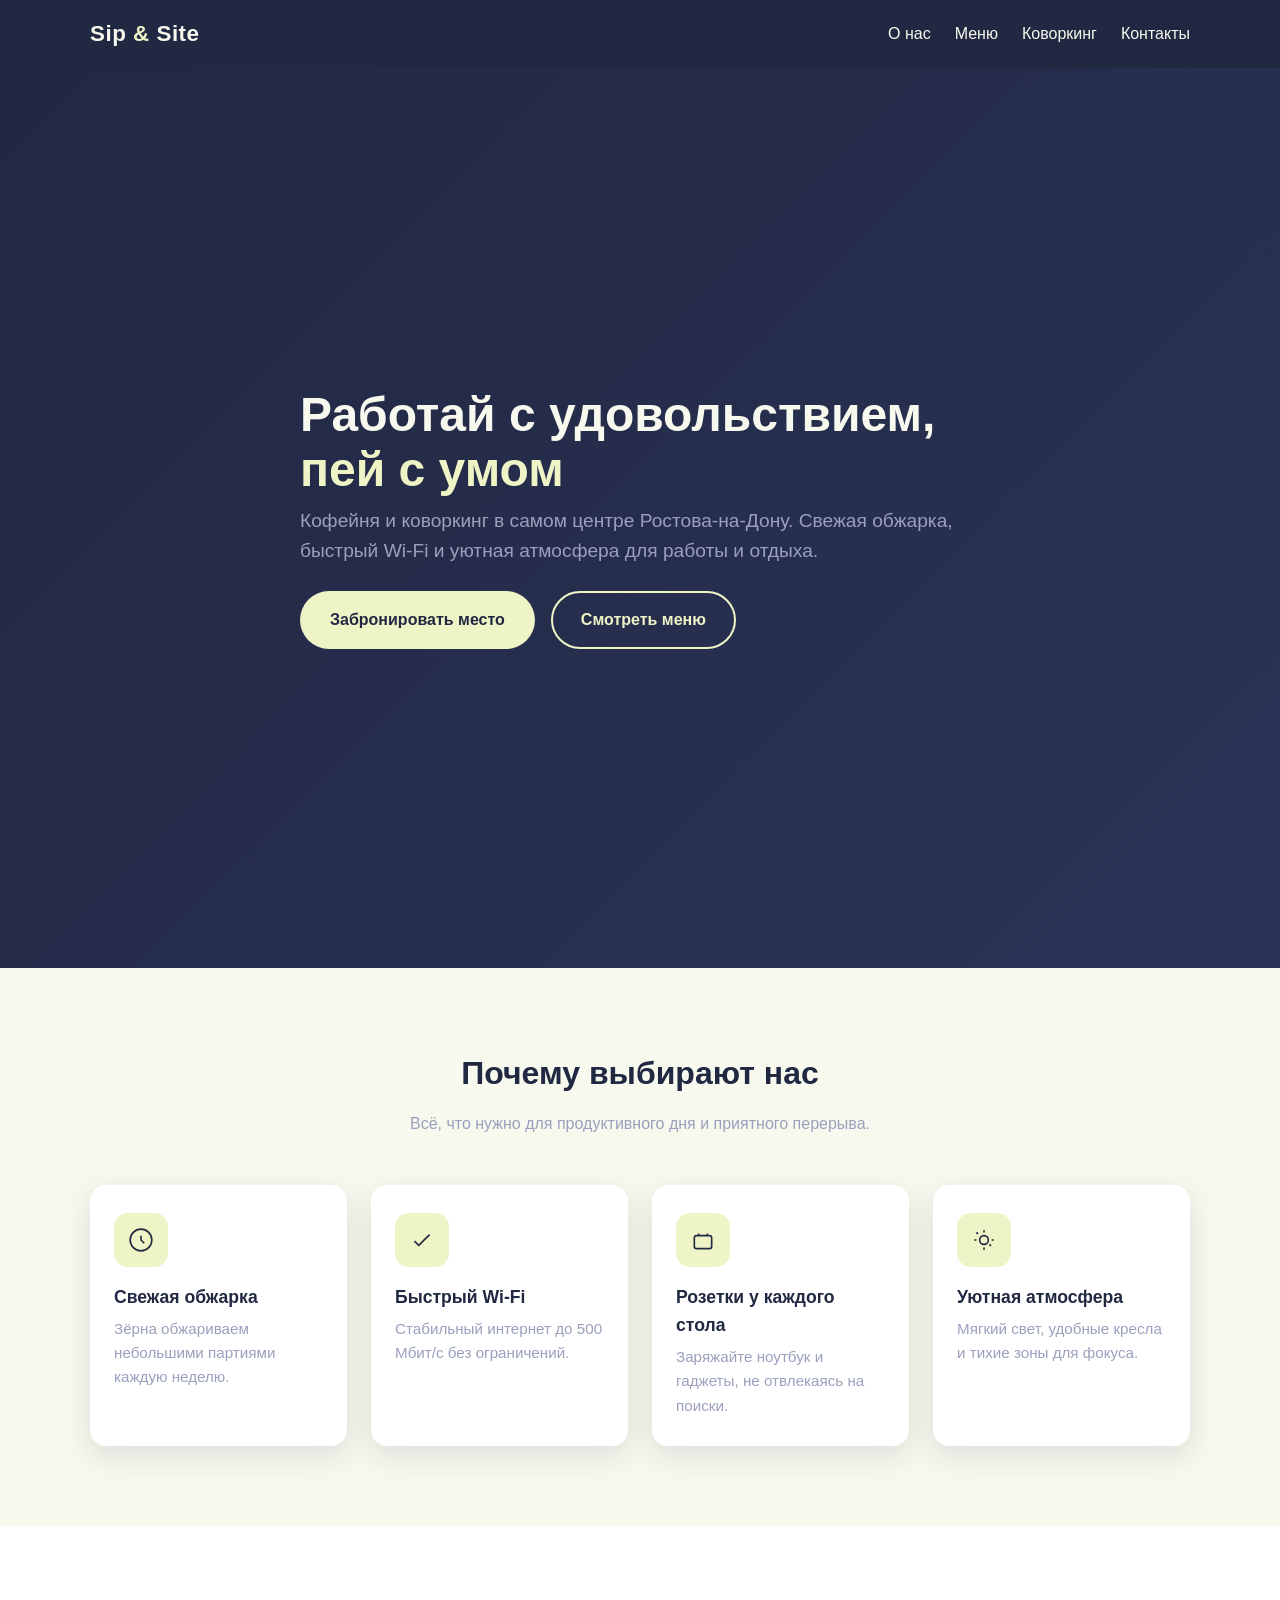
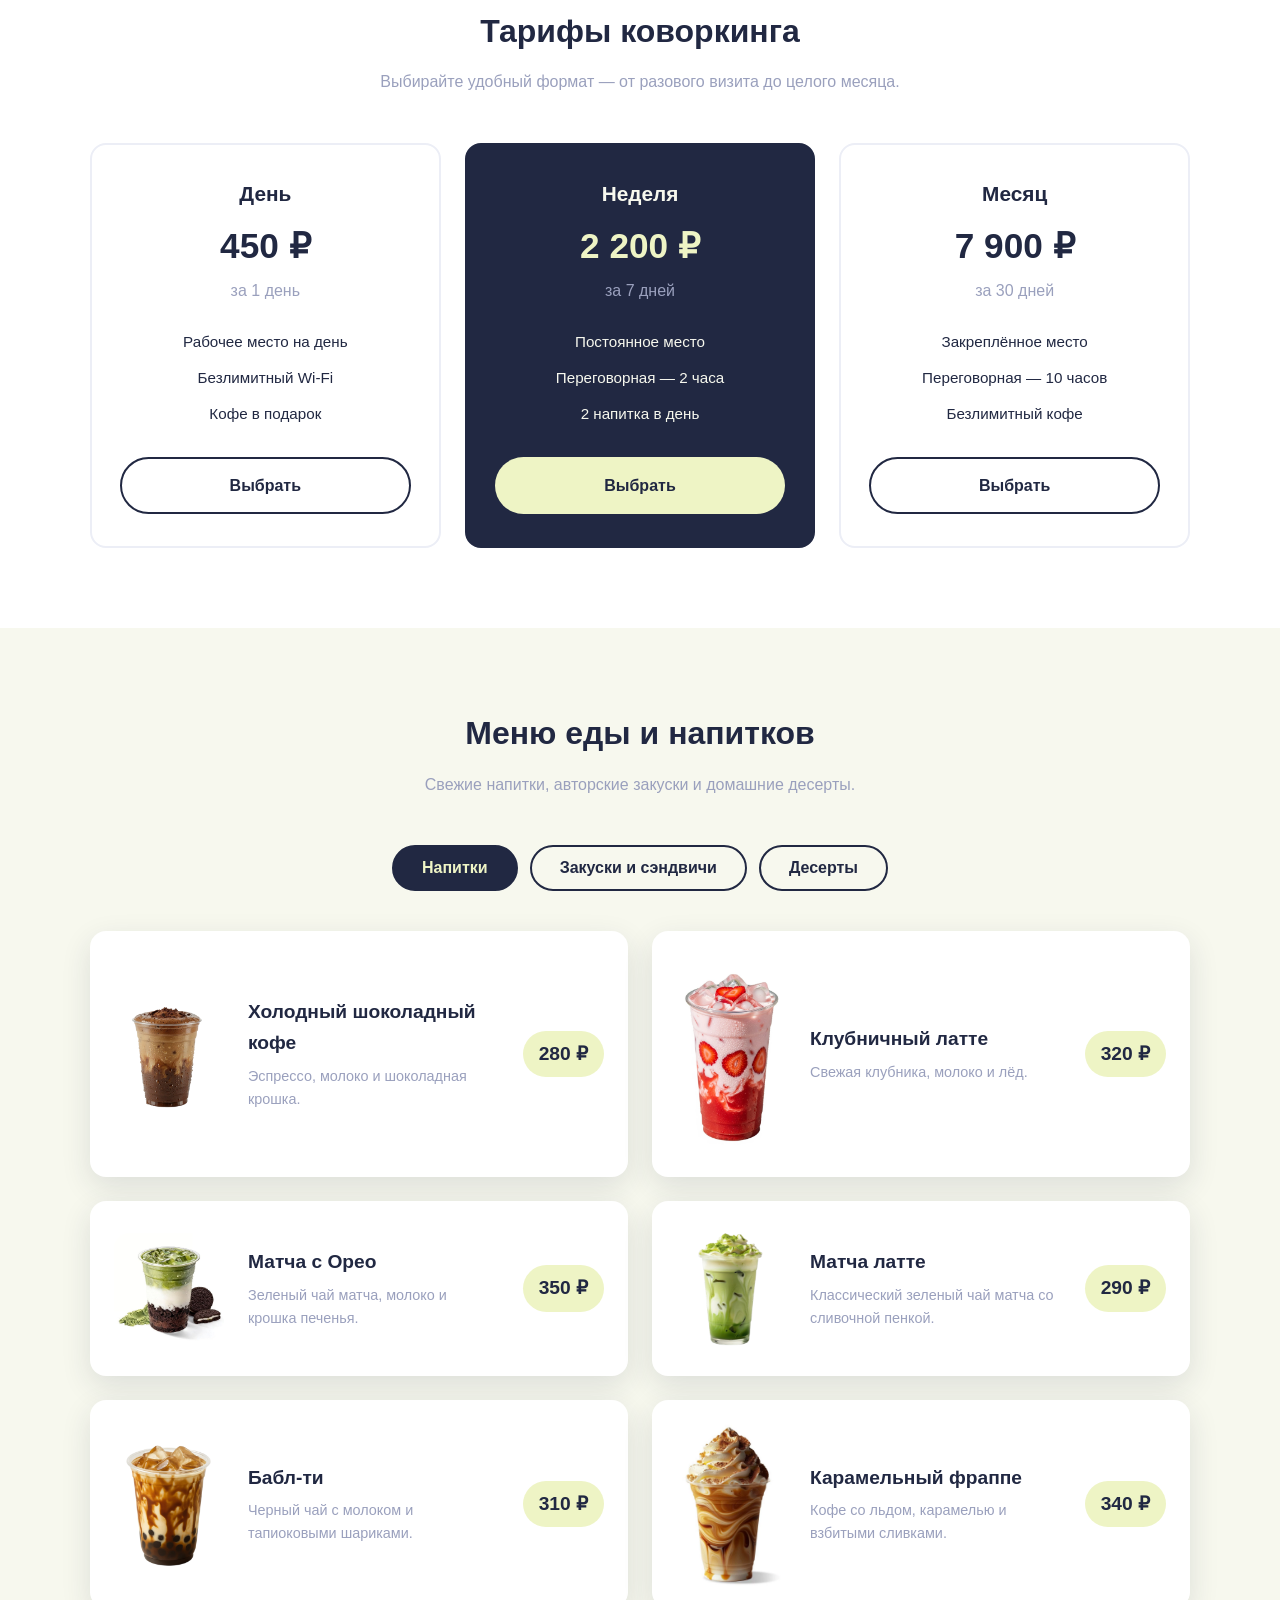
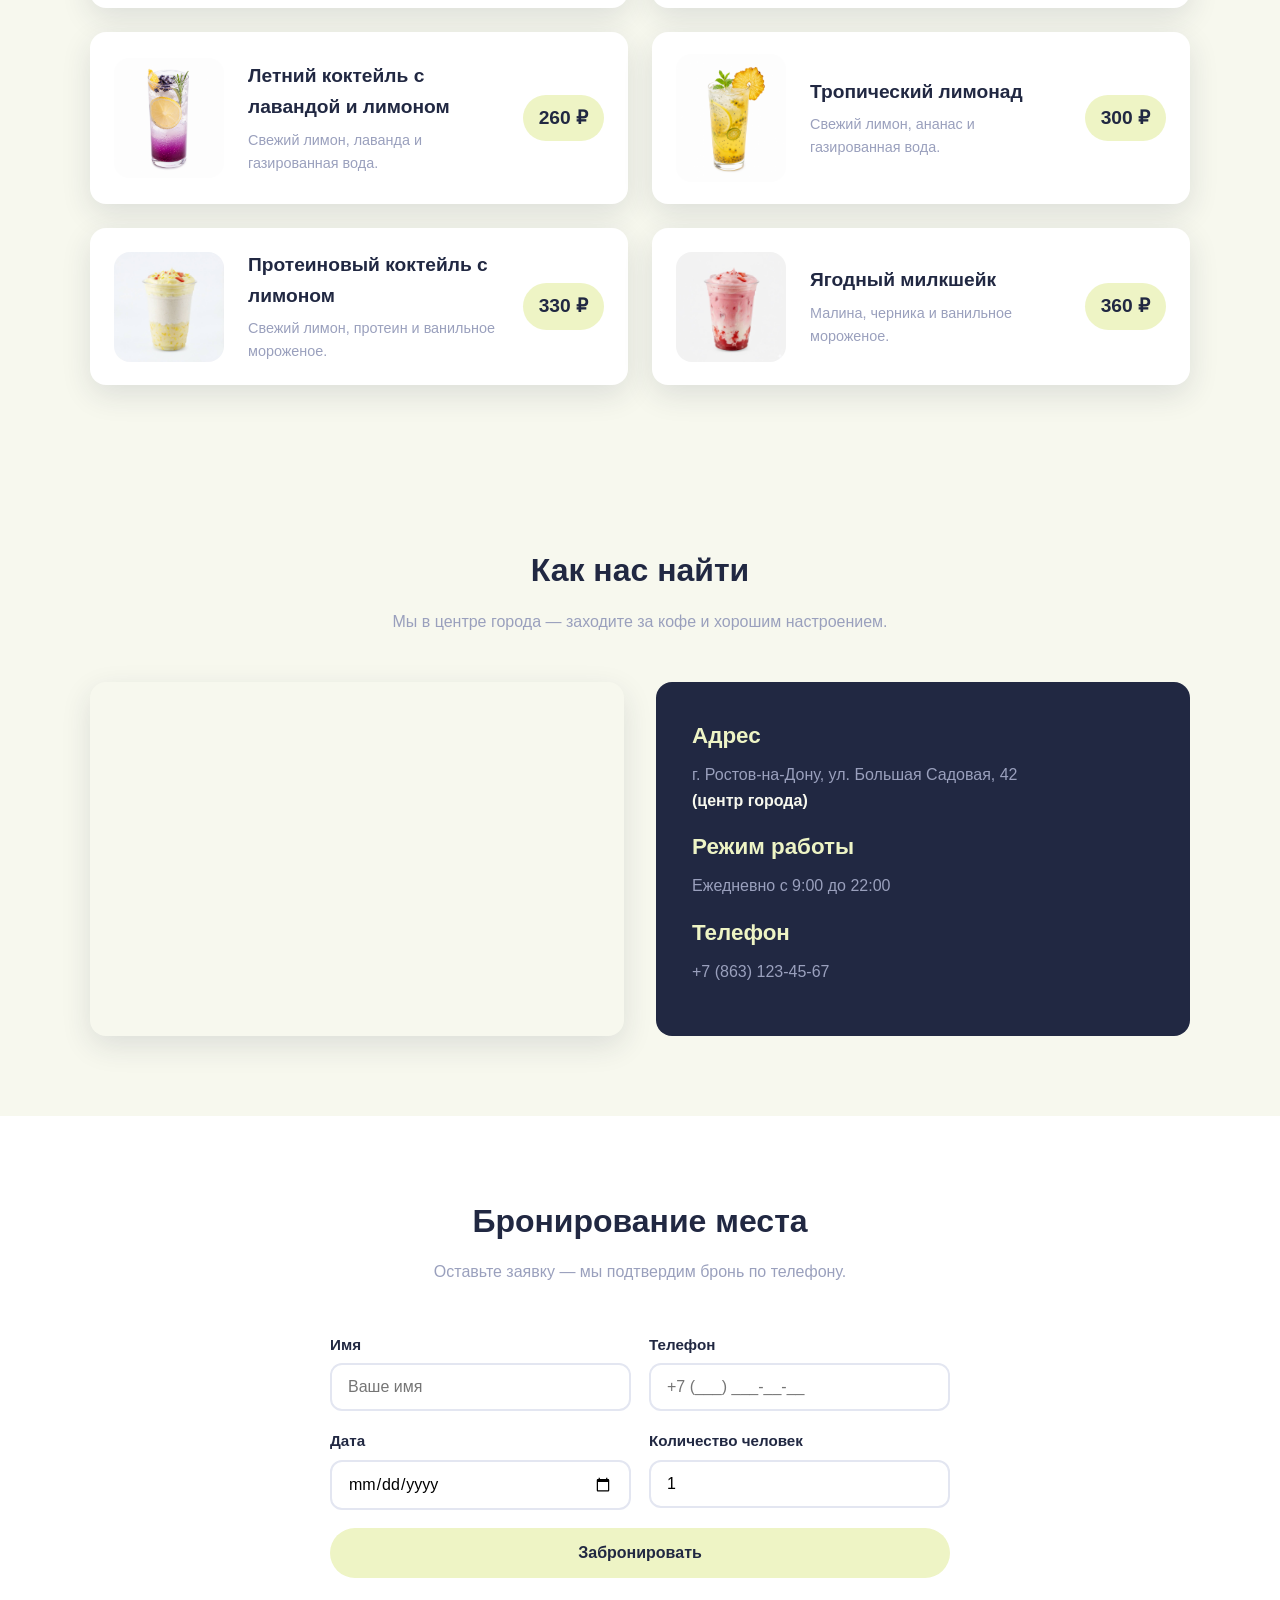
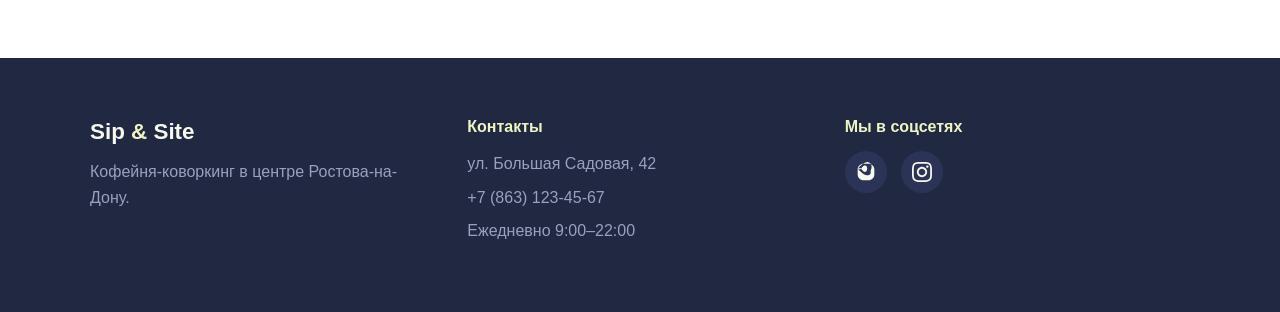
==== commit 13bd8efc: "delite animation" ====
--- a/index.html
+++ b/index.html
@@ -30,11 +30,6 @@
       <a href="#booking" class="btn btn--primary">Забронировать место</a>
       <a href="#menu" class="btn btn--ghost">Смотреть меню</a>
     </div>
-  </div>
-  
-  <!-- Кружка с анимацией при скролле -->
-  <div class="scrolling-cup" id="scrollingCup">
-    <img src="images/matcha.png" alt="Матча латте">
   </div>
 </section>
 
@@ -246,19 +241,4 @@
           </a>
           <a href="#" aria-label="Instagram">
             <svg viewBox="0 0 24 24"><path d="M12 2.163c3.204 0 3.584.012 4.85.07 3.252.148 4.771 1.691 4.919 4.919.058 1.265.069 1.645.069 4.849 0 3.205-.012 3.584-.069 4.849-.149 3.225-1.664 4.771-4.919 4.919-1.266.058-1.644.07-4.85.07-3.204 0-3.584-.012-4.849-.07-3.26-.149-4.771-1.699-4.919-4.92-.058-1.265-.07-1.644-.07-4.849 0-3.204.013-3.583.07-4.849.149-3.227 1.664-4.771 4.919-4.919 1.266-.057 1.645-.069 4.849-.069zm0-2.163c-3.259 0-3.667.014-4.947.072-4.358.2-6.78 2.618-6.98 6.98-.059 1.281-.073 1.689-.073 4.948 0 3.259.014 3.668.072 4.948.2 4.358 2.618 6.78 6.98 6.98 1.281.058 1.689.072 4.948.072 3.259 0 3.668-.014 4.948-.072 4.354-.2 6.782-2.618 6.979-6.98.059-1.28.073-1.689.073-4.948 0-3.259-.014-3.667-.072-4.947-.196-4.354-2.617-6.78-6.979-6.98-1.281-.059-1.69-.073-4.949-.073zm0 5.838c-3.403 0-6.162 2.759-6.162 6.162s2.759 6.163 6.162 6.163 6.162-2.759 6.162-6.163c0-3.403-2.759-6.162-6.162-6.162zm0 10.162c-2.209 0-4-1.79-4-4 0-2.209 1.791-4 4-4s4 1.791 4 4c0 2.21-1.791 4-4 4zm6.406-11.845c-.796 0-1.441.645-1.441 1.44s.645 1.44 1.441 1.44c.795 0 1.439-.645 1.439-1.44s-.644-1.44-1.439-1.44z"/></svg>
-          </a>
-          <a href="#" aria-label="Telegram">
-            <svg viewBox="0 0 24 24"><path d="M11.944 0A12 12 0 0 0 0 12a12 12 0 0 0 12 12 12 12 0 0 0 12-12A12 12 0 0 0 12 0a12 12 0 0 0-.056 0zm4.962 7.224c.1-.002.321.023.465.14a.506.506 0 0 1 .171.325c.016.093.036.306.02.472-.18 1.898-.962 6.502-1.36 8.627-.168.9-.499 1.201-.82 1.23-.696.065-1.225-.46-1.9-.902-1.056-.693-1.653-1.124-2.678-1.8-1.185-.78-.417-1.21.258-1.91.177-.184 3.247-2.977 3.307-3.23.007-.032.014-.15-.056-.212s-.174-.041-.249-.024c-.106.024-1.793 1.14-5.061 3.345-.48.33-.913.49-1.302.48-.428-.008-1.252-.241-1.865-.44-.752-.245-1.349-.374-1.297-.789.027-.216.325-.437.893-.663 3.498-1.524 5.83-2.529 6.998-3.014 3.332-1.386 4.025-1.627 4.476-1.635z"/></svg>
-          </a>
-        </div>
-      </div>
-    </div>
-    <div class="footer__bottom">
-      © 2026 Sip & Site. Все права защищены.
-    </div>
-  </div>
-</footer>
-
-<script src="script.js"></script>
-</body>
-</html>+          </a>
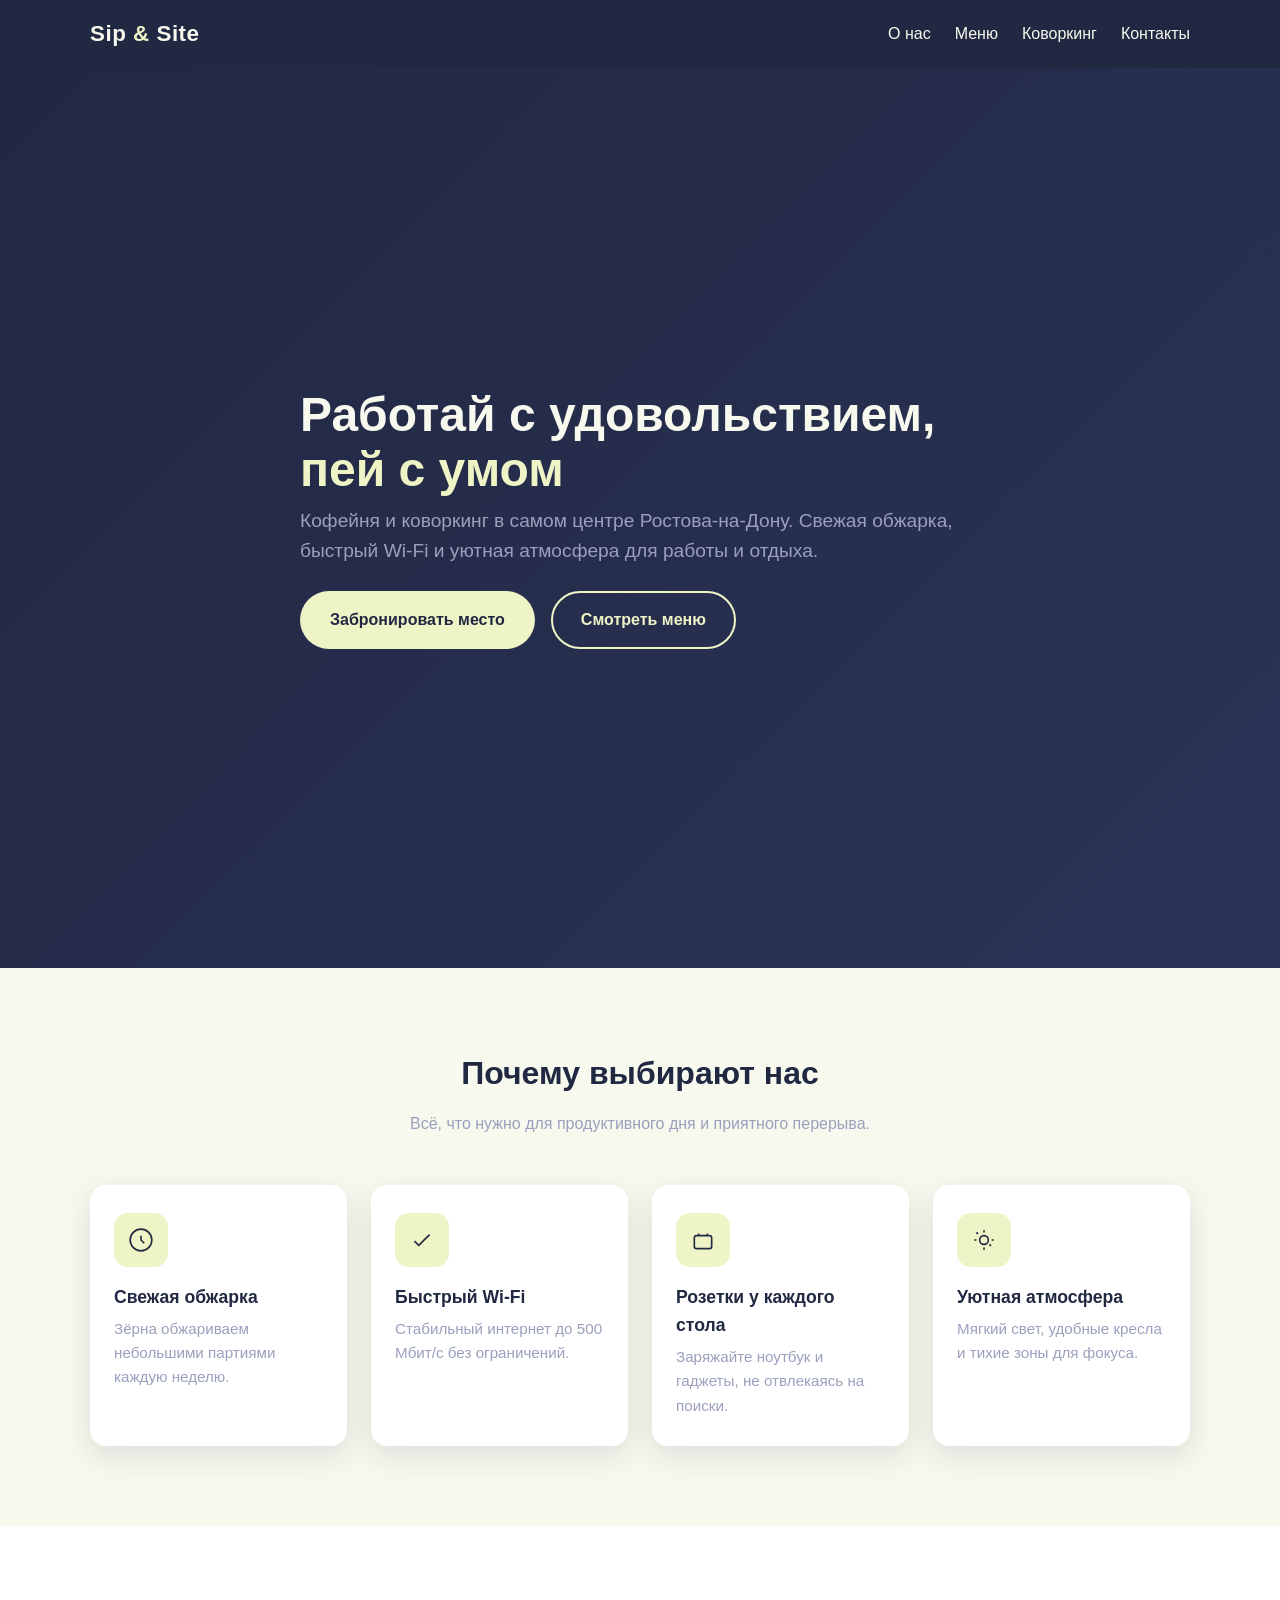
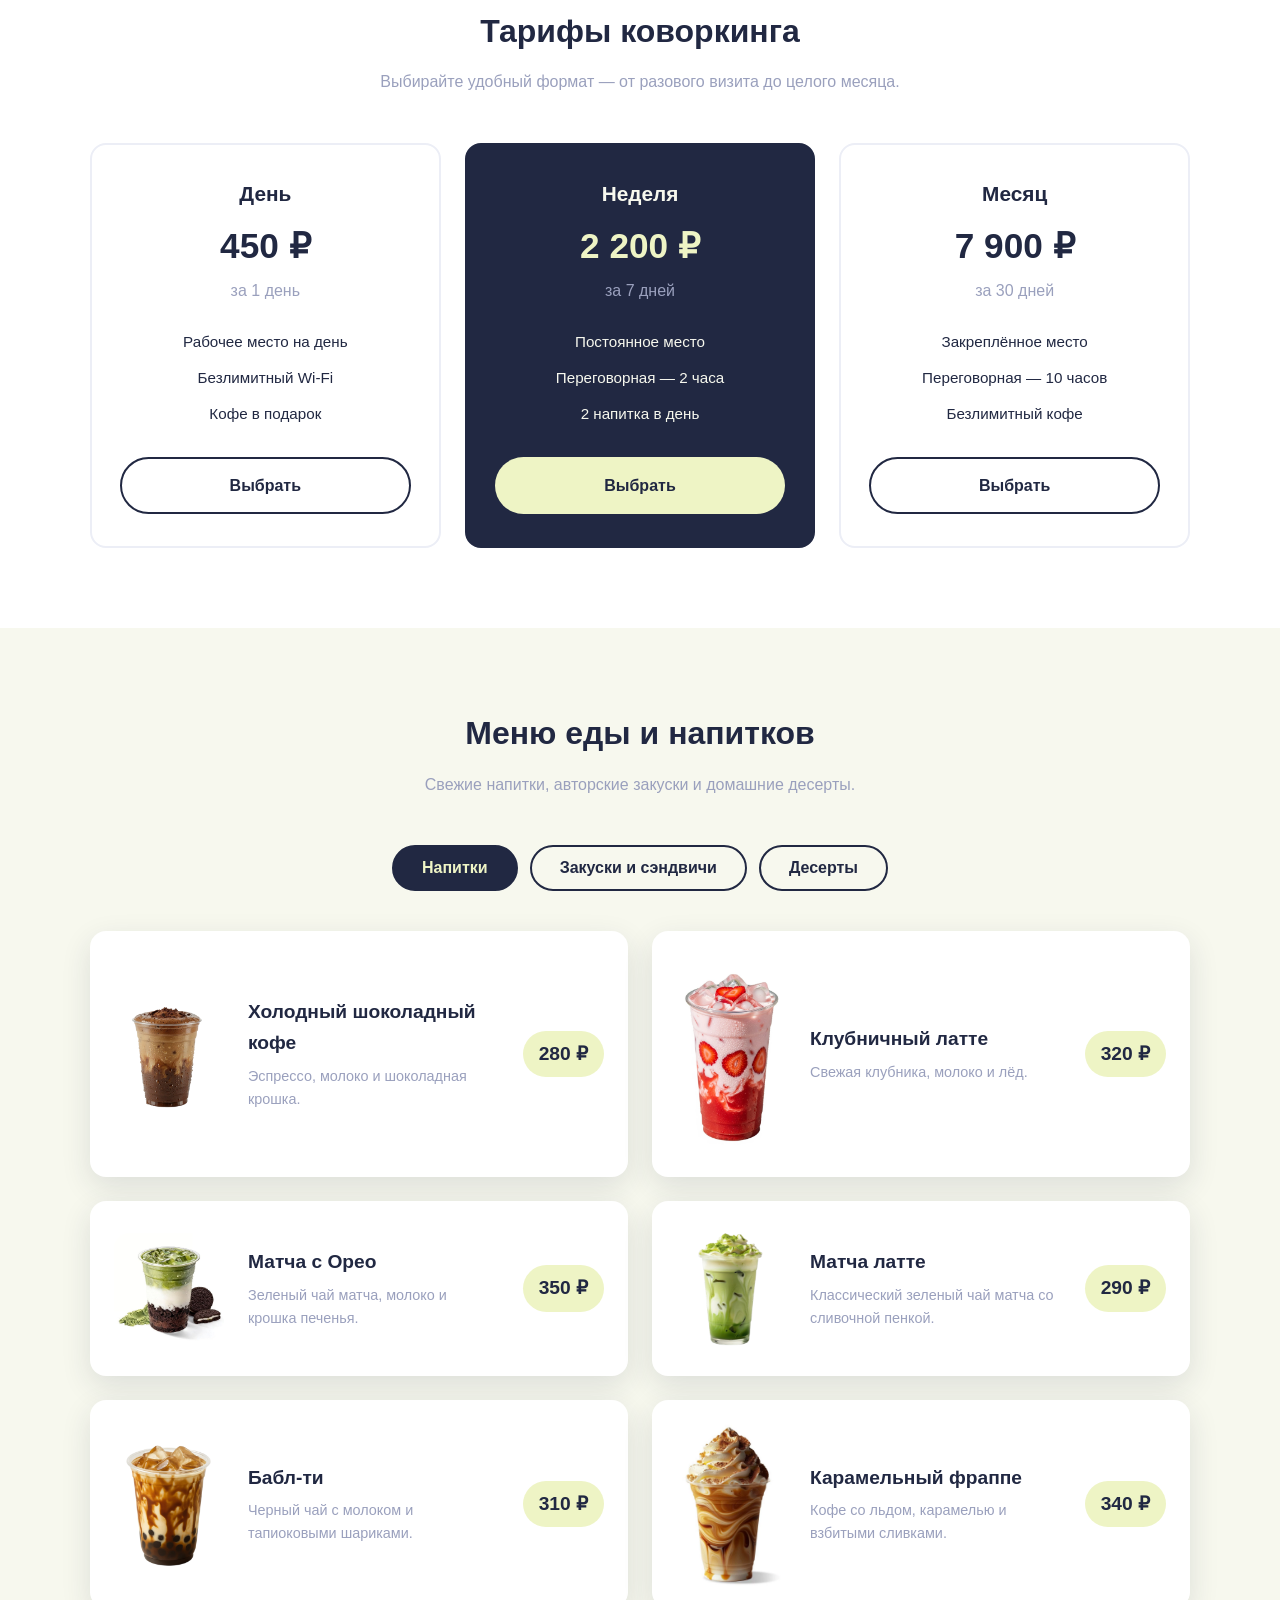
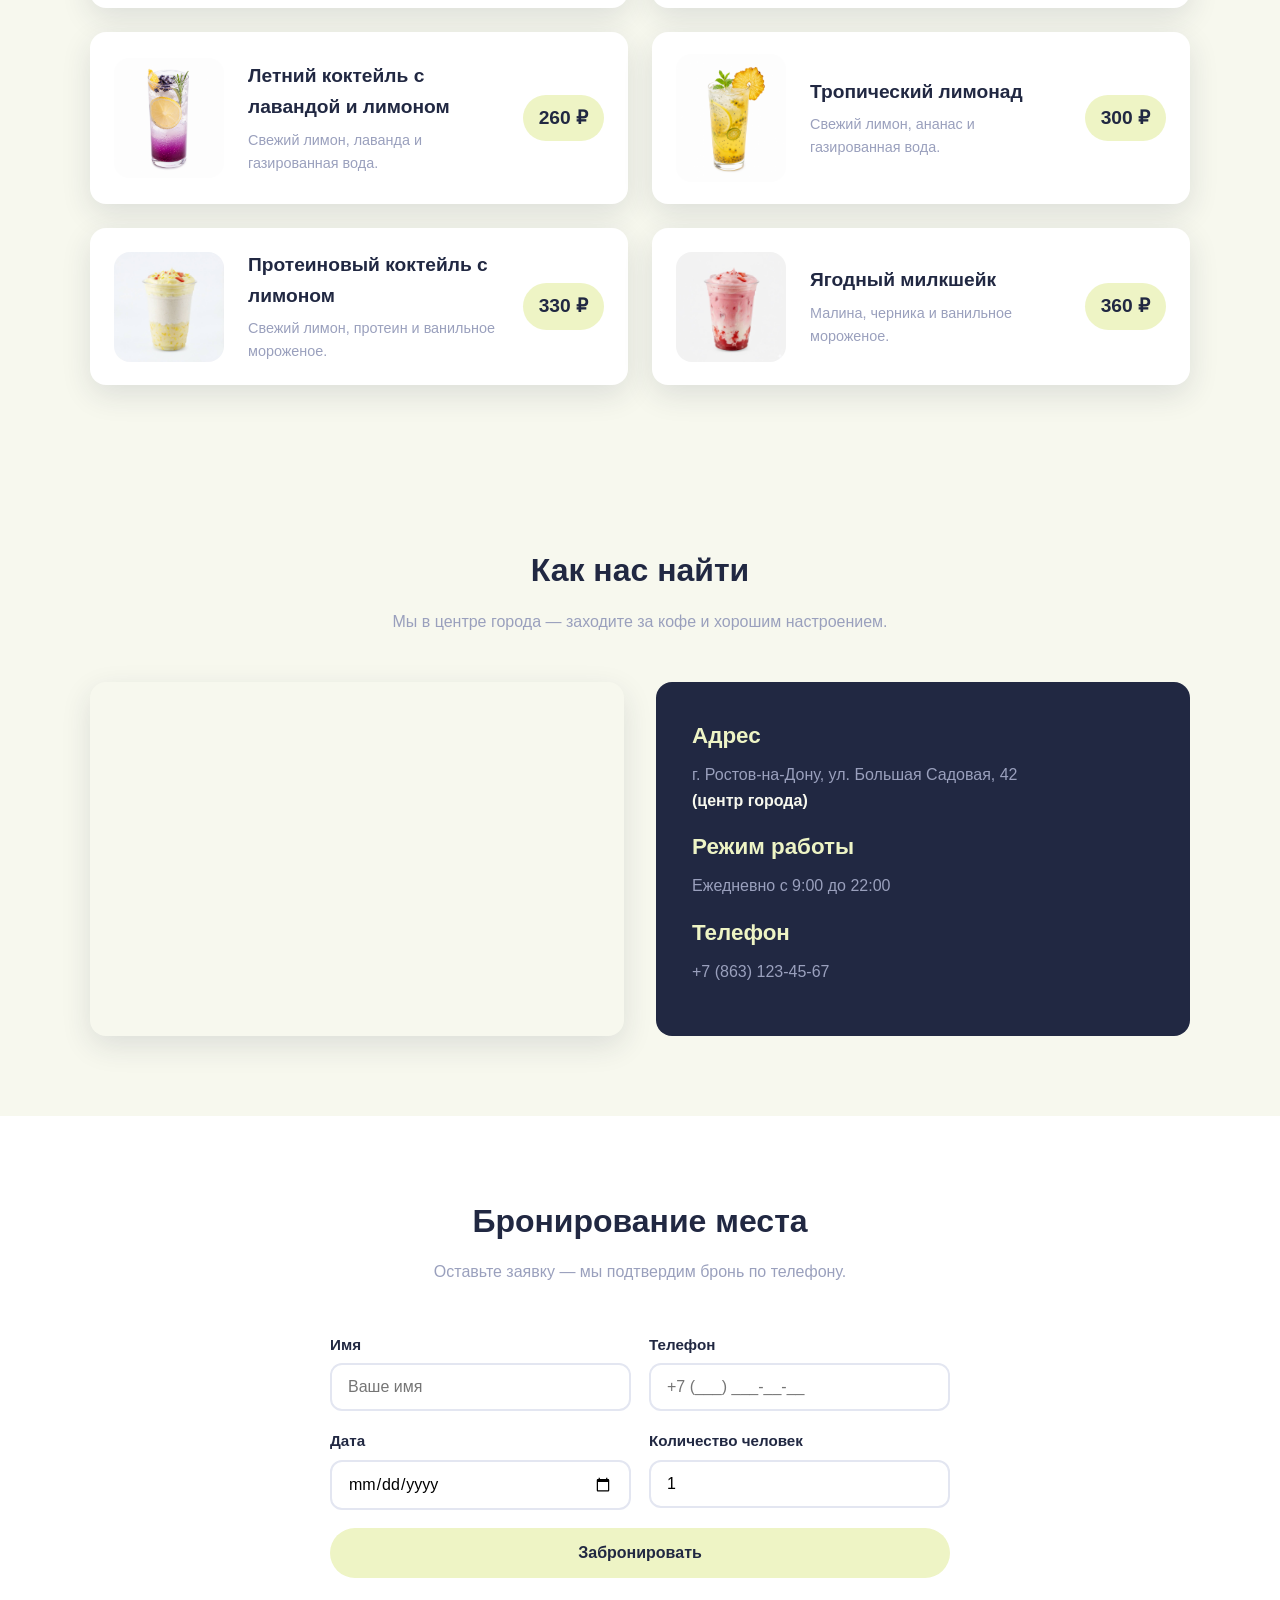
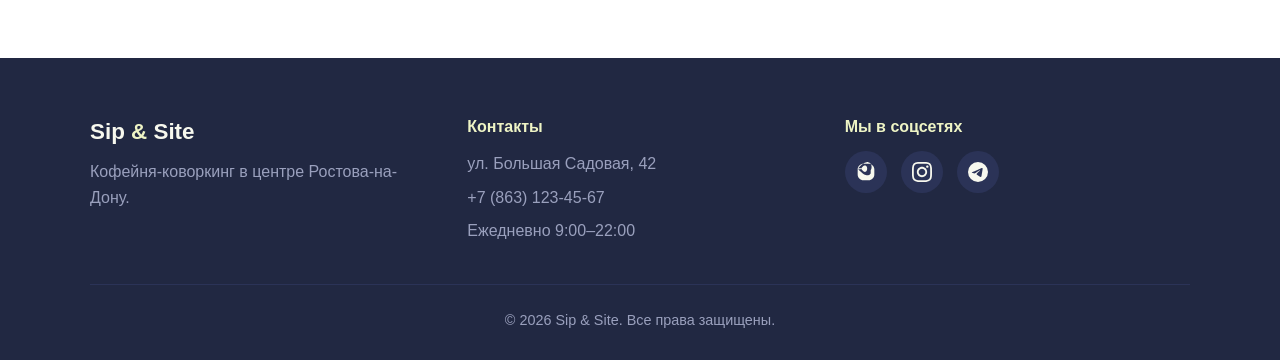
==== commit c27f59d8: "fix" ====
--- a/index.html
+++ b/index.html
@@ -241,4 +241,19 @@
           </a>
           <a href="#" aria-label="Instagram">
             <svg viewBox="0 0 24 24"><path d="M12 2.163c3.204 0 3.584.012 4.85.07 3.252.148 4.771 1.691 4.919 4.919.058 1.265.069 1.645.069 4.849 0 3.205-.012 3.584-.069 4.849-.149 3.225-1.664 4.771-4.919 4.919-1.266.058-1.644.07-4.85.07-3.204 0-3.584-.012-4.849-.07-3.26-.149-4.771-1.699-4.919-4.92-.058-1.265-.07-1.644-.07-4.849 0-3.204.013-3.583.07-4.849.149-3.227 1.664-4.771 4.919-4.919 1.266-.057 1.645-.069 4.849-.069zm0-2.163c-3.259 0-3.667.014-4.947.072-4.358.2-6.78 2.618-6.98 6.98-.059 1.281-.073 1.689-.073 4.948 0 3.259.014 3.668.072 4.948.2 4.358 2.618 6.78 6.98 6.98 1.281.058 1.689.072 4.948.072 3.259 0 3.668-.014 4.948-.072 4.354-.2 6.782-2.618 6.979-6.98.059-1.28.073-1.689.073-4.948 0-3.259-.014-3.667-.072-4.947-.196-4.354-2.617-6.78-6.979-6.98-1.281-.059-1.69-.073-4.949-.073zm0 5.838c-3.403 0-6.162 2.759-6.162 6.162s2.759 6.163 6.162 6.163 6.162-2.759 6.162-6.163c0-3.403-2.759-6.162-6.162-6.162zm0 10.162c-2.209 0-4-1.79-4-4 0-2.209 1.791-4 4-4s4 1.791 4 4c0 2.21-1.791 4-4 4zm6.406-11.845c-.796 0-1.441.645-1.441 1.44s.645 1.44 1.441 1.44c.795 0 1.439-.645 1.439-1.44s-.644-1.44-1.439-1.44z"/></svg>
-          </a>+          </a>
+          <a href="#" aria-label="Telegram">
+            <svg viewBox="0 0 24 24"><path d="M11.944 0A12 12 0 0 0 0 12a12 12 0 0 0 12 12 12 12 0 0 0 12-12A12 12 0 0 0 12 0a12 12 0 0 0-.056 0zm4.962 7.224c.1-.002.321.023.465.14a.506.506 0 0 1 .171.325c.016.093.036.306.02.472-.18 1.898-.962 6.502-1.36 8.627-.168.9-.499 1.201-.82 1.23-.696.065-1.225-.46-1.9-.902-1.056-.693-1.653-1.124-2.678-1.8-1.185-.78-.417-1.21.258-1.91.177-.184 3.247-2.977 3.307-3.23.007-.032.014-.15-.056-.212s-.174-.041-.249-.024c-.106.024-1.793 1.14-5.061 3.345-.48.33-.913.49-1.302.48-.428-.008-1.252-.241-1.865-.44-.752-.245-1.349-.374-1.297-.789.027-.216.325-.437.893-.663 3.498-1.524 5.83-2.529 6.998-3.014 3.332-1.386 4.025-1.627 4.476-1.635z"/></svg>
+          </a>
+        </div>
+      </div>
+    </div>
+    <div class="footer__bottom">
+      © 2026 Sip & Site. Все права защищены.
+    </div>
+  </div>
+</footer>
+
+<script src="script.js"></script>
+</body>
+</html>
